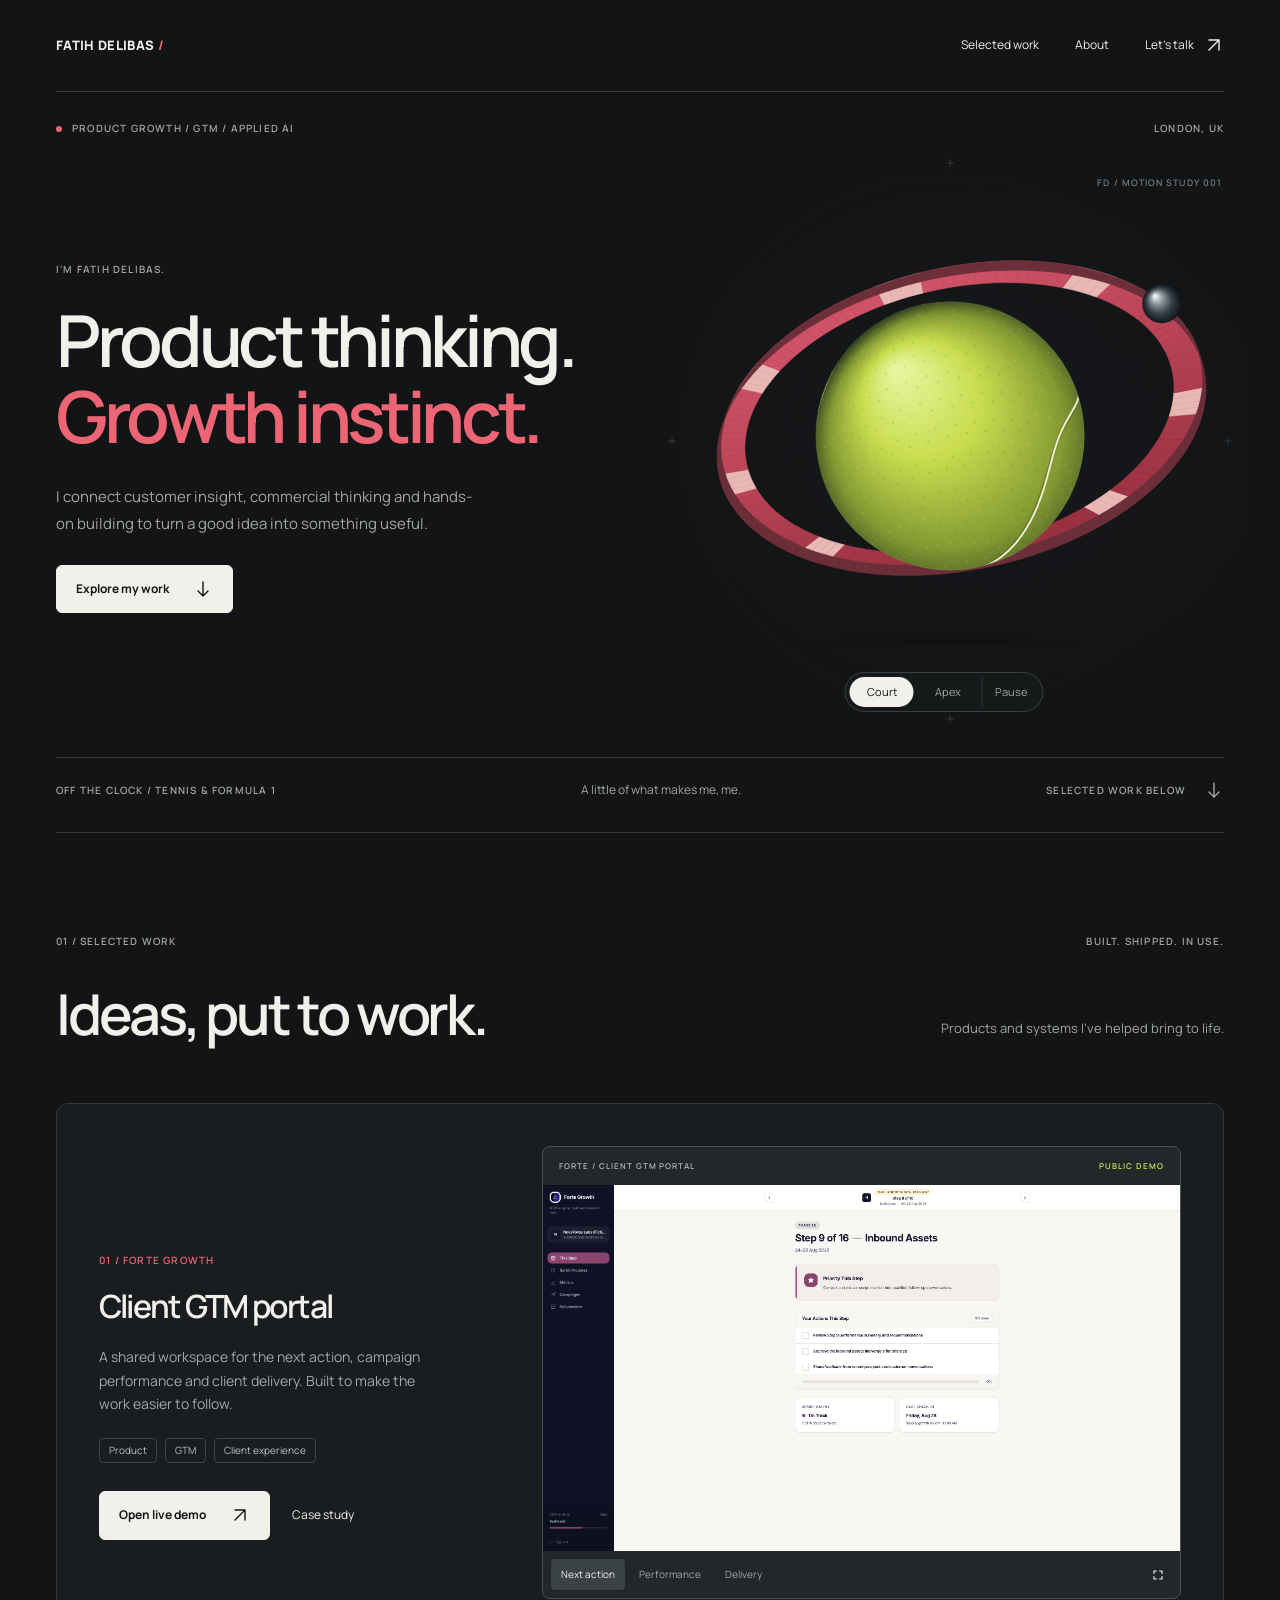
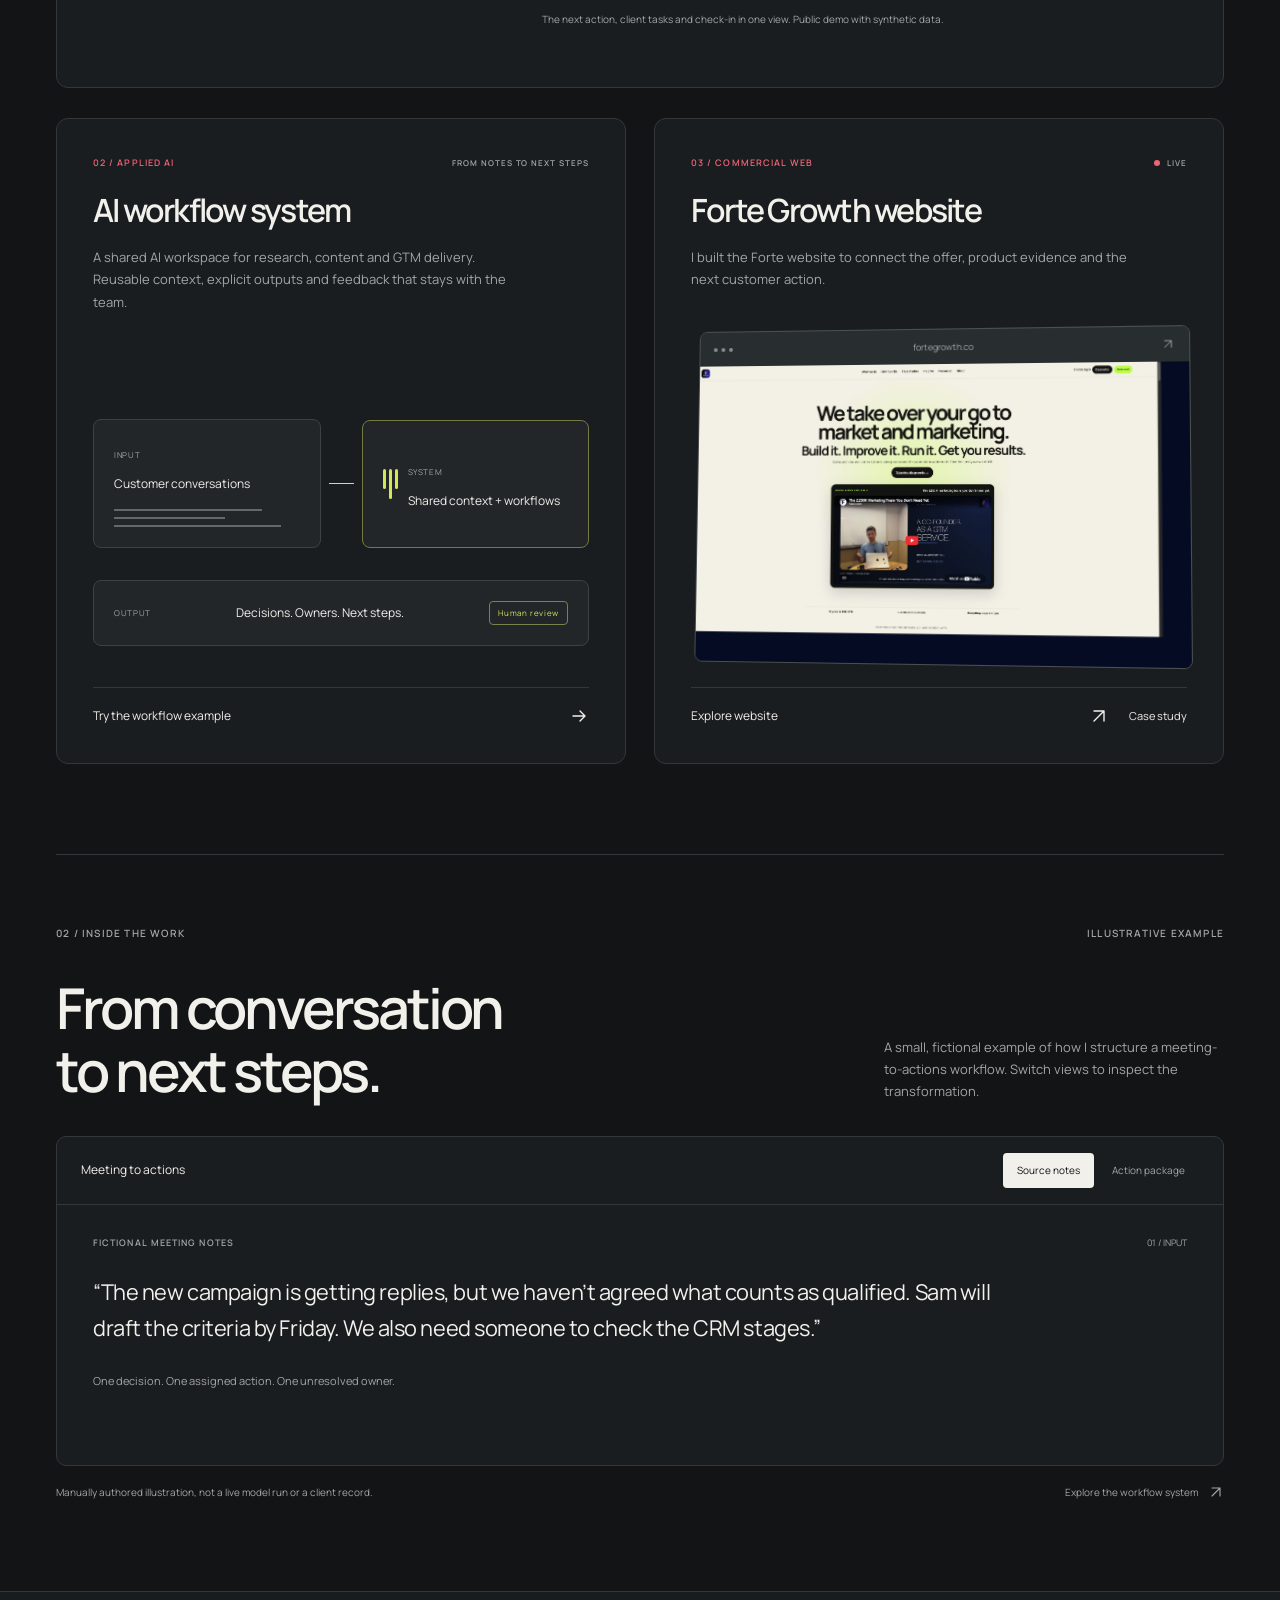
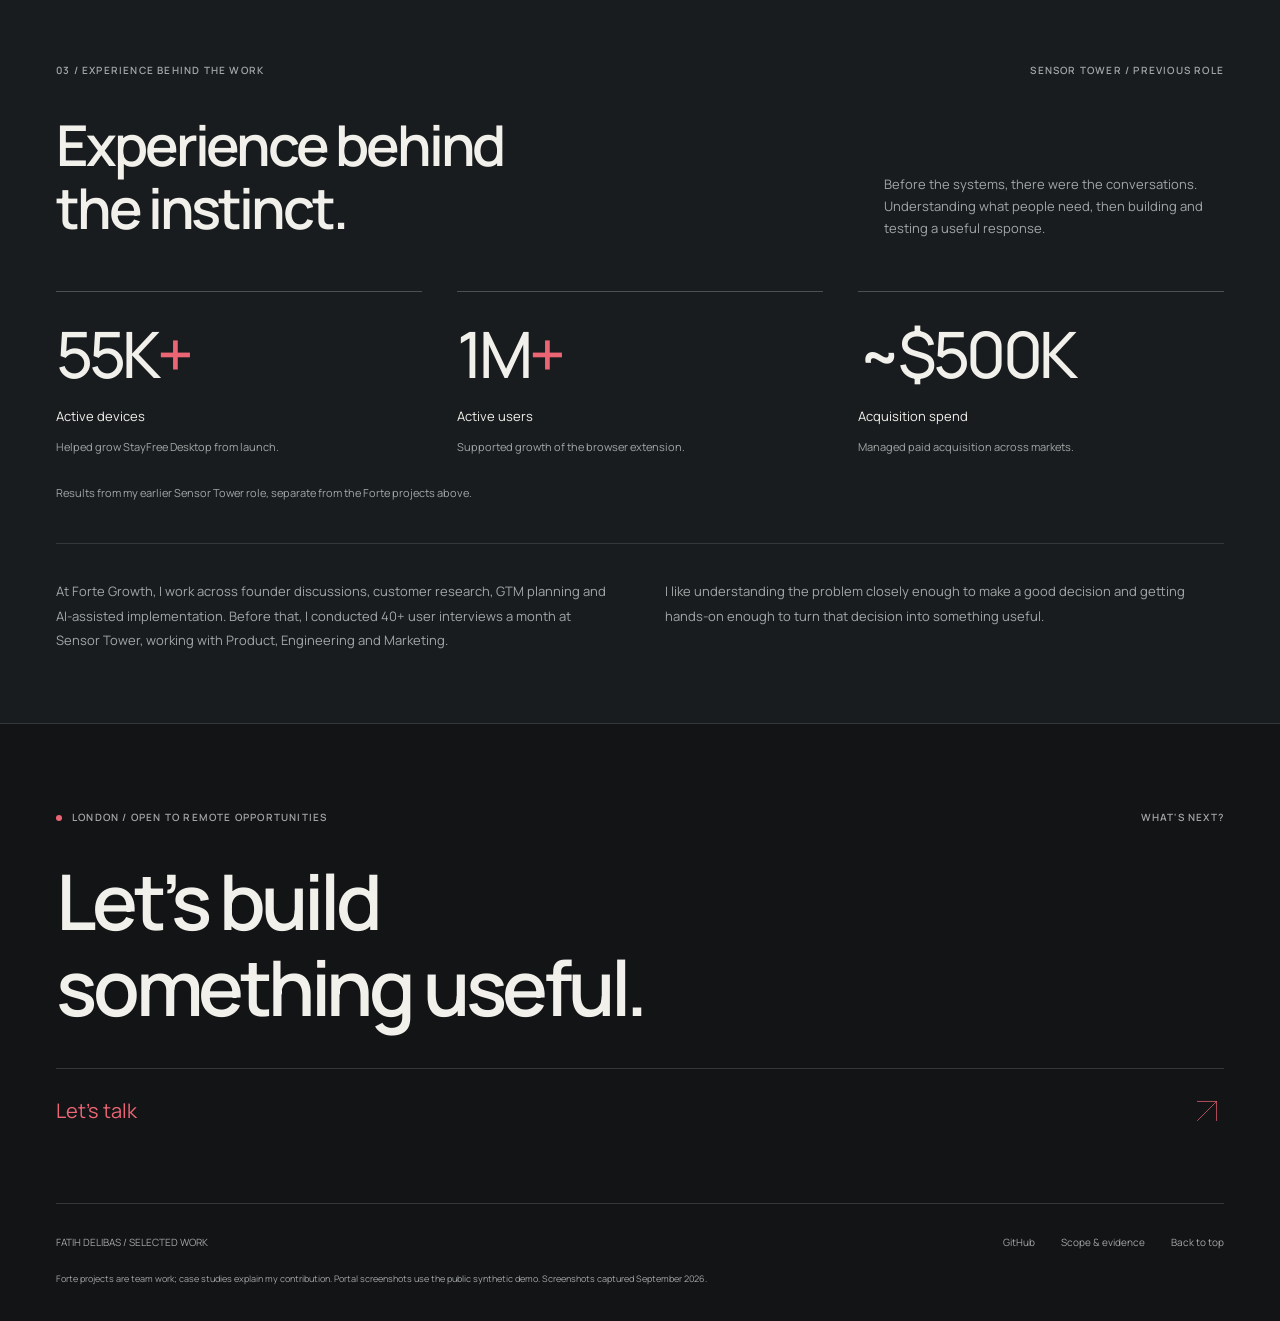
==== index.html @ 6fb41563 "Rebuild portfolio with one typeface and a personal 3D motion study Replace the screenshot hero with " ====
<!doctype html>
<html lang="en">
<head>
  <meta charset="utf-8">
  <meta name="viewport" content="width=device-width, initial-scale=1">
  <title>Fatih Delibas | Product, Growth &amp; Applied AI</title>
  <meta name="description" content="Selected work by Fatih Delibas. Explore a working GTM portal, reusable AI workflows and a live commercial website, with the decisions behind them.">
  <meta name="theme-color" content="#111214">
  <link rel="icon" href="assets/favicon.svg" type="image/svg+xml">
  <link rel="canonical" href="https://coop05.github.io/ai-growth-portfolio/">
  <meta property="og:type" content="website">
  <meta property="og:title" content="Fatih Delibas | Product thinking. Growth instinct.">
  <meta property="og:description" content="Product growth, GTM and applied AI. Real products and the thinking behind them.">
  <meta property="og:url" content="https://coop05.github.io/ai-growth-portfolio/">
  <meta property="og:image" content="https://coop05.github.io/ai-growth-portfolio/assets/linkedin-cover-v2.jpg">
  <meta property="og:image:width" content="1200">
  <meta property="og:image:height" content="630">
  <meta property="og:image:alt" content="Fatih Delibas's selected work in product growth and applied AI.">
  <meta name="twitter:card" content="summary_large_image">
  <meta name="twitter:image" content="https://coop05.github.io/ai-growth-portfolio/assets/linkedin-cover-v2.jpg">
  <link rel="preconnect" href="https://fonts.googleapis.com">
  <link rel="preconnect" href="https://fonts.gstatic.com" crossorigin>
  <link href="https://fonts.googleapis.com/css2?family=Manrope:wght@400;500;600;700;800&display=swap" rel="stylesheet">
  <link rel="stylesheet" href="style.css?v=21">
</head>
<body>
  <a class="skip" href="#work">Skip to selected work</a>
  <div class="reading-progress" aria-hidden="true"></div>
  <header class="site-header shell">
    <a class="wordmark" href="#" aria-label="Fatih Delibas, back to top">FATIH DELIBAS<span aria-hidden="true"> /</span></a>
    <nav aria-label="Main navigation"><a href="#work">Selected work</a><a href="#approach">About</a><a href="https://www.linkedin.com/in/delibasfatih/" target="_blank" rel="noopener">Let's talk <svg aria-hidden="true" viewBox="0 0 20 20"><path d="M5 15 15 5M5 5h10v10"/></svg></a></nav>
  </header>
  <main>
    <section class="hero shell" aria-labelledby="hero-title">
      <div class="hero-topline"><p class="eyebrow"><span class="status-dot" aria-hidden="true"></span> PRODUCT GROWTH / GTM / APPLIED AI</p><span class="edition">LONDON, UK</span></div>
      <div class="hero-layout">
        <div class="hero-copy"><p class="hero-name">I'M FATIH DELIBAS.</p><h1 id="hero-title">Product thinking.<br><span>Growth instinct.</span></h1><p class="hero-bio">I connect customer insight, commercial thinking and hands-on building to turn a good idea into something useful.</p><a class="button button-light" href="#work">Explore my work <svg aria-hidden="true" viewBox="0 0 20 20"><path d="M10 3v14M5 12l5 5 5-5"/></svg></a></div>
        <div class="motion-lab" aria-label="An abstract 3D composition inspired by tennis and Formula 1">
          <div class="scene-fallback" aria-hidden="true"><i></i><span></span></div><canvas id="motion-canvas" aria-hidden="true"></canvas>
          <div class="scene-coordinate" aria-hidden="true">FD / MOTION STUDY 001</div>
          <div class="scene-selector" aria-label="Choose the motion study"><button type="button" data-mode="court" aria-pressed="true">Court</button><button type="button" data-mode="apex" aria-pressed="false">Apex</button><button type="button" class="motion-pause" aria-pressed="false" aria-label="Pause 3D animation">Pause</button></div>
        </div>
      </div>
      <div class="hero-footer"><span>OFF THE CLOCK / TENNIS &amp; FORMULA 1</span><p>A little of what makes me, me.</p><a href="#work">SELECTED WORK BELOW <svg aria-hidden="true" viewBox="0 0 20 20"><path d="M10 3v14M5 12l5 5 5-5"/></svg></a></div>
    </section>
    <section class="selected-work shell" id="work" aria-labelledby="work-title">
      <div class="section-label"><span>01 / SELECTED WORK</span><span>BUILT. SHIPPED. IN USE.</span></div>
      <div class="work-heading"><h2 id="work-title">Ideas, put to work.</h2><p>Products and systems I've helped bring to life.</p></div>
      <article class="flagship" id="client-portal">
        <div class="portal-copy"><p class="eyebrow">01 / FORTE GROWTH</p><h3>Client GTM portal</h3><p>A shared workspace for the next action, campaign performance and client delivery. Built to make the work easier to follow.</p><div class="project-tags"><span>Product</span><span>GTM</span><span>Client experience</span></div><div class="project-links"><a class="button button-light" href="https://portal.fortegrowth.co/demo" target="_blank" rel="noopener">Open live demo <svg aria-hidden="true" viewBox="0 0 20 20"><path d="M5 15 15 5M5 5h10v10"/></svg></a><a href="https://github.com/Coop05/ai-growth-portfolio/blob/main/case-studies/client-portal.md" target="_blank" rel="noopener">Case study</a></div></div>
        <div class="portal-media"><div class="screen-stage"><div class="screen-bar"><span>FORTE / CLIENT GTM PORTAL</span><span>PUBLIC DEMO</span></div><div class="screen-viewport"><img id="portal-screen" src="assets/portal-step.png" width="2302" height="1324" alt="Forte portal showing the next client actions for a fictional demo company" loading="lazy"></div><div class="tour-controls"><div class="tabs" aria-label="Portal screenshot tour"><button type="button" data-screen="0" aria-pressed="true">Next action</button><button type="button" data-screen="1" aria-pressed="false">Performance</button><button type="button" data-screen="2" aria-pressed="false">Delivery</button></div><a id="full-screen" href="assets/portal-step.png" target="_blank" rel="noopener" aria-label="Expand product screenshot"><svg aria-hidden="true" viewBox="0 0 20 20"><path d="M5 8V5h3M12 5h3v3M15 12v3h-3M8 15H5v-3"/></svg></a></div></div><p id="screen-caption">The next action, client tasks and check-in in one view. Public demo with synthetic data.</p></div>
      </article>
    </section>
    <section class="systems-section" aria-label="More selected work">
      <div class="shell project-grid">
        <article class="workflow-card" id="ai-workflows">
          <div class="card-topline"><p class="eyebrow">02 / APPLIED AI</p><span>FROM NOTES TO NEXT STEPS</span></div>
          <h3>AI workflow system</h3>
          <p class="card-summary">A shared AI workspace for research, content and GTM delivery. Reusable context, explicit outputs and feedback that stays with the team.</p>
          <div class="workflow-visual" aria-label="Customer conversations become shared context, structured actions and human review">
            <div class="workflow-source"><span>INPUT</span><p>Customer conversations</p><div class="source-lines" aria-hidden="true"><i></i><i></i><i></i></div></div>
            <div class="workflow-connection" aria-hidden="true"><i></i><span></span></div>
            <div class="workflow-engine"><span class="engine-mark" aria-hidden="true"><i></i><i></i><i></i></span><div><span>SYSTEM</span><p>Shared context + workflows</p></div><span class="engine-light" aria-hidden="true"></span></div>
            <div class="workflow-connection" aria-hidden="true"><i></i><span></span></div>
            <div class="workflow-output"><span>OUTPUT</span><p>Decisions. Owners. Next steps.</p><span class="review-tag">Human review</span></div>
          </div>
          <a class="text-link" href="#workbench">Try the workflow example <svg aria-hidden="true" viewBox="0 0 20 20"><path d="M4 10h12M11 5l5 5-5 5"/></svg></a>
        </article>
        <article class="website-card" id="commercial-web">
          <div class="card-topline"><p class="eyebrow">03 / COMMERCIAL WEB</p><span class="live-badge"><i aria-hidden="true"></i> LIVE</span></div>
          <h3>Forte Growth website</h3>
          <p class="card-summary">I built the Forte website to connect the offer, product evidence and the next customer action.</p>
          <div class="website-media"><a class="website-browser" href="https://www.fortegrowth.co/" target="_blank" rel="noopener" aria-label="Explore the live Forte Growth website"><div class="browser-topline"><span class="window-dots" aria-hidden="true"><i></i><i></i><i></i></span><span>fortegrowth.co</span><svg aria-hidden="true" viewBox="0 0 20 20"><path d="M5 15 15 5M5 5h10v10"/></svg></div><div class="website-preview"><img src="assets/forte-website.png" width="2822" height="1563" alt="Forte Growth homepage connecting commercial positioning with a diagnostic call to action" loading="lazy"></div></a></div>
          <div class="website-links"><a class="text-link" href="https://www.fortegrowth.co/" target="_blank" rel="noopener">Explore website <svg aria-hidden="true" viewBox="0 0 20 20"><path d="M5 15 15 5M5 5h10v10"/></svg></a><a href="https://github.com/Coop05/ai-growth-portfolio/blob/main/case-studies/forte-website.md" target="_blank" rel="noopener">Case study</a></div>
        </article>
      </div>
    </section>
    <section class="workbench shell" id="workbench" aria-labelledby="bench-title">
      <div class="section-label"><span>02 / INSIDE THE WORK</span><span>ILLUSTRATIVE EXAMPLE</span></div>
      <div class="bench-heading"><h2 id="bench-title">From conversation<br>to next steps.</h2><p>A small, fictional example of how I structure a meeting-to-actions workflow. Switch views to inspect the transformation.</p></div>
      <div class="bench-workspace">
        <div class="bench-toolbar"><span class="bench-file">Meeting to actions</span><div class="bench-tabs" aria-label="Workflow example views"><button type="button" data-example="input" aria-pressed="true">Source notes</button><button type="button" data-example="output" aria-pressed="false">Action package</button></div></div>
        <div class="example-panel" id="example-input"><div class="example-meta"><span class="eyebrow">FICTIONAL MEETING NOTES</span><span>01 / INPUT</span></div><blockquote>“The new campaign is getting replies, but we haven’t agreed what counts as qualified. Sam will draft the criteria by Friday. We also need someone to check the CRM stages.”</blockquote><p>One decision. One assigned action. One unresolved owner.</p></div>
        <div class="example-panel" id="example-output" hidden><div class="example-meta"><span class="eyebrow">STRUCTURED ACTION PACKAGE</span><span>02 / OUTPUT</span></div><div class="action-row"><span>DECISION</span><p>Define qualification before interpreting campaign success.</p></div><div class="action-row"><span>ACTION / SAM</span><p>Draft qualification criteria by Friday.<small>Complete when the team has reviewed and agreed the criteria.</small></p></div><div class="action-row"><span>UNRESOLVED</span><p>Review CRM stages.<small>Owner and deadline still need agreement.</small></p></div></div>
      </div>
      <div class="caption-row"><span>Manually authored illustration, not a live model run or a client record.</span><a href="https://github.com/Coop05/ai-growth-portfolio/blob/main/case-studies/ai-workflow-system.md" target="_blank" rel="noopener">Explore the workflow system <svg aria-hidden="true" viewBox="0 0 20 20"><path d="M5 15 15 5M5 5h10v10"/></svg></a></div>
    </section>
    <section class="track-record" id="approach">
      <div class="shell">
        <div class="section-label"><span>03 / EXPERIENCE BEHIND THE WORK</span><span>SENSOR TOWER / PREVIOUS ROLE</span></div>
        <div class="record-heading"><h2>Experience behind<br>the instinct.</h2><p>Before the systems, there were the conversations. Understanding what people need, then building and testing a useful response.</p></div>
        <div class="stats"><div><strong>55K<span>+</span></strong><p>Active devices</p><small>Helped grow StayFree Desktop from launch.</small></div><div><strong>1M<span>+</span></strong><p>Active users</p><small>Supported growth of the browser extension.</small></div><div><strong>~$500K</strong><p>Acquisition spend</p><small>Managed paid acquisition across markets.</small></div></div>
        <p class="record-note">Results from my earlier Sensor Tower role, separate from the Forte projects above.</p>
        <div class="about"><p>At Forte Growth, I work across founder discussions, customer research, GTM planning and AI-assisted implementation. Before that, I conducted 40+ user interviews a month at Sensor Tower, working with Product, Engineering and Marketing.</p><p>I like understanding the problem closely enough to make a good decision and getting hands-on enough to turn that decision into something useful.</p></div>
      </div>
    </section>
    <section class="contact shell" aria-labelledby="contact-title">
      <div class="contact-topline"><p class="eyebrow"><span class="status-dot" aria-hidden="true"></span> LONDON / OPEN TO REMOTE OPPORTUNITIES</p><span>WHAT'S NEXT?</span></div>
      <h2 id="contact-title">Let’s build<br>something useful.</h2>
      <a class="contact-link" href="https://www.linkedin.com/in/delibasfatih/" target="_blank" rel="noopener">Let's talk <svg aria-hidden="true" viewBox="0 0 64 64"><path d="M14 50 50 14M14 14h36v36"/></svg></a>
    </section>
  </main>
  <footer class="site-footer shell"><div><span>FATIH DELIBAS / SELECTED WORK</span><nav aria-label="Footer navigation"><a href="https://github.com/Coop05/ai-growth-portfolio" target="_blank" rel="noopener">GitHub</a><a href="https://github.com/Coop05/ai-growth-portfolio/blob/main/SCOPE.md" target="_blank" rel="noopener">Scope &amp; evidence</a><a href="#">Back to top</a></nav></div><p>Forte projects are team work; case studies explain my contribution. Portal screenshots use the public synthetic demo. Screenshots captured September 2026.</p></footer>
  <dialog class="screen-dialog" aria-labelledby="viewer-title">
    <div class="viewer-toolbar"><div><p id="viewer-title">Forte / Client GTM portal</p><span id="viewer-count">01 / 03</span></div><button type="button" class="viewer-close" aria-label="Close screenshot viewer">Close <svg aria-hidden="true" viewBox="0 0 20 20"><path d="m5 5 10 10M15 5 5 15"/></svg></button></div>
    <div class="viewer-canvas" tabindex="0" aria-label="Product screenshot. Scroll to inspect when zoomed."><img id="viewer-image" src="assets/portal-step.png" alt=""></div>
    <div class="viewer-footer"><button type="button" id="viewer-prev">Previous</button><button type="button" id="viewer-zoom" aria-pressed="false">Zoom in</button><button type="button" id="viewer-next">Next</button></div>
    <p id="viewer-caption" aria-live="polite"></p>
  </dialog>
  <script src="script.js?v=21"></script>
</body>
</html>
---- style.css ----
:root{color-scheme:dark;--bg:#121416;--panel:#1a1d20;--ink:#f1f0eb;--muted:#a3a6a6;--line:#33373a;--red:#ec6574;--court:#d1e75a;--font:'Manrope',Arial,sans-serif}*{box-sizing:border-box}html{scroll-behavior:smooth;scroll-padding-top:32px}body{margin:0;background:var(--bg);color:var(--ink);font-family:var(--font);font-size:15px;line-height:1.7;-webkit-font-smoothing:antialiased}button,input,textarea,select{font:inherit}button,a{-webkit-tap-highlight-color:transparent}a{color:inherit;text-decoration:none}button{cursor:pointer}button:disabled{cursor:default}a,button{touch-action:manipulation}button:focus-visible,a:focus-visible,[tabindex]:focus-visible{outline:2px solid var(--court);outline-offset:5px}button{color:inherit}img{max-width:100%;display:block}svg{width:20px;height:20px;fill:none;stroke:currentColor;stroke-width:1.4;stroke-linecap:round;stroke-linejoin:round;flex-shrink:0}[hidden]{display:none!important}h1,h2,h3,p{margin:0}h1,h2,h3{font-family:var(--font);font-weight:600;line-height:1.12;letter-spacing:-.055em}h2{font-size:clamp(36px,4.4vw,64px)}h3{font-size:clamp(27px,2.5vw,36px)}.shell{width:min(1320px,calc(100% - 112px));margin-inline:auto}.skip{position:fixed;z-index:99;top:-100px;left:20px;background:var(--ink);color:var(--bg);padding:12px 20px}.skip:focus{top:12px}.site-header{display:flex;justify-content:space-between;align-items:center;min-height:92px;border-bottom:1px solid var(--line)}.wordmark{font-size:13px;font-weight:800;letter-spacing:.025em}.wordmark span{color:var(--red)}.site-header nav{display:flex;gap:36px;font-size:12px}.site-header nav a{display:flex;align-items:center;gap:10px}.site-header nav a:hover,.project-links>a:not(.button):hover,.caption-row a:hover,.site-footer a:hover{color:var(--red)}.eyebrow,.edition,.section-label,.hero-name,.hero-footer,.card-topline>span,.screen-bar,.scene-coordinate,.contact-topline>span{font-size:10px;letter-spacing:.12em;font-weight:600}.eyebrow{display:flex;align-items:center;gap:10px}.status-dot,.live-badge i{width:6px;height:6px;background:var(--red);border-radius:50%;display:inline-block}.hero{padding-top:28px}.hero-topline{display:flex;justify-content:space-between;align-items:center;color:var(--muted)}.hero-layout{display:grid;grid-template-columns:1fr 1fr;align-items:center;min-height:620px;position:relative}.hero-copy{z-index:1;padding:40px 0 60px}.hero-name{color:var(--muted);margin-bottom:24px}.hero h1{font-size:clamp(54px,5.6vw,82px);line-height:1.07;letter-spacing:-.06em;white-space:nowrap}.hero h1 span{color:var(--red)}.hero-bio{max-width:420px;margin:28px 0;color:var(--muted);font-size:15px;line-height:1.8}.button{display:inline-flex;align-items:center;justify-content:space-between;gap:24px;padding:13px 19px;font-size:12px;font-weight:700;border:1px solid var(--line);border-radius:6px;transition:background .2s,transform .2s}.button-light{background:var(--ink);border-color:var(--ink);color:var(--bg)}.button-light:hover{background:var(--court);border-color:var(--court);transform:translateY(-2px)}.motion-lab{height:600px;position:relative;isolation:isolate;margin-right:-24px;overflow:hidden;border-radius:12px}.motion-lab:before{content:'';position:absolute;inset:5% 0;background:radial-gradient(ellipse at 55% 48%,#2b303425,transparent 65%);z-index:-1}.motion-lab canvas{width:100%;height:100%;display:block;position:relative;z-index:1}.scene-coordinate{position:absolute;right:26px;top:28px;color:#747b7f;font-size:9px;z-index:2}.scene-selector{position:absolute;bottom:35px;left:50%;transform:translateX(-50%);display:flex;gap:4px;padding:4px;border:1px solid #3b4044;background:#171a1bd9;border-radius:30px;z-index:2;white-space:nowrap}.scene-selector button{border:0;background:transparent;color:var(--muted);padding:7px 17px;font-size:11px;border-radius:24px;line-height:1.5}.scene-selector button[aria-pressed=true]:not(.motion-pause){background:var(--ink);color:var(--bg)}.scene-selector .motion-pause{border-left:1px solid var(--line);border-radius:0;padding-inline:12px}.scene-fallback{position:absolute;inset:0;display:grid;place-items:center}.scene-fallback i{width:230px;height:230px;border-radius:50%;background:radial-gradient(circle at 30% 25%,#e7f58b,#b2c52a 50%,#41531a 95%);box-shadow:25px 30px 70px #0008}.scene-fallback span{position:absolute;width:420px;height:180px;border:14px solid var(--red);border-radius:50%;transform:rotate(-24deg)}.canvas-ready .scene-fallback{display:none}.hero-footer{display:flex;justify-content:space-between;align-items:center;border-top:1px solid var(--line);padding:22px 0 32px;color:var(--muted)}.hero-footer p{letter-spacing:0;font-size:12px;font-weight:400}.hero-footer a{display:flex;align-items:center;gap:18px}.hero-footer a:hover{color:var(--ink)}.selected-work{padding:100px 0 30px;border-top:1px solid var(--line)}.section-label{display:flex;justify-content:space-between;color:var(--muted)}.work-heading{display:flex;justify-content:space-between;align-items:end;margin:32px 0 58px;gap:30px}.work-heading p{color:var(--muted);font-size:13px;padding-bottom:6px}.flagship{display:grid;grid-template-columns:.75fr 1.25fr;gap:60px;align-items:center;padding:42px;border:1px solid var(--line);border-radius:12px;background:var(--panel);scroll-margin-top:40px}.portal-copy .eyebrow{color:var(--red);margin-bottom:20px}.portal-copy h3{margin-bottom:20px}.portal-copy>p:not(.eyebrow){color:var(--muted);font-size:14px;max-width:340px}.project-tags{display:flex;flex-wrap:wrap;gap:8px;margin:22px 0 28px}.project-tags span{border:1px solid #3d4245;color:#bec2c2;padding:3px 9px;border-radius:4px;font-size:10px}.project-links{display:flex;gap:22px;align-items:center;font-size:12px}.screen-stage{border:1px solid #4b5053;border-radius:8px;overflow:hidden;background:#22272a}.screen-bar{display:flex;align-items:center;justify-content:space-between;padding:12px 16px;font-size:8px;color:#b2b8bb}.screen-bar>span:last-child{color:var(--court)}.screen-viewport{background:#f7f6f1;aspect-ratio:2302/1324;overflow:hidden}.screen-viewport img{width:100%;height:100%;object-fit:cover}.tour-controls{display:flex;justify-content:space-between;align-items:center;padding:8px;gap:8px}.tabs{display:flex;gap:4px}.tabs button{border:0;background:transparent;color:var(--muted);padding:7px 10px;border-radius:4px;font-size:10px}.tabs button[aria-pressed=true]{background:#3b4246;color:var(--ink)}.tour-controls>a{display:flex;padding:6px}.tour-controls svg{width:16px;height:16px}.portal-media>p{font-size:10px;color:var(--muted);margin-top:12px;min-height:34px;line-height:1.6}.systems-section{padding:0 0 90px}.project-grid{display:grid;grid-template-columns:1fr 1fr;gap:28px}.workflow-card,.website-card{padding:36px;border:1px solid var(--line);border-radius:12px;background:var(--panel);display:flex;flex-direction:column;scroll-margin-top:40px;min-width:0}.card-topline{display:flex;justify-content:space-between;align-items:center;color:var(--muted);gap:10px;margin-bottom:22px}.card-topline>span{font-size:8px}.card-topline .eyebrow{font-size:9px;color:var(--red)}.card-summary{margin:18px 0 26px;font-size:13px;color:var(--muted);max-width:440px}.live-badge{display:flex;align-items:center;gap:7px}.text-link{display:flex;justify-content:space-between;gap:16px;align-items:center;font-size:12px;border-top:1px solid var(--line);padding-top:18px}.text-link:hover{color:var(--red)}.workflow-visual{margin:auto 0 30px;display:grid;grid-template-columns:1fr 25px 1fr;align-items:center;gap:8px;min-height:250px}.workflow-source,.workflow-engine,.workflow-output{background:#222629;border:1px solid #3b4245;border-radius:8px;padding:20px}.workflow-visual span:not(.engine-mark):not(.engine-light){font-size:8px;letter-spacing:.08em;color:var(--muted)}.workflow-visual p{font-size:12px;line-height:1.5;margin-top:10px}.workflow-engine{grid-column:3;grid-row:1;border-color:#717b43;min-height:128px;display:flex;align-items:center;gap:10px}.workflow-source{grid-column:1;min-height:128px}.workflow-output{grid-column:1/4;display:flex;align-items:center;justify-content:space-between;gap:15px}.workflow-output p{margin:0}.review-tag{border:1px solid #78834b;padding:4px 8px;border-radius:4px;white-space:nowrap;color:var(--court)!important}.workflow-connection{display:flex;align-items:center;justify-content:center}.workflow-connection i{width:100%;height:1px;background:var(--court)}.workflow-connection:nth-of-type(4){display:none}.source-lines{display:grid;gap:6px;margin-top:16px}.source-lines i{display:block;width:80%;height:2px;background:#61696d}.source-lines i:nth-child(2){width:60%}.source-lines i:nth-child(3){width:90%}.engine-mark{display:flex;gap:3px}.engine-mark i{width:3px;height:20px;background:var(--court);display:block;border-radius:3px}.engine-mark i:nth-child(2){height:30px}.engine-light{display:none}.website-media{margin:auto 0 24px;padding:10px 0 0;perspective:1000px}.website-browser{display:block;border:1px solid #4b5053;overflow:hidden;border-radius:8px;transition:transform .3s;transform:rotateY(-5deg) rotateX(3deg)}.website-browser:hover{transform:none}.browser-topline{display:flex;align-items:center;justify-content:space-between;padding:10px 14px;background:#282d30;color:var(--muted);font-size:9px}.browser-topline svg{width:13px;height:13px}.window-dots{display:flex;gap:4px}.window-dots i{width:4px;height:4px;background:#858c90;border-radius:50%}.website-preview{aspect-ratio:1.65;overflow:hidden}.website-preview img{width:100%;height:100%;object-fit:cover;object-position:top}.website-links{display:flex;justify-content:space-between;align-items:center;border-top:1px solid var(--line);padding-top:18px;gap:20px;font-size:11px}.website-links .text-link{border:0;padding:0;flex:1}.workbench{border-top:1px solid var(--line);padding:70px 0 90px}.bench-heading,.record-heading{display:flex;justify-content:space-between;align-items:end;gap:50px;margin:34px 0}.bench-heading>p,.record-heading>p{font-size:13px;color:var(--muted);max-width:340px}.bench-workspace{border:1px solid var(--line);border-radius:10px;background:var(--panel);overflow:hidden}.bench-toolbar{padding:16px 24px;display:flex;justify-content:space-between;align-items:center;border-bottom:1px solid var(--line);gap:16px}.bench-file{font-size:12px}.bench-tabs{display:flex;gap:4px}.bench-tabs button{font-size:10px;padding:9px 14px;border:0;border-radius:4px;background:transparent;color:var(--muted)}.bench-tabs button[aria-pressed=true]{color:var(--bg);background:var(--ink)}.example-panel{padding:30px 36px;min-height:260px}.example-meta{display:flex;justify-content:space-between;color:var(--muted);font-size:9px}.example-meta .eyebrow{font-size:9px}.example-panel blockquote{font-family:var(--font);font-size:clamp(17px,1.7vw,24px);font-weight:400;line-height:1.65;letter-spacing:-.02em;margin:25px 0;max-width:930px}.example-panel>p{font-size:11px;color:var(--muted)}.action-row{display:grid;grid-template-columns:170px 1fr;gap:20px;border-bottom:1px solid var(--line);padding:18px 0}.action-row:last-child{border:0;padding-bottom:0}.action-row>span{font-size:9px;color:var(--red);padding-top:4px}.action-row p{font-size:14px;line-height:1.6}.action-row small{display:block;font-size:11px;color:var(--muted);margin-top:4px}.caption-row{display:flex;justify-content:space-between;gap:30px;font-size:10px;color:var(--muted);padding-top:18px}.caption-row a{display:flex;align-items:center;gap:10px}.caption-row svg{width:16px;height:16px}.track-record{border-block:1px solid var(--line);padding:70px 0;background:#191c1f}.stats{display:grid;grid-template-columns:1fr 1fr 1fr;margin-top:52px;gap:35px}.stats>div{border-top:1px solid #4b5053;padding-top:24px}.stats strong{display:block;font-size:clamp(38px,5vw,70px);font-weight:500;line-height:1.2;letter-spacing:-.06em}.stats strong span{color:var(--red)}.stats p{font-size:13px;margin:12px 0 6px}.stats small,.record-note{font-size:11px;color:var(--muted)}.record-note{margin-top:26px}.about{display:grid;grid-template-columns:1fr 1fr;gap:50px;border-top:1px solid var(--line);margin-top:40px;padding-top:35px;color:var(--muted);font-size:13px;line-height:1.9}.contact{padding:85px 0 75px}.contact-topline{display:flex;justify-content:space-between;color:var(--muted);margin-bottom:32px}.contact h2{font-size:clamp(48px,6vw,84px)}.contact-link{display:flex;justify-content:space-between;align-items:center;border-top:1px solid var(--line);margin-top:38px;padding-top:25px;font-size:20px;color:var(--red)}.contact-link svg{width:34px;height:34px}.site-footer{border-top:1px solid var(--line);padding:30px 0 35px;color:var(--muted);font-size:10px}.site-footer>div{display:flex;justify-content:space-between;align-items:center;gap:25px}.site-footer nav{display:flex;gap:26px}.site-footer>p{margin-top:20px;font-size:9px;max-width:700px}.reading-progress{position:fixed;top:0;left:0;width:100%;height:2px;transform:scaleX(0);transform-origin:left;background:var(--red);z-index:50}.screen-dialog{width:min(1200px,94vw);max-height:92dvh;border:1px solid #50575b;padding:0;border-radius:10px;background:#191c1f;color:var(--ink)}.screen-dialog::backdrop{background:#090b0de8;backdrop-filter:blur(8px)}.viewer-open{overflow:hidden}.viewer-toolbar{display:flex;justify-content:space-between;align-items:center;padding:16px 20px;border-bottom:1px solid var(--line)}.viewer-toolbar p{font-size:12px}.viewer-toolbar span{font-size:9px;color:var(--muted)}.viewer-close{display:flex;align-items:center;gap:12px;background:transparent;border:0;font-size:11px}.viewer-canvas{overflow:auto;max-height:65dvh;background:#f6f5f1}.viewer-canvas img{width:100%;max-width:none}.viewer-canvas.is-zoomed img{width:max(180%,1400px)}.viewer-footer{display:flex;justify-content:center;gap:12px;padding:14px}.viewer-footer button{border:1px solid #555e63;background:#282d30;padding:8px 20px;border-radius:5px;font-size:11px}.screen-dialog>p{padding:0 20px 18px;font-size:11px;color:var(--muted)}.heading-detail{font:inherit}
@media(min-width:1600px){.hero-layout{min-height:700px}.motion-lab{height:680px}}
@media(max-width:1100px){.shell{width:calc(100% - 64px)}.hero-layout{min-height:560px}.hero h1{font-size:6.3vw}.motion-lab{height:540px}.hero-bio{max-width:340px}.flagship{gap:32px;padding:30px;grid-template-columns:.85fr 1.15fr}.project-links{gap:15px}.project-links .button{padding:11px 13px;gap:12px}.workflow-card,.website-card{padding:26px}.workflow-output{flex-wrap:wrap}.card-topline>span:not(.live-badge){display:none}.work-heading{align-items:start}.work-heading p{max-width:220px}}
@media(max-width:760px){.shell{width:calc(100% - 40px)}.site-header{min-height:72px}.site-header nav{gap:20px;font-size:10px}.site-header nav>a:nth-child(2){display:none}.wordmark{font-size:11px}.site-header nav svg{width:14px;height:14px}.hero{padding-top:22px}.hero-topline .eyebrow{font-size:8px;letter-spacing:.08em}.edition{font-size:8px}.hero-layout{display:flex;flex-direction:column;min-height:0}.hero-copy{width:100%;padding:42px 0 0}.hero-name{font-size:9px;margin-bottom:18px}.hero h1{font-size:clamp(40px,8.8vw,66px);white-space:normal}.hero-bio{font-size:13px;margin:22px 0;max-width:400px}.hero-copy>.button{font-size:11px;padding:11px 15px}.motion-lab{width:calc(100% + 28px);height:370px;margin:0 -14px}.scene-coordinate{top:20px;right:25px;font-size:8px}.scene-selector{bottom:15px}.hero-footer{padding:18px 0 26px;gap:10px;flex-wrap:wrap;font-size:8px;letter-spacing:.07em}.hero-footer p{display:none}.hero-footer a{font-size:7px;gap:8px}.hero-footer svg{width:13px;height:13px}.selected-work{padding:55px 0 22px}.section-label{font-size:8px;letter-spacing:.08em}.section-label>span:last-child{font-size:7px}.work-heading{display:block;margin:25px 0 30px}.work-heading h2{font-size:37px}.work-heading p{max-width:none;margin-top:14px;font-size:12px}.flagship{display:flex;flex-direction:column;align-items:stretch;padding:23px;gap:30px;border-radius:9px}.portal-copy h3{font-size:30px;margin-bottom:14px}.portal-copy>p:not(.eyebrow){max-width:none;font-size:13px}.portal-copy .eyebrow{font-size:9px;margin-bottom:14px}.project-tags{margin:18px 0 22px}.project-links{font-size:11px;gap:22px}.screen-bar{padding:10px;font-size:6px;letter-spacing:.06em}.screen-viewport{aspect-ratio:1.3}.screen-viewport img{width:180%;max-width:none;object-fit:fill;transform:translateX(-26%)}.tour-controls{padding:6px;gap:4px}.tabs{gap:1px}.tabs button{font-size:8px;padding:7px 6px;white-space:nowrap}.tour-controls>a{padding:4px}.tour-controls svg{width:14px;height:14px}.portal-media>p{font-size:9px;min-height:0}.project-grid{grid-template-columns:1fr;gap:22px}.workflow-card,.website-card{padding:24px;border-radius:9px}.systems-section{padding-bottom:55px}.workflow-card h3,.website-card h3{font-size:29px}.card-summary{font-size:12px;margin:16px 0 22px}.workflow-visual{min-height:220px;margin:0 0 25px}.workflow-visual p{font-size:11px}.workflow-source,.workflow-engine,.workflow-output{padding:15px}.workflow-output{gap:10px}.website-media{margin-top:5px}.website-browser{transform:none}.workbench{padding:50px 0 55px}.bench-heading,.record-heading{display:block;margin:25px 0}.bench-heading h2,.record-heading h2{font-size:38px}.bench-heading>p,.record-heading>p{max-width:none;font-size:12px;margin-top:20px}.bench-toolbar{padding:13px 16px}.bench-file{font-size:10px}.bench-tabs button{font-size:9px;padding:7px 9px}.example-panel{padding:22px 20px;min-height:0}.example-meta{font-size:7px;gap:10px}.example-meta .eyebrow{font-size:7px}.example-panel blockquote{font-size:17px;line-height:1.7;margin:20px 0}.caption-row{display:block;font-size:9px;line-height:1.8}.caption-row a{margin-top:10px}.action-row{grid-template-columns:1fr;gap:6px;padding:15px 0}.action-row p{font-size:12px}.action-row small{font-size:10px}.track-record{padding:50px 0}.stats{grid-template-columns:1fr;margin-top:30px;gap:26px}.stats>div{display:grid;grid-template-columns:1fr 1fr;column-gap:20px;align-items:center;padding-top:20px}.stats strong{font-size:48px;grid-row:1/3}.stats p{font-size:12px;margin:0 0 5px}.stats small{font-size:10px}.record-note{font-size:10px}.about{grid-template-columns:1fr;gap:18px;font-size:12px;margin-top:26px;padding-top:25px}.contact{padding:55px 0 45px}.contact-topline{margin-bottom:25px}.contact-topline .eyebrow{font-size:7px;letter-spacing:.06em}.contact-topline>span{font-size:7px}.contact h2{font-size:clamp(40px,9.5vw,66px)}.contact-link{font-size:17px;margin-top:30px;padding-top:20px}.contact-link svg{width:25px;height:25px}.site-footer{padding:25px 0}.site-footer>div{display:block;font-size:8px}.site-footer nav{margin-top:18px;gap:23px;font-size:10px}.site-footer>p{font-size:8px}.screen-dialog{width:96vw;max-height:94dvh}.viewer-toolbar{padding:13px}.viewer-toolbar p{font-size:10px}.viewer-canvas{max-height:65dvh}.viewer-canvas img{width:150%;transform:translateX(-20%)}.viewer-canvas.is-zoomed img{width:1400px;transform:none}.viewer-footer{gap:8px}.viewer-footer button{font-size:10px;padding:7px 13px}.screen-dialog>p{font-size:9px;padding-inline:13px}}
@media(max-width:370px){.shell{width:calc(100% - 32px)}.hero h1{font-size:37px}.flagship{padding:18px}.hero-topline .edition{display:none}.motion-lab{height:330px}.section-label>span:last-child{display:none}.workflow-card,.website-card{padding:20px}.tour-controls .tabs button{font-size:7px;padding:6px 5px}}
@media(prefers-reduced-motion:reduce){html{scroll-behavior:auto}*,*:before,*:after{transition:none!important;animation:none!important}.website-browser{transform:none}.reading-progress{display:none}}
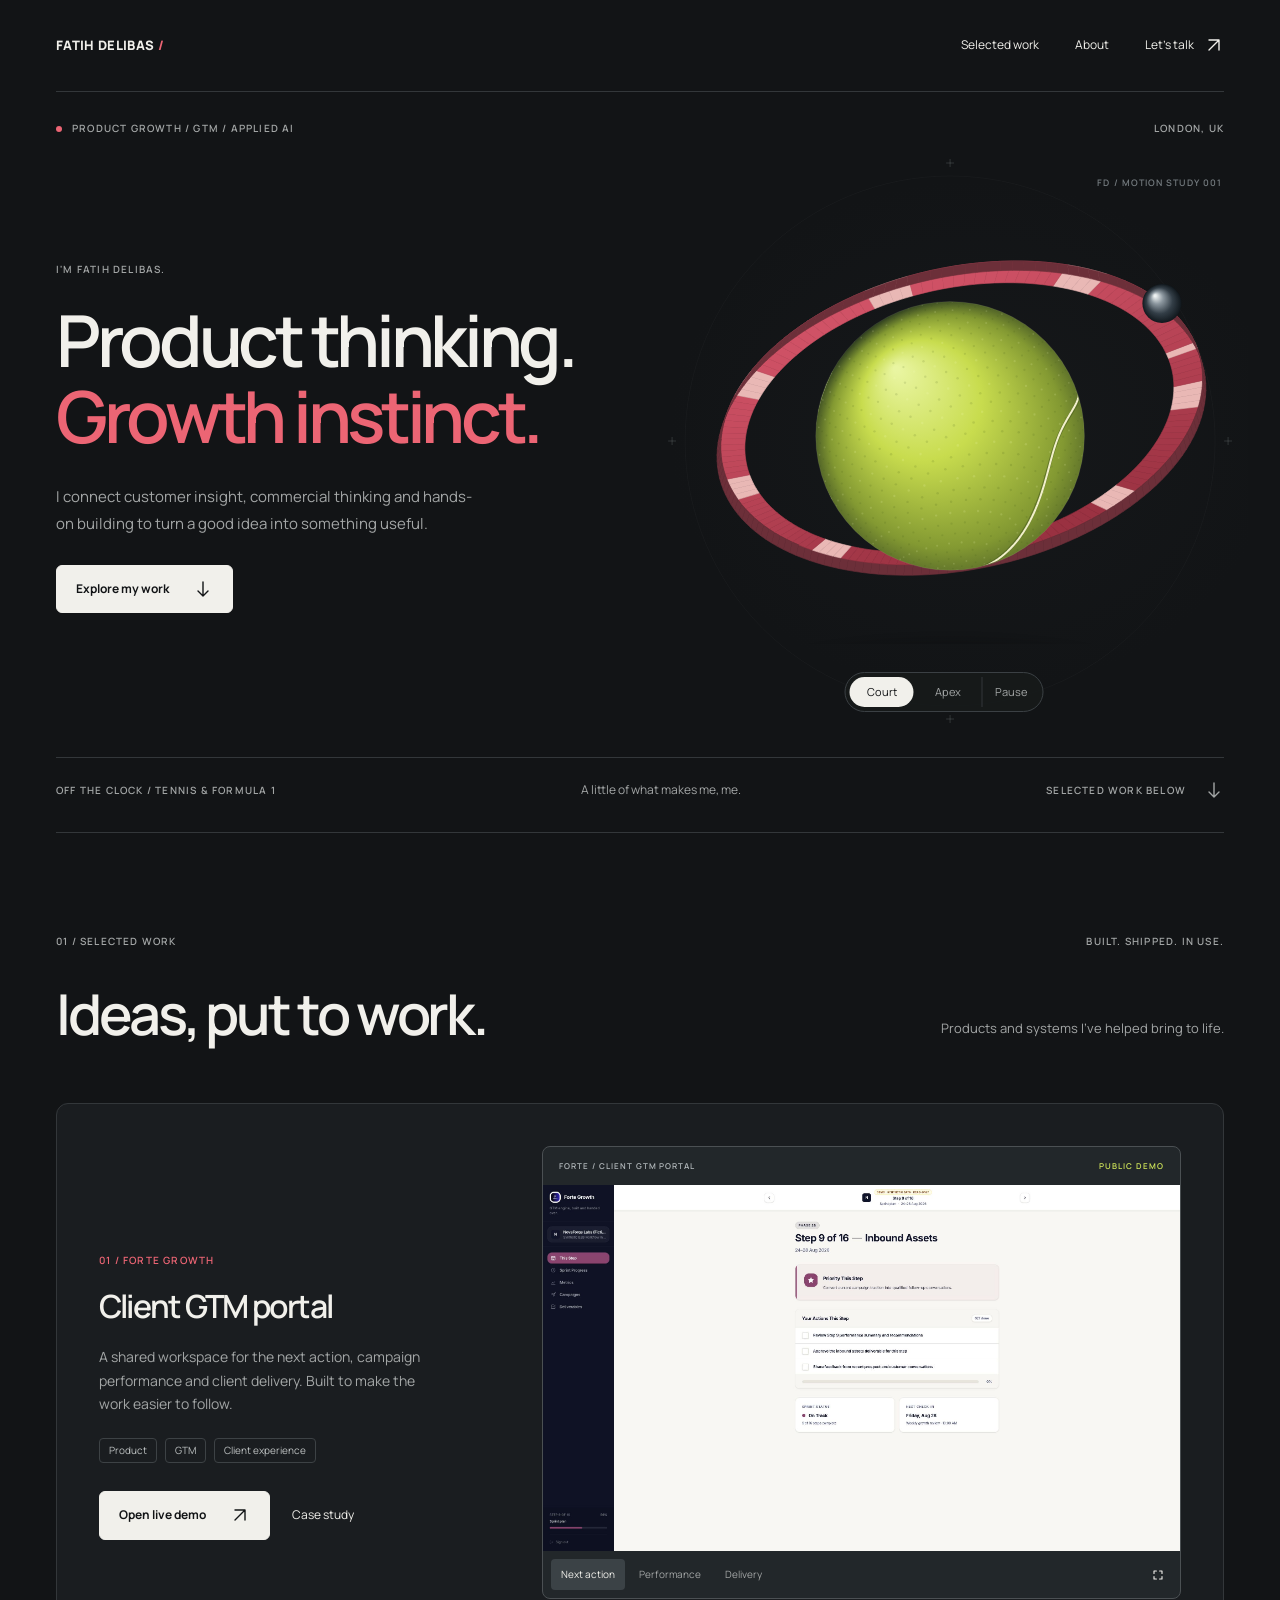
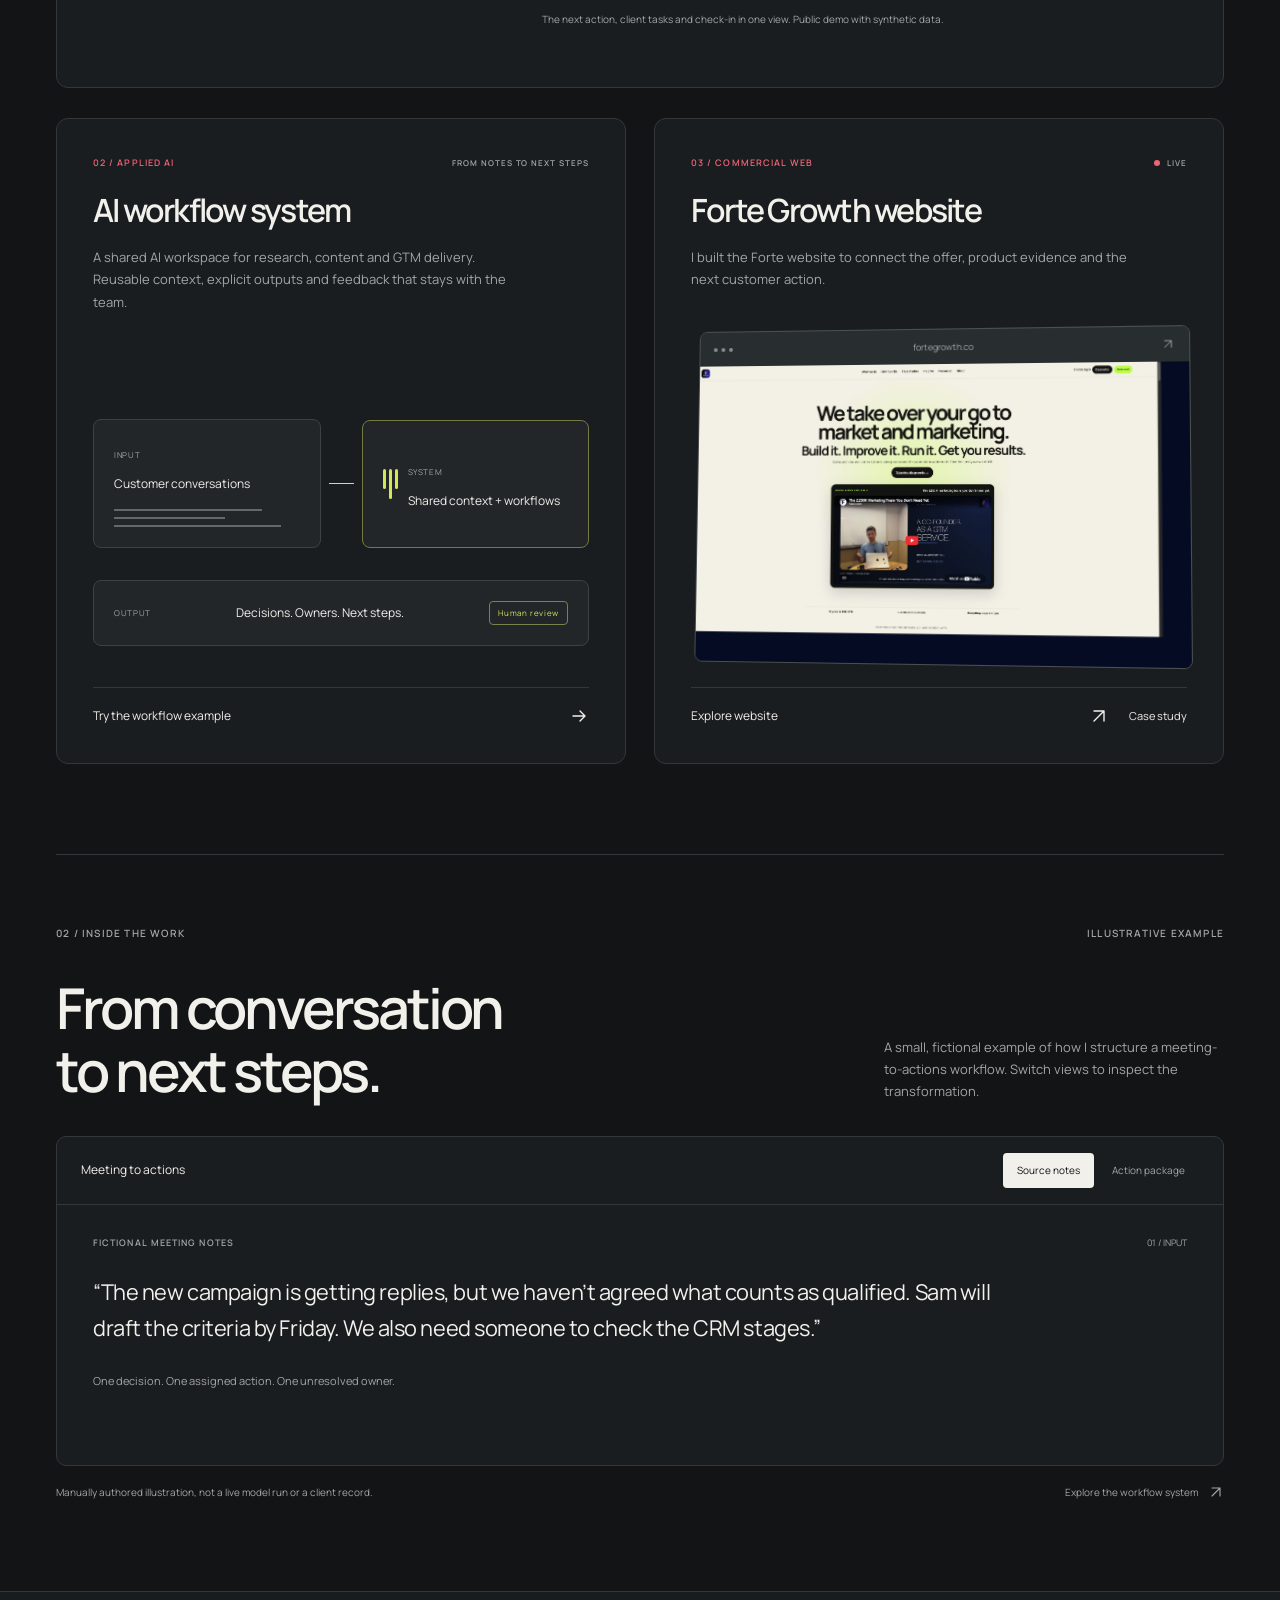
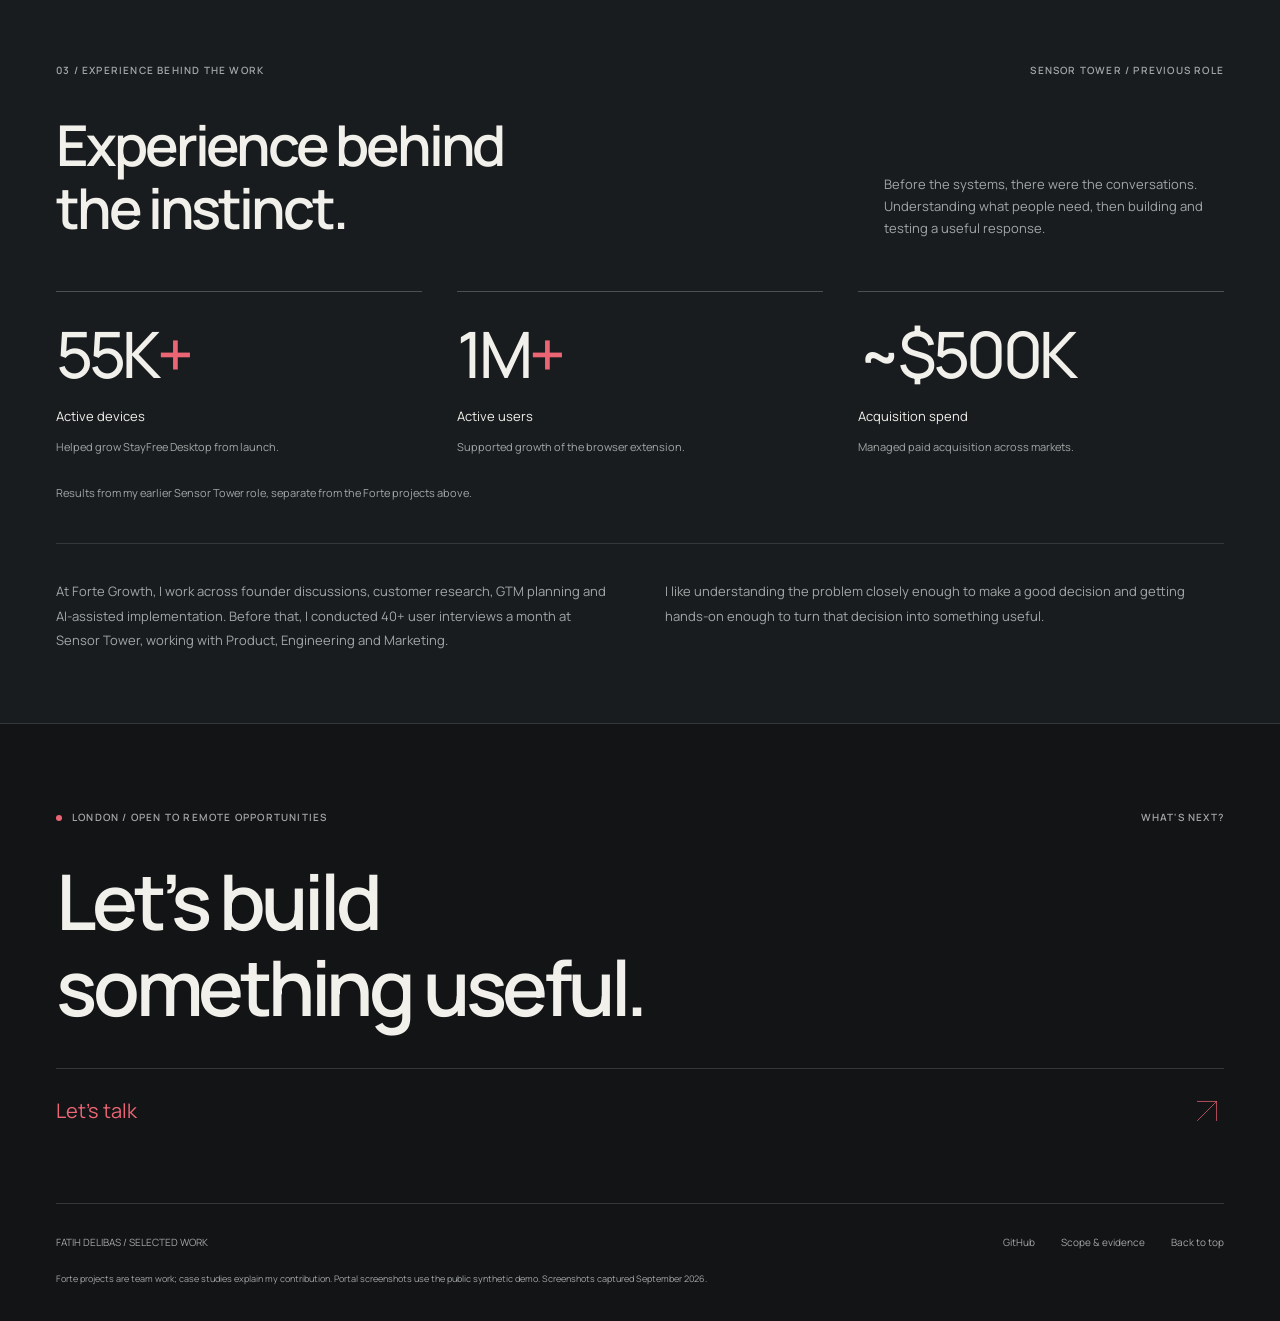
==== commit 2424df5d: "Complete the Apex racing wheel motion study" ====
--- a/index.html
+++ b/index.html
@@ -107,6 +107,6 @@
     <div class="viewer-footer"><button type="button" id="viewer-prev">Previous</button><button type="button" id="viewer-zoom" aria-pressed="false">Zoom in</button><button type="button" id="viewer-next">Next</button></div>
     <p id="viewer-caption" aria-live="polite"></p>
   </dialog>
-  <script src="script.js?v=21"></script>
+  <script src="script.js?v=22"></script>
 </body>
 </html>
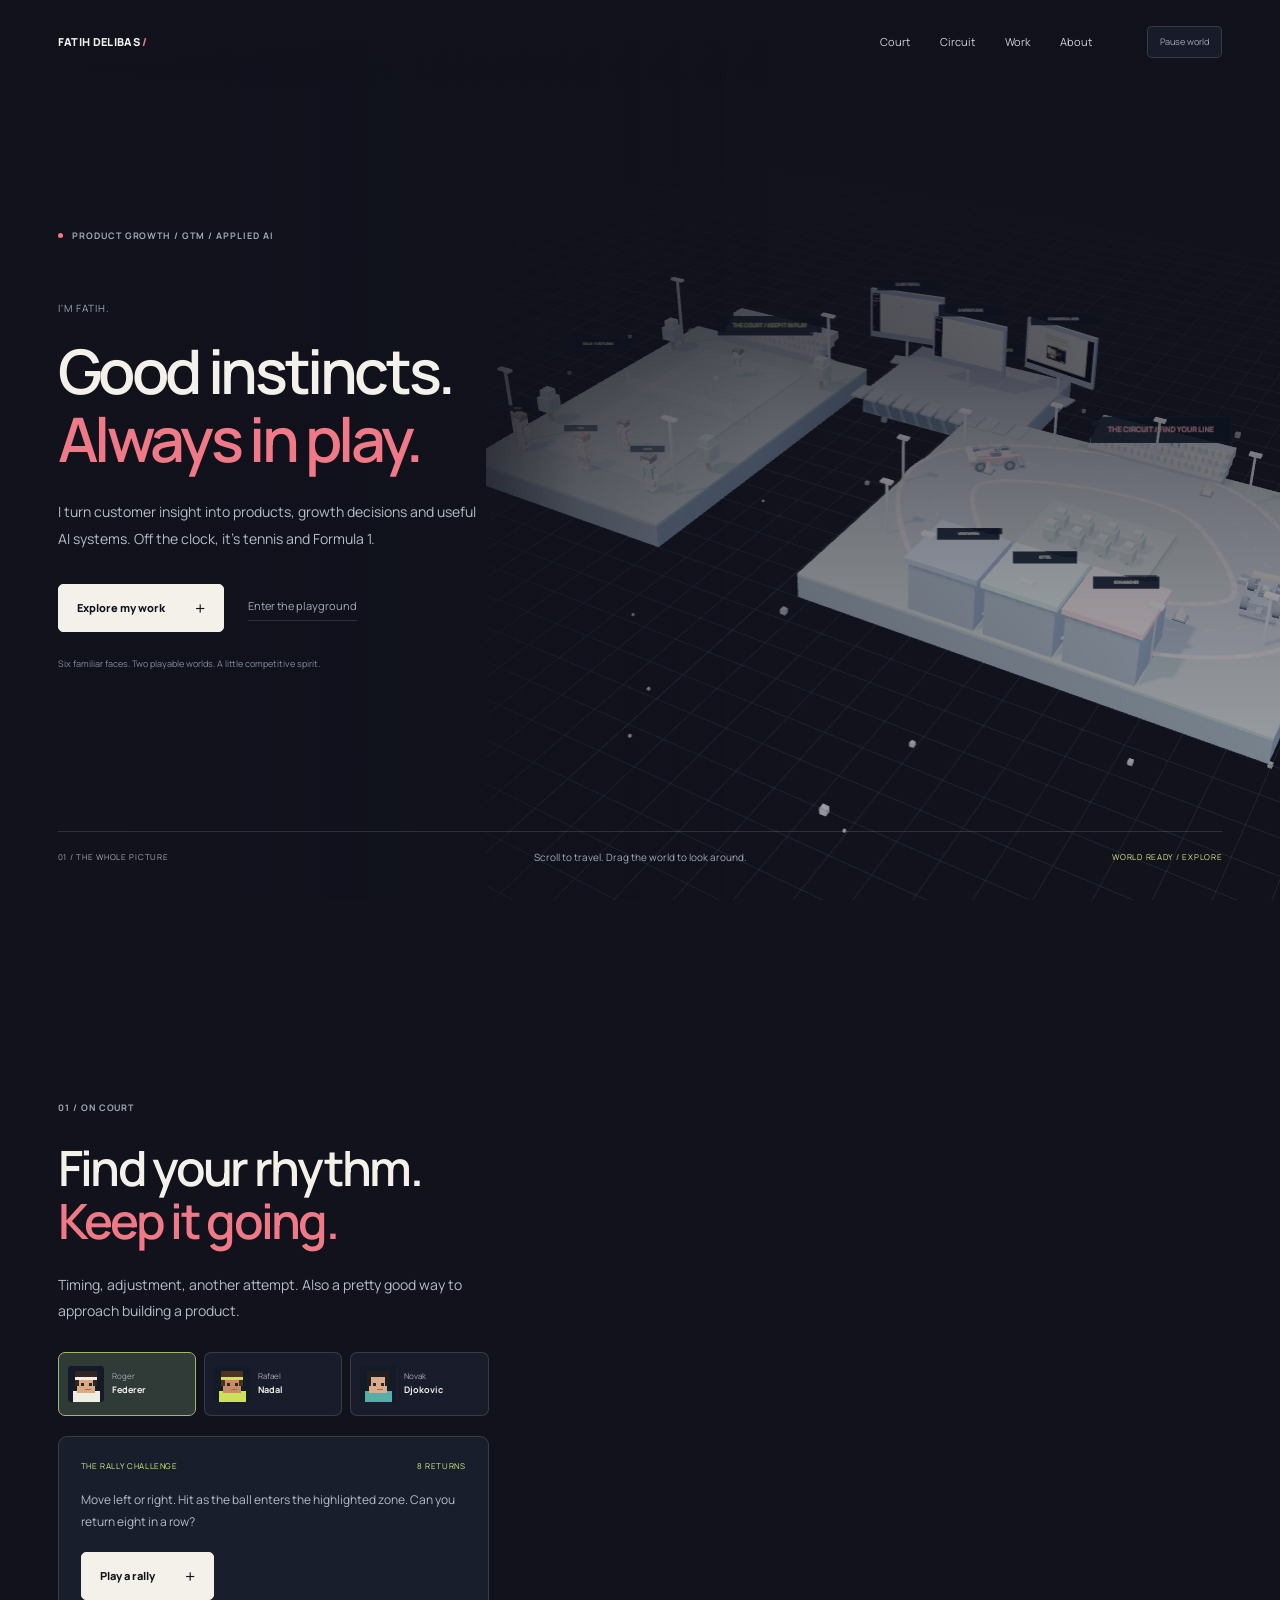
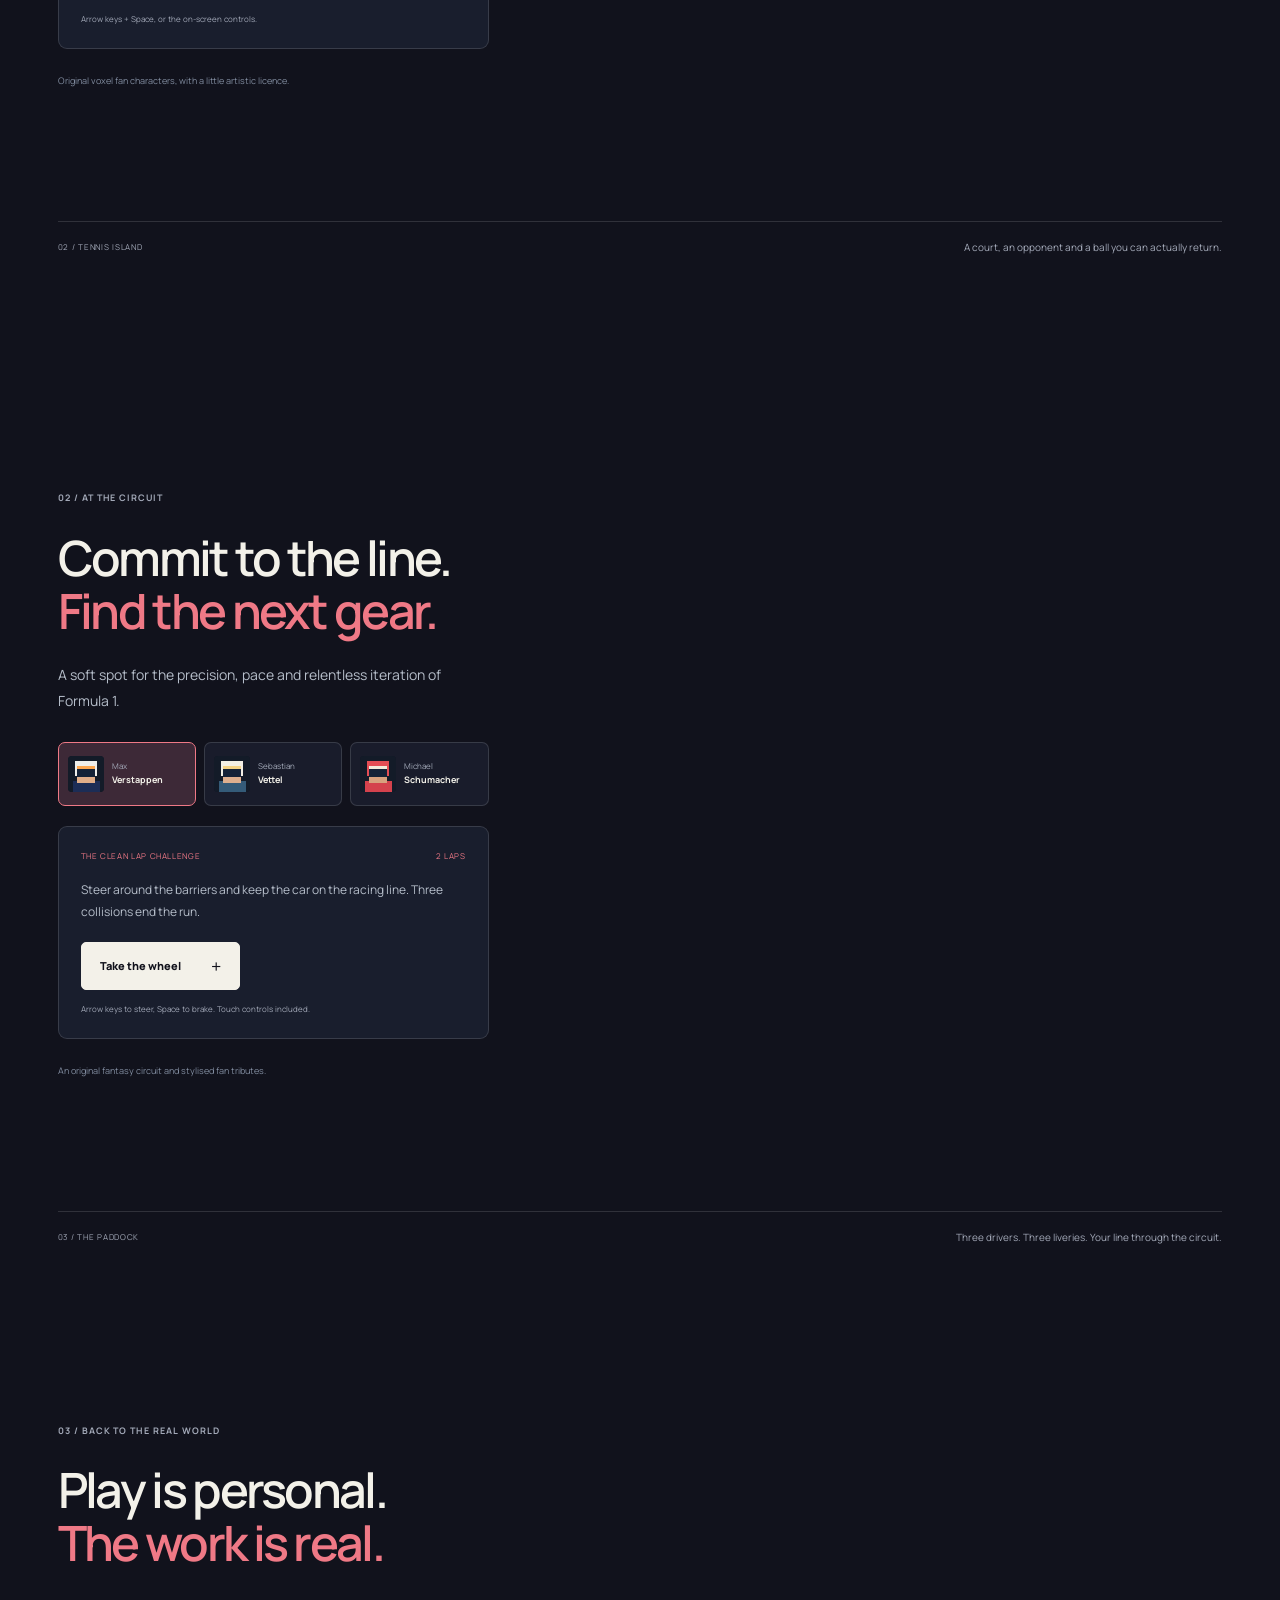
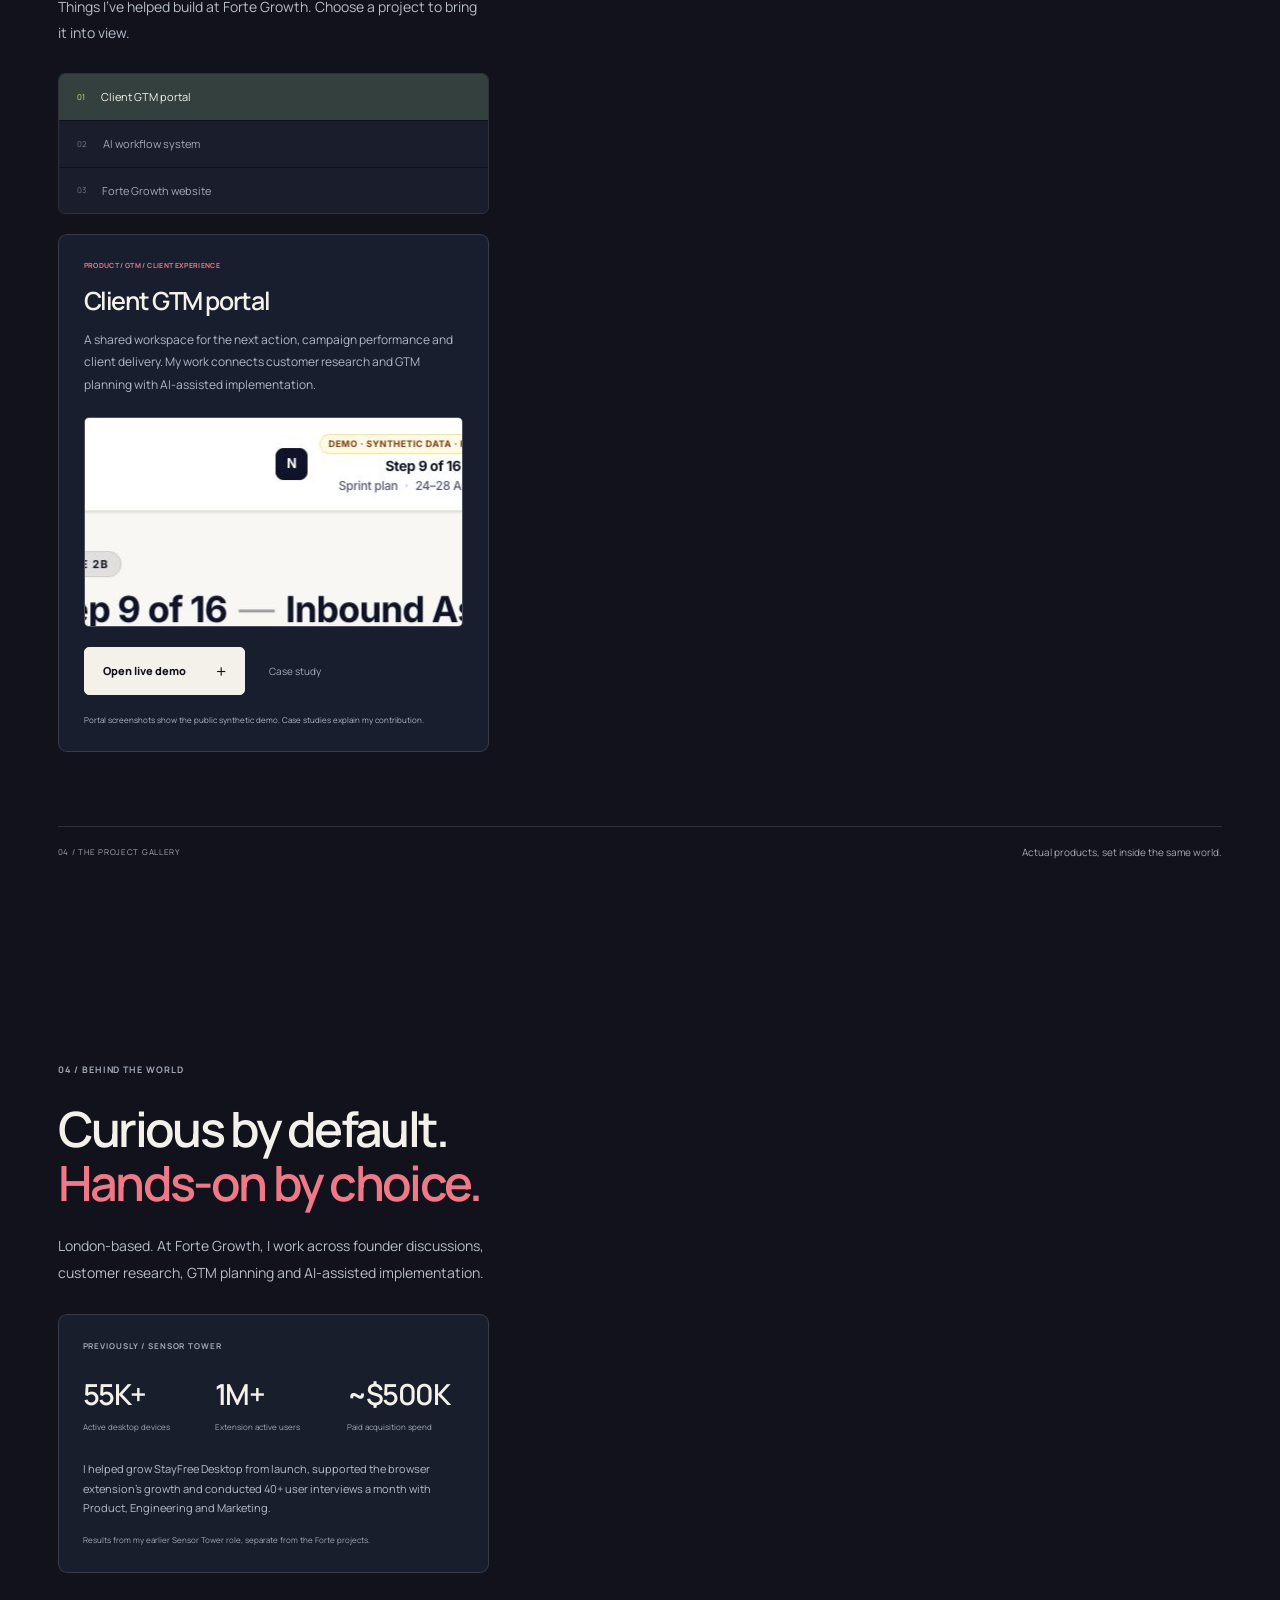
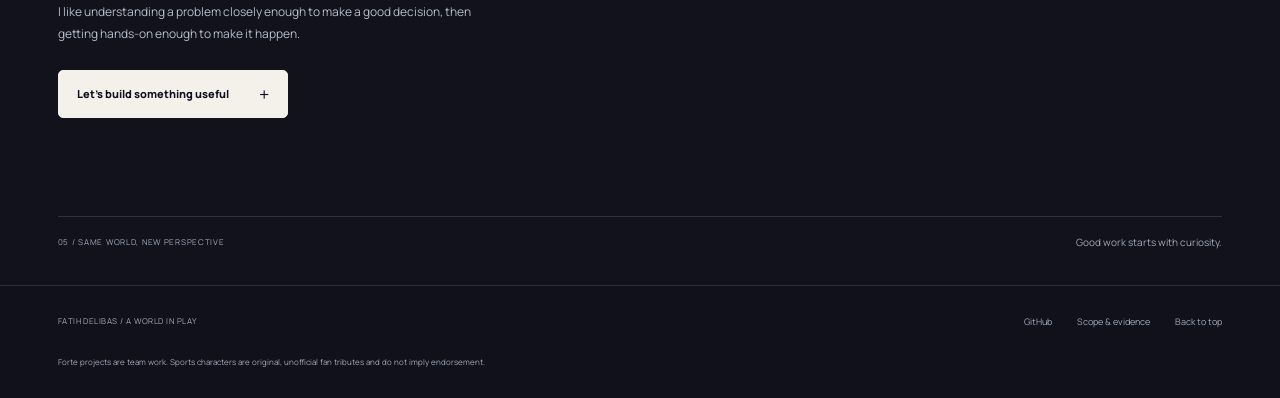
==== commit 9e1d82c8: "Build a continuous playable voxel sports world Unify the portfolio around a scroll-directed WebGL wo" ====
--- a/index.html
+++ b/index.html
@@ -1,112 +1,24 @@
 <!doctype html>
 <html lang="en">
 <head>
-  <meta charset="utf-8">
-  <meta name="viewport" content="width=device-width, initial-scale=1">
-  <title>Fatih Delibas | Product, Growth &amp; Applied AI</title>
-  <meta name="description" content="Selected work by Fatih Delibas. Explore a working GTM portal, reusable AI workflows and a live commercial website, with the decisions behind them.">
-  <meta name="theme-color" content="#111214">
-  <link rel="icon" href="assets/favicon.svg" type="image/svg+xml">
-  <link rel="canonical" href="https://coop05.github.io/ai-growth-portfolio/">
-  <meta property="og:type" content="website">
-  <meta property="og:title" content="Fatih Delibas | Product thinking. Growth instinct.">
-  <meta property="og:description" content="Product growth, GTM and applied AI. Real products and the thinking behind them.">
-  <meta property="og:url" content="https://coop05.github.io/ai-growth-portfolio/">
-  <meta property="og:image" content="https://coop05.github.io/ai-growth-portfolio/assets/linkedin-cover-v2.jpg">
-  <meta property="og:image:width" content="1200">
-  <meta property="og:image:height" content="630">
-  <meta property="og:image:alt" content="Fatih Delibas's selected work in product growth and applied AI.">
-  <meta name="twitter:card" content="summary_large_image">
-  <meta name="twitter:image" content="https://coop05.github.io/ai-growth-portfolio/assets/linkedin-cover-v2.jpg">
-  <link rel="preconnect" href="https://fonts.googleapis.com">
-  <link rel="preconnect" href="https://fonts.gstatic.com" crossorigin>
-  <link href="https://fonts.googleapis.com/css2?family=Manrope:wght@400;500;600;700;800&display=swap" rel="stylesheet">
-  <link rel="stylesheet" href="style.css?v=21">
+<meta charset="utf-8"><meta name="viewport" content="width=device-width,initial-scale=1"><title>Fatih Delibas | A world in play</title>
+<meta name="description" content="Product growth, GTM and applied AI, through a personal, playable world of tennis, racing and real projects."><meta name="theme-color" content="#11121c"><link rel="canonical" href="https://coop05.github.io/ai-growth-portfolio/"><link rel="icon" href="assets/favicon.svg" type="image/svg+xml">
+<meta property="og:title" content="Fatih Delibas | A world in play"><meta property="og:description" content="Product thinking. Competitive spirit. Explore the work and play a little."><meta property="og:url" content="https://coop05.github.io/ai-growth-portfolio/"><meta property="og:image" content="https://coop05.github.io/ai-growth-portfolio/assets/linkedin-cover-v2.jpg"><meta name="twitter:card" content="summary_large_image">
+<link rel="preconnect" href="https://fonts.googleapis.com"><link rel="preconnect" href="https://fonts.gstatic.com" crossorigin><link href="https://fonts.googleapis.com/css2?family=Manrope:wght@400;500;600;700;800&display=swap" rel="stylesheet"><link rel="stylesheet" href="style.css?v=30">
 </head>
 <body>
-  <a class="skip" href="#work">Skip to selected work</a>
-  <div class="reading-progress" aria-hidden="true"></div>
-  <header class="site-header shell">
-    <a class="wordmark" href="#" aria-label="Fatih Delibas, back to top">FATIH DELIBAS<span aria-hidden="true"> /</span></a>
-    <nav aria-label="Main navigation"><a href="#work">Selected work</a><a href="#approach">About</a><a href="https://www.linkedin.com/in/delibasfatih/" target="_blank" rel="noopener">Let's talk <svg aria-hidden="true" viewBox="0 0 20 20"><path d="M5 15 15 5M5 5h10v10"/></svg></a></nav>
-  </header>
-  <main>
-    <section class="hero shell" aria-labelledby="hero-title">
-      <div class="hero-topline"><p class="eyebrow"><span class="status-dot" aria-hidden="true"></span> PRODUCT GROWTH / GTM / APPLIED AI</p><span class="edition">LONDON, UK</span></div>
-      <div class="hero-layout">
-        <div class="hero-copy"><p class="hero-name">I'M FATIH DELIBAS.</p><h1 id="hero-title">Product thinking.<br><span>Growth instinct.</span></h1><p class="hero-bio">I connect customer insight, commercial thinking and hands-on building to turn a good idea into something useful.</p><a class="button button-light" href="#work">Explore my work <svg aria-hidden="true" viewBox="0 0 20 20"><path d="M10 3v14M5 12l5 5 5-5"/></svg></a></div>
-        <div class="motion-lab" aria-label="An abstract 3D composition inspired by tennis and Formula 1">
-          <div class="scene-fallback" aria-hidden="true"><i></i><span></span></div><canvas id="motion-canvas" aria-hidden="true"></canvas>
-          <div class="scene-coordinate" aria-hidden="true">FD / MOTION STUDY 001</div>
-          <div class="scene-selector" aria-label="Choose the motion study"><button type="button" data-mode="court" aria-pressed="true">Court</button><button type="button" data-mode="apex" aria-pressed="false">Apex</button><button type="button" class="motion-pause" aria-pressed="false" aria-label="Pause 3D animation">Pause</button></div>
-        </div>
-      </div>
-      <div class="hero-footer"><span>OFF THE CLOCK / TENNIS &amp; FORMULA 1</span><p>A little of what makes me, me.</p><a href="#work">SELECTED WORK BELOW <svg aria-hidden="true" viewBox="0 0 20 20"><path d="M10 3v14M5 12l5 5 5-5"/></svg></a></div>
-    </section>
-    <section class="selected-work shell" id="work" aria-labelledby="work-title">
-      <div class="section-label"><span>01 / SELECTED WORK</span><span>BUILT. SHIPPED. IN USE.</span></div>
-      <div class="work-heading"><h2 id="work-title">Ideas, put to work.</h2><p>Products and systems I've helped bring to life.</p></div>
-      <article class="flagship" id="client-portal">
-        <div class="portal-copy"><p class="eyebrow">01 / FORTE GROWTH</p><h3>Client GTM portal</h3><p>A shared workspace for the next action, campaign performance and client delivery. Built to make the work easier to follow.</p><div class="project-tags"><span>Product</span><span>GTM</span><span>Client experience</span></div><div class="project-links"><a class="button button-light" href="https://portal.fortegrowth.co/demo" target="_blank" rel="noopener">Open live demo <svg aria-hidden="true" viewBox="0 0 20 20"><path d="M5 15 15 5M5 5h10v10"/></svg></a><a href="https://github.com/Coop05/ai-growth-portfolio/blob/main/case-studies/client-portal.md" target="_blank" rel="noopener">Case study</a></div></div>
-        <div class="portal-media"><div class="screen-stage"><div class="screen-bar"><span>FORTE / CLIENT GTM PORTAL</span><span>PUBLIC DEMO</span></div><div class="screen-viewport"><img id="portal-screen" src="assets/portal-step.png" width="2302" height="1324" alt="Forte portal showing the next client actions for a fictional demo company" loading="lazy"></div><div class="tour-controls"><div class="tabs" aria-label="Portal screenshot tour"><button type="button" data-screen="0" aria-pressed="true">Next action</button><button type="button" data-screen="1" aria-pressed="false">Performance</button><button type="button" data-screen="2" aria-pressed="false">Delivery</button></div><a id="full-screen" href="assets/portal-step.png" target="_blank" rel="noopener" aria-label="Expand product screenshot"><svg aria-hidden="true" viewBox="0 0 20 20"><path d="M5 8V5h3M12 5h3v3M15 12v3h-3M8 15H5v-3"/></svg></a></div></div><p id="screen-caption">The next action, client tasks and check-in in one view. Public demo with synthetic data.</p></div>
-      </article>
-    </section>
-    <section class="systems-section" aria-label="More selected work">
-      <div class="shell project-grid">
-        <article class="workflow-card" id="ai-workflows">
-          <div class="card-topline"><p class="eyebrow">02 / APPLIED AI</p><span>FROM NOTES TO NEXT STEPS</span></div>
-          <h3>AI workflow system</h3>
-          <p class="card-summary">A shared AI workspace for research, content and GTM delivery. Reusable context, explicit outputs and feedback that stays with the team.</p>
-          <div class="workflow-visual" aria-label="Customer conversations become shared context, structured actions and human review">
-            <div class="workflow-source"><span>INPUT</span><p>Customer conversations</p><div class="source-lines" aria-hidden="true"><i></i><i></i><i></i></div></div>
-            <div class="workflow-connection" aria-hidden="true"><i></i><span></span></div>
-            <div class="workflow-engine"><span class="engine-mark" aria-hidden="true"><i></i><i></i><i></i></span><div><span>SYSTEM</span><p>Shared context + workflows</p></div><span class="engine-light" aria-hidden="true"></span></div>
-            <div class="workflow-connection" aria-hidden="true"><i></i><span></span></div>
-            <div class="workflow-output"><span>OUTPUT</span><p>Decisions. Owners. Next steps.</p><span class="review-tag">Human review</span></div>
-          </div>
-          <a class="text-link" href="#workbench">Try the workflow example <svg aria-hidden="true" viewBox="0 0 20 20"><path d="M4 10h12M11 5l5 5-5 5"/></svg></a>
-        </article>
-        <article class="website-card" id="commercial-web">
-          <div class="card-topline"><p class="eyebrow">03 / COMMERCIAL WEB</p><span class="live-badge"><i aria-hidden="true"></i> LIVE</span></div>
-          <h3>Forte Growth website</h3>
-          <p class="card-summary">I built the Forte website to connect the offer, product evidence and the next customer action.</p>
-          <div class="website-media"><a class="website-browser" href="https://www.fortegrowth.co/" target="_blank" rel="noopener" aria-label="Explore the live Forte Growth website"><div class="browser-topline"><span class="window-dots" aria-hidden="true"><i></i><i></i><i></i></span><span>fortegrowth.co</span><svg aria-hidden="true" viewBox="0 0 20 20"><path d="M5 15 15 5M5 5h10v10"/></svg></div><div class="website-preview"><img src="assets/forte-website.png" width="2822" height="1563" alt="Forte Growth homepage connecting commercial positioning with a diagnostic call to action" loading="lazy"></div></a></div>
-          <div class="website-links"><a class="text-link" href="https://www.fortegrowth.co/" target="_blank" rel="noopener">Explore website <svg aria-hidden="true" viewBox="0 0 20 20"><path d="M5 15 15 5M5 5h10v10"/></svg></a><a href="https://github.com/Coop05/ai-growth-portfolio/blob/main/case-studies/forte-website.md" target="_blank" rel="noopener">Case study</a></div>
-        </article>
-      </div>
-    </section>
-    <section class="workbench shell" id="workbench" aria-labelledby="bench-title">
-      <div class="section-label"><span>02 / INSIDE THE WORK</span><span>ILLUSTRATIVE EXAMPLE</span></div>
-      <div class="bench-heading"><h2 id="bench-title">From conversation<br>to next steps.</h2><p>A small, fictional example of how I structure a meeting-to-actions workflow. Switch views to inspect the transformation.</p></div>
-      <div class="bench-workspace">
-        <div class="bench-toolbar"><span class="bench-file">Meeting to actions</span><div class="bench-tabs" aria-label="Workflow example views"><button type="button" data-example="input" aria-pressed="true">Source notes</button><button type="button" data-example="output" aria-pressed="false">Action package</button></div></div>
-        <div class="example-panel" id="example-input"><div class="example-meta"><span class="eyebrow">FICTIONAL MEETING NOTES</span><span>01 / INPUT</span></div><blockquote>“The new campaign is getting replies, but we haven’t agreed what counts as qualified. Sam will draft the criteria by Friday. We also need someone to check the CRM stages.”</blockquote><p>One decision. One assigned action. One unresolved owner.</p></div>
-        <div class="example-panel" id="example-output" hidden><div class="example-meta"><span class="eyebrow">STRUCTURED ACTION PACKAGE</span><span>02 / OUTPUT</span></div><div class="action-row"><span>DECISION</span><p>Define qualification before interpreting campaign success.</p></div><div class="action-row"><span>ACTION / SAM</span><p>Draft qualification criteria by Friday.<small>Complete when the team has reviewed and agreed the criteria.</small></p></div><div class="action-row"><span>UNRESOLVED</span><p>Review CRM stages.<small>Owner and deadline still need agreement.</small></p></div></div>
-      </div>
-      <div class="caption-row"><span>Manually authored illustration, not a live model run or a client record.</span><a href="https://github.com/Coop05/ai-growth-portfolio/blob/main/case-studies/ai-workflow-system.md" target="_blank" rel="noopener">Explore the workflow system <svg aria-hidden="true" viewBox="0 0 20 20"><path d="M5 15 15 5M5 5h10v10"/></svg></a></div>
-    </section>
-    <section class="track-record" id="approach">
-      <div class="shell">
-        <div class="section-label"><span>03 / EXPERIENCE BEHIND THE WORK</span><span>SENSOR TOWER / PREVIOUS ROLE</span></div>
-        <div class="record-heading"><h2>Experience behind<br>the instinct.</h2><p>Before the systems, there were the conversations. Understanding what people need, then building and testing a useful response.</p></div>
-        <div class="stats"><div><strong>55K<span>+</span></strong><p>Active devices</p><small>Helped grow StayFree Desktop from launch.</small></div><div><strong>1M<span>+</span></strong><p>Active users</p><small>Supported growth of the browser extension.</small></div><div><strong>~$500K</strong><p>Acquisition spend</p><small>Managed paid acquisition across markets.</small></div></div>
-        <p class="record-note">Results from my earlier Sensor Tower role, separate from the Forte projects above.</p>
-        <div class="about"><p>At Forte Growth, I work across founder discussions, customer research, GTM planning and AI-assisted implementation. Before that, I conducted 40+ user interviews a month at Sensor Tower, working with Product, Engineering and Marketing.</p><p>I like understanding the problem closely enough to make a good decision and getting hands-on enough to turn that decision into something useful.</p></div>
-      </div>
-    </section>
-    <section class="contact shell" aria-labelledby="contact-title">
-      <div class="contact-topline"><p class="eyebrow"><span class="status-dot" aria-hidden="true"></span> LONDON / OPEN TO REMOTE OPPORTUNITIES</p><span>WHAT'S NEXT?</span></div>
-      <h2 id="contact-title">Let’s build<br>something useful.</h2>
-      <a class="contact-link" href="https://www.linkedin.com/in/delibasfatih/" target="_blank" rel="noopener">Let's talk <svg aria-hidden="true" viewBox="0 0 64 64"><path d="M14 50 50 14M14 14h36v36"/></svg></a>
-    </section>
-  </main>
-  <footer class="site-footer shell"><div><span>FATIH DELIBAS / SELECTED WORK</span><nav aria-label="Footer navigation"><a href="https://github.com/Coop05/ai-growth-portfolio" target="_blank" rel="noopener">GitHub</a><a href="https://github.com/Coop05/ai-growth-portfolio/blob/main/SCOPE.md" target="_blank" rel="noopener">Scope &amp; evidence</a><a href="#">Back to top</a></nav></div><p>Forte projects are team work; case studies explain my contribution. Portal screenshots use the public synthetic demo. Screenshots captured September 2026.</p></footer>
-  <dialog class="screen-dialog" aria-labelledby="viewer-title">
-    <div class="viewer-toolbar"><div><p id="viewer-title">Forte / Client GTM portal</p><span id="viewer-count">01 / 03</span></div><button type="button" class="viewer-close" aria-label="Close screenshot viewer">Close <svg aria-hidden="true" viewBox="0 0 20 20"><path d="m5 5 10 10M15 5 5 15"/></svg></button></div>
-    <div class="viewer-canvas" tabindex="0" aria-label="Product screenshot. Scroll to inspect when zoomed."><img id="viewer-image" src="assets/portal-step.png" alt=""></div>
-    <div class="viewer-footer"><button type="button" id="viewer-prev">Previous</button><button type="button" id="viewer-zoom" aria-pressed="false">Zoom in</button><button type="button" id="viewer-next">Next</button></div>
-    <p id="viewer-caption" aria-live="polite"></p>
-  </dialog>
-  <script src="script.js?v=22"></script>
-</body>
-</html>
+<a href="#work" class="skip">Skip to selected work</a>
+<div id="world" class="world" aria-label="Interactive 3D tennis court, racing circuit and project gallery" tabindex="0"><div class="world-fallback" id="world-fallback"><span>FD / A WORLD IN PLAY</span><p>The 3D world is loading.</p></div></div><div class="world-shade" aria-hidden="true"></div><div class="scroll-progress" aria-hidden="true"></div>
+<header class="site-header"><a class="wordmark" href="#home" aria-label="Fatih Delibas, home">FATIH DELIBAS<span> /</span></a><nav aria-label="Main navigation"><a href="#court">Court</a><a href="#circuit">Circuit</a><a href="#work">Work</a><a href="#about">About</a></nav><button id="soundless-pause" type="button" aria-pressed="false">Pause world</button></header>
+<main>
+<section id="home" class="chapter hero" data-scene="home" aria-labelledby="hero-title"><div class="chapter-content"><p class="eyebrow"><i></i> PRODUCT GROWTH / GTM / APPLIED AI</p><p class="hero-name">I'M FATIH.</p><h1 id="hero-title">Good instincts.<br><span>Always in play.</span></h1><p class="intro">I turn customer insight into products, growth decisions and useful AI systems. Off the clock, it’s tennis and Formula 1.</p><div class="hero-links"><a class="primary" href="#work">Explore my work <span aria-hidden="true">+</span></a><a href="#court" class="quiet-link">Enter the playground</a></div><p class="small-note">Six familiar faces. Two playable worlds. A little competitive spirit.</p></div><div class="world-caption"><span>01 / THE WHOLE PICTURE</span><p>Scroll to travel. Drag the world to look around.</p><span class="world-status" id="world-status">BUILDING THE WORLD</span></div></section>
+<section id="court" class="chapter court-chapter" data-scene="court" aria-labelledby="court-title"><div class="chapter-content"><p class="eyebrow">01 / ON COURT</p><h2 id="court-title">Find your rhythm.<br><span>Keep it going.</span></h2><p class="intro">Timing, adjustment, another attempt. Also a pretty good way to approach building a product.</p><div class="character-picker" aria-label="Choose a tennis character"><button type="button" data-character="federer" aria-pressed="true"><canvas width="48" height="48" aria-hidden="true"></canvas><span>Roger<br><strong>Federer</strong></span></button><button type="button" data-character="nadal" aria-pressed="false"><canvas width="48" height="48" aria-hidden="true"></canvas><span>Rafael<br><strong>Nadal</strong></span></button><button type="button" data-character="djokovic" aria-pressed="false"><canvas width="48" height="48" aria-hidden="true"></canvas><span>Novak<br><strong>Djokovic</strong></span></button></div><div class="play-card"><div class="play-card-top"><span>THE RALLY CHALLENGE</span><span>8 RETURNS</span></div><p>Move left or right. Hit as the ball enters the highlighted zone. Can you return eight in a row?</p><button class="primary" type="button" id="start-tennis">Play a rally <span aria-hidden="true">+</span></button><span class="input-note">Arrow keys + Space, or the on-screen controls.</span></div><p class="small-note">Original voxel fan characters, with a little artistic licence.</p></div><div class="world-caption"><span>02 / TENNIS ISLAND</span><p>A court, an opponent and a ball you can actually return.</p></div></section>
+<section id="circuit" class="chapter circuit-chapter" data-scene="race" aria-labelledby="circuit-title"><div class="chapter-content"><p class="eyebrow">02 / AT THE CIRCUIT</p><h2 id="circuit-title">Commit to the line.<br><span>Find the next gear.</span></h2><p class="intro">A soft spot for the precision, pace and relentless iteration of Formula 1.</p><div class="character-picker" aria-label="Choose a racing character"><button type="button" data-character="verstappen" aria-pressed="true"><canvas width="48" height="48" aria-hidden="true"></canvas><span>Max<br><strong>Verstappen</strong></span></button><button type="button" data-character="vettel" aria-pressed="false"><canvas width="48" height="48" aria-hidden="true"></canvas><span>Sebastian<br><strong>Vettel</strong></span></button><button type="button" data-character="schumacher" aria-pressed="false"><canvas width="48" height="48" aria-hidden="true"></canvas><span>Michael<br><strong>Schumacher</strong></span></button></div><div class="play-card"><div class="play-card-top"><span>THE CLEAN LAP CHALLENGE</span><span>2 LAPS</span></div><p>Steer around the barriers and keep the car on the racing line. Three collisions end the run.</p><button class="primary" type="button" id="start-race">Take the wheel <span aria-hidden="true">+</span></button><span class="input-note">Arrow keys to steer, Space to brake. Touch controls included.</span></div><p class="small-note">An original fantasy circuit and stylised fan tributes.</p></div><div class="world-caption"><span>03 / THE PADDOCK</span><p>Three drivers. Three liveries. Your line through the circuit.</p></div></section>
+<section id="work" class="chapter work-chapter" data-scene="work" aria-labelledby="work-title"><div class="chapter-content"><p class="eyebrow">03 / BACK TO THE REAL WORLD</p><h2 id="work-title">Play is personal.<br><span>The work is real.</span></h2><p class="intro">Things I’ve helped build at Forte Growth. Choose a project to bring it into view.</p><div class="work-picker" aria-label="Choose a project"><button type="button" data-project="0" aria-pressed="true"><span>01</span> Client GTM portal</button><button type="button" data-project="1" aria-pressed="false"><span>02</span> AI workflow system</button><button type="button" data-project="2" aria-pressed="false"><span>03</span> Forte Growth website</button></div><article class="project-panel" id="project-panel"><p class="eyebrow" id="project-type">PRODUCT / GTM / CLIENT EXPERIENCE</p><h3 id="project-title">Client GTM portal</h3><p id="project-copy">A shared workspace for the next action, campaign performance and client delivery. My work connects customer research and GTM planning with AI-assisted implementation.</p><a class="project-image-link" id="project-image-link" href="assets/portal-step.png" target="_blank" rel="noopener" aria-label="Inspect project screenshot"><img id="project-image" src="assets/portal-step.png" width="2302" height="1324" alt="Forte client portal public demo with synthetic data" loading="lazy"></a><div class="project-actions"><a class="primary" id="project-live" href="https://portal.fortegrowth.co/demo" target="_blank" rel="noopener">Open live demo <span aria-hidden="true">+</span></a><a id="project-case" href="https://github.com/Coop05/ai-growth-portfolio/blob/main/case-studies/client-portal.md" target="_blank" rel="noopener">Case study</a></div><p class="project-evidence" id="project-evidence">Portal screenshots show the public synthetic demo. Case studies explain my contribution.</p></article></div><div class="world-caption"><span>04 / THE PROJECT GALLERY</span><p>Actual products, set inside the same world.</p></div></section>
+<section id="about" class="chapter about-chapter" data-scene="about" aria-labelledby="about-title"><div class="chapter-content"><p class="eyebrow">04 / BEHIND THE WORLD</p><h2 id="about-title">Curious by default.<br><span>Hands-on by choice.</span></h2><p class="intro">London-based. At Forte Growth, I work across founder discussions, customer research, GTM planning and AI-assisted implementation.</p><div class="experience-card"><p class="eyebrow">PREVIOUSLY / SENSOR TOWER</p><div class="stats"><div><strong>55K+</strong><span>Active desktop devices</span></div><div><strong>1M+</strong><span>Extension active users</span></div><div><strong>~$500K</strong><span>Paid acquisition spend</span></div></div><p>I helped grow StayFree Desktop from launch, supported the browser extension’s growth and conducted 40+ user interviews a month with Product, Engineering and Marketing.</p><small>Results from my earlier Sensor Tower role, separate from the Forte projects.</small></div><p class="intro final-intro">I like understanding a problem closely enough to make a good decision, then getting hands-on enough to make it happen.</p><a class="primary" href="https://www.linkedin.com/in/delibasfatih/" target="_blank" rel="noopener">Let’s build something useful <span aria-hidden="true">+</span></a></div><div class="world-caption"><span>05 / SAME WORLD, NEW PERSPECTIVE</span><p>Good work starts with curiosity.</p></div></section>
+</main>
+<footer class="site-footer"><span>FATIH DELIBAS / A WORLD IN PLAY</span><nav aria-label="Footer"><a href="https://github.com/Coop05/ai-growth-portfolio" target="_blank" rel="noopener">GitHub</a><a href="https://github.com/Coop05/ai-growth-portfolio/blob/main/SCOPE.md" target="_blank" rel="noopener">Scope &amp; evidence</a><a href="#home">Back to top</a></nav><p>Forte projects are team work. Sports characters are original, unofficial fan tributes and do not imply endorsement.</p></footer>
+<aside id="game-hud" class="game-hud" aria-label="Playground controls" hidden><div class="game-hud-head"><div><span id="game-label">RALLY CHALLENGE</span><strong id="game-score">0 / 8</strong></div><button id="exit-game" type="button">Exit game</button></div><p id="game-message" role="status" aria-live="polite">Move to the ball. Hit in the zone.</p><div class="game-controls"><button type="button" data-control="left" aria-label="Move left"><svg viewBox="0 0 24 24" aria-hidden="true"><path d="M16 4 8 12l8 8"/></svg></button><button type="button" id="action-game">Hit</button><button type="button" data-control="right" aria-label="Move right"><svg viewBox="0 0 24 24" aria-hidden="true"><path d="m8 4 8 8-8 8"/></svg></button></div><button id="restart-game" type="button" hidden>Try again</button></aside>
+<button class="return-to-page" id="return-to-page" type="button" hidden>Return to the portfolio</button>
+<script src="three.min.js"></script><script src="script.js?v=30"></script>
+</body></html>
--- a/style.css
+++ b/style.css
@@ -1,6 +1,5 @@
-:root{color-scheme:dark;--bg:#121416;--panel:#1a1d20;--ink:#f1f0eb;--muted:#a3a6a6;--line:#33373a;--red:#ec6574;--court:#d1e75a;--font:'Manrope',Arial,sans-serif}*{box-sizing:border-box}html{scroll-behavior:smooth;scroll-padding-top:32px}body{margin:0;background:var(--bg);color:var(--ink);font-family:var(--font);font-size:15px;line-height:1.7;-webkit-font-smoothing:antialiased}button,input,textarea,select{font:inherit}button,a{-webkit-tap-highlight-color:transparent}a{color:inherit;text-decoration:none}button{cursor:pointer}button:disabled{cursor:default}a,button{touch-action:manipulation}button:focus-visible,a:focus-visible,[tabindex]:focus-visible{outline:2px solid var(--court);outline-offset:5px}button{color:inherit}img{max-width:100%;display:block}svg{width:20px;height:20px;fill:none;stroke:currentColor;stroke-width:1.4;stroke-linecap:round;stroke-linejoin:round;flex-shrink:0}[hidden]{display:none!important}h1,h2,h3,p{margin:0}h1,h2,h3{font-family:var(--font);font-weight:600;line-height:1.12;letter-spacing:-.055em}h2{font-size:clamp(36px,4.4vw,64px)}h3{font-size:clamp(27px,2.5vw,36px)}.shell{width:min(1320px,calc(100% - 112px));margin-inline:auto}.skip{position:fixed;z-index:99;top:-100px;left:20px;background:var(--ink);color:var(--bg);padding:12px 20px}.skip:focus{top:12px}.site-header{display:flex;justify-content:space-between;align-items:center;min-height:92px;border-bottom:1px solid var(--line)}.wordmark{font-size:13px;font-weight:800;letter-spacing:.025em}.wordmark span{color:var(--red)}.site-header nav{display:flex;gap:36px;font-size:12px}.site-header nav a{display:flex;align-items:center;gap:10px}.site-header nav a:hover,.project-links>a:not(.button):hover,.caption-row a:hover,.site-footer a:hover{color:var(--red)}.eyebrow,.edition,.section-label,.hero-name,.hero-footer,.card-topline>span,.screen-bar,.scene-coordinate,.contact-topline>span{font-size:10px;letter-spacing:.12em;font-weight:600}.eyebrow{display:flex;align-items:center;gap:10px}.status-dot,.live-badge i{width:6px;height:6px;background:var(--red);border-radius:50%;display:inline-block}.hero{padding-top:28px}.hero-topline{display:flex;justify-content:space-between;align-items:center;color:var(--muted)}.hero-layout{display:grid;grid-template-columns:1fr 1fr;align-items:center;min-height:620px;position:relative}.hero-copy{z-index:1;padding:40px 0 60px}.hero-name{color:var(--muted);margin-bottom:24px}.hero h1{font-size:clamp(54px,5.6vw,82px);line-height:1.07;letter-spacing:-.06em;white-space:nowrap}.hero h1 span{color:var(--red)}.hero-bio{max-width:420px;margin:28px 0;color:var(--muted);font-size:15px;line-height:1.8}.button{display:inline-flex;align-items:center;justify-content:space-between;gap:24px;padding:13px 19px;font-size:12px;font-weight:700;border:1px solid var(--line);border-radius:6px;transition:background .2s,transform .2s}.button-light{background:var(--ink);border-color:var(--ink);color:var(--bg)}.button-light:hover{background:var(--court);border-color:var(--court);transform:translateY(-2px)}.motion-lab{height:600px;position:relative;isolation:isolate;margin-right:-24px;overflow:hidden;border-radius:12px}.motion-lab:before{content:'';position:absolute;inset:5% 0;background:radial-gradient(ellipse at 55% 48%,#2b303425,transparent 65%);z-index:-1}.motion-lab canvas{width:100%;height:100%;display:block;position:relative;z-index:1}.scene-coordinate{position:absolute;right:26px;top:28px;color:#747b7f;font-size:9px;z-index:2}.scene-selector{position:absolute;bottom:35px;left:50%;transform:translateX(-50%);display:flex;gap:4px;padding:4px;border:1px solid #3b4044;background:#171a1bd9;border-radius:30px;z-index:2;white-space:nowrap}.scene-selector button{border:0;background:transparent;color:var(--muted);padding:7px 17px;font-size:11px;border-radius:24px;line-height:1.5}.scene-selector button[aria-pressed=true]:not(.motion-pause){background:var(--ink);color:var(--bg)}.scene-selector .motion-pause{border-left:1px solid var(--line);border-radius:0;padding-inline:12px}.scene-fallback{position:absolute;inset:0;display:grid;place-items:center}.scene-fallback i{width:230px;height:230px;border-radius:50%;background:radial-gradient(circle at 30% 25%,#e7f58b,#b2c52a 50%,#41531a 95%);box-shadow:25px 30px 70px #0008}.scene-fallback span{position:absolute;width:420px;height:180px;border:14px solid var(--red);border-radius:50%;transform:rotate(-24deg)}.canvas-ready .scene-fallback{display:none}.hero-footer{display:flex;justify-content:space-between;align-items:center;border-top:1px solid var(--line);padding:22px 0 32px;color:var(--muted)}.hero-footer p{letter-spacing:0;font-size:12px;font-weight:400}.hero-footer a{display:flex;align-items:center;gap:18px}.hero-footer a:hover{color:var(--ink)}.selected-work{padding:100px 0 30px;border-top:1px solid var(--line)}.section-label{display:flex;justify-content:space-between;color:var(--muted)}.work-heading{display:flex;justify-content:space-between;align-items:end;margin:32px 0 58px;gap:30px}.work-heading p{color:var(--muted);font-size:13px;padding-bottom:6px}.flagship{display:grid;grid-template-columns:.75fr 1.25fr;gap:60px;align-items:center;padding:42px;border:1px solid var(--line);border-radius:12px;background:var(--panel);scroll-margin-top:40px}.portal-copy .eyebrow{color:var(--red);margin-bottom:20px}.portal-copy h3{margin-bottom:20px}.portal-copy>p:not(.eyebrow){color:var(--muted);font-size:14px;max-width:340px}.project-tags{display:flex;flex-wrap:wrap;gap:8px;margin:22px 0 28px}.project-tags span{border:1px solid #3d4245;color:#bec2c2;padding:3px 9px;border-radius:4px;font-size:10px}.project-links{display:flex;gap:22px;align-items:center;font-size:12px}.screen-stage{border:1px solid #4b5053;border-radius:8px;overflow:hidden;background:#22272a}.screen-bar{display:flex;align-items:center;justify-content:space-between;padding:12px 16px;font-size:8px;color:#b2b8bb}.screen-bar>span:last-child{color:var(--court)}.screen-viewport{background:#f7f6f1;aspect-ratio:2302/1324;overflow:hidden}.screen-viewport img{width:100%;height:100%;object-fit:cover}.tour-controls{display:flex;justify-content:space-between;align-items:center;padding:8px;gap:8px}.tabs{display:flex;gap:4px}.tabs button{border:0;background:transparent;color:var(--muted);padding:7px 10px;border-radius:4px;font-size:10px}.tabs button[aria-pressed=true]{background:#3b4246;color:var(--ink)}.tour-controls>a{display:flex;padding:6px}.tour-controls svg{width:16px;height:16px}.portal-media>p{font-size:10px;color:var(--muted);margin-top:12px;min-height:34px;line-height:1.6}.systems-section{padding:0 0 90px}.project-grid{display:grid;grid-template-columns:1fr 1fr;gap:28px}.workflow-card,.website-card{padding:36px;border:1px solid var(--line);border-radius:12px;background:var(--panel);display:flex;flex-direction:column;scroll-margin-top:40px;min-width:0}.card-topline{display:flex;justify-content:space-between;align-items:center;color:var(--muted);gap:10px;margin-bottom:22px}.card-topline>span{font-size:8px}.card-topline .eyebrow{font-size:9px;color:var(--red)}.card-summary{margin:18px 0 26px;font-size:13px;color:var(--muted);max-width:440px}.live-badge{display:flex;align-items:center;gap:7px}.text-link{display:flex;justify-content:space-between;gap:16px;align-items:center;font-size:12px;border-top:1px solid var(--line);padding-top:18px}.text-link:hover{color:var(--red)}.workflow-visual{margin:auto 0 30px;display:grid;grid-template-columns:1fr 25px 1fr;align-items:center;gap:8px;min-height:250px}.workflow-source,.workflow-engine,.workflow-output{background:#222629;border:1px solid #3b4245;border-radius:8px;padding:20px}.workflow-visual span:not(.engine-mark):not(.engine-light){font-size:8px;letter-spacing:.08em;color:var(--muted)}.workflow-visual p{font-size:12px;line-height:1.5;margin-top:10px}.workflow-engine{grid-column:3;grid-row:1;border-color:#717b43;min-height:128px;display:flex;align-items:center;gap:10px}.workflow-source{grid-column:1;min-height:128px}.workflow-output{grid-column:1/4;display:flex;align-items:center;justify-content:space-between;gap:15px}.workflow-output p{margin:0}.review-tag{border:1px solid #78834b;padding:4px 8px;border-radius:4px;white-space:nowrap;color:var(--court)!important}.workflow-connection{display:flex;align-items:center;justify-content:center}.workflow-connection i{width:100%;height:1px;background:var(--court)}.workflow-connection:nth-of-type(4){display:none}.source-lines{display:grid;gap:6px;margin-top:16px}.source-lines i{display:block;width:80%;height:2px;background:#61696d}.source-lines i:nth-child(2){width:60%}.source-lines i:nth-child(3){width:90%}.engine-mark{display:flex;gap:3px}.engine-mark i{width:3px;height:20px;background:var(--court);display:block;border-radius:3px}.engine-mark i:nth-child(2){height:30px}.engine-light{display:none}.website-media{margin:auto 0 24px;padding:10px 0 0;perspective:1000px}.website-browser{display:block;border:1px solid #4b5053;overflow:hidden;border-radius:8px;transition:transform .3s;transform:rotateY(-5deg) rotateX(3deg)}.website-browser:hover{transform:none}.browser-topline{display:flex;align-items:center;justify-content:space-between;padding:10px 14px;background:#282d30;color:var(--muted);font-size:9px}.browser-topline svg{width:13px;height:13px}.window-dots{display:flex;gap:4px}.window-dots i{width:4px;height:4px;background:#858c90;border-radius:50%}.website-preview{aspect-ratio:1.65;overflow:hidden}.website-preview img{width:100%;height:100%;object-fit:cover;object-position:top}.website-links{display:flex;justify-content:space-between;align-items:center;border-top:1px solid var(--line);padding-top:18px;gap:20px;font-size:11px}.website-links .text-link{border:0;padding:0;flex:1}.workbench{border-top:1px solid var(--line);padding:70px 0 90px}.bench-heading,.record-heading{display:flex;justify-content:space-between;align-items:end;gap:50px;margin:34px 0}.bench-heading>p,.record-heading>p{font-size:13px;color:var(--muted);max-width:340px}.bench-workspace{border:1px solid var(--line);border-radius:10px;background:var(--panel);overflow:hidden}.bench-toolbar{padding:16px 24px;display:flex;justify-content:space-between;align-items:center;border-bottom:1px solid var(--line);gap:16px}.bench-file{font-size:12px}.bench-tabs{display:flex;gap:4px}.bench-tabs button{font-size:10px;padding:9px 14px;border:0;border-radius:4px;background:transparent;color:var(--muted)}.bench-tabs button[aria-pressed=true]{color:var(--bg);background:var(--ink)}.example-panel{padding:30px 36px;min-height:260px}.example-meta{display:flex;justify-content:space-between;color:var(--muted);font-size:9px}.example-meta .eyebrow{font-size:9px}.example-panel blockquote{font-family:var(--font);font-size:clamp(17px,1.7vw,24px);font-weight:400;line-height:1.65;letter-spacing:-.02em;margin:25px 0;max-width:930px}.example-panel>p{font-size:11px;color:var(--muted)}.action-row{display:grid;grid-template-columns:170px 1fr;gap:20px;border-bottom:1px solid var(--line);padding:18px 0}.action-row:last-child{border:0;padding-bottom:0}.action-row>span{font-size:9px;color:var(--red);padding-top:4px}.action-row p{font-size:14px;line-height:1.6}.action-row small{display:block;font-size:11px;color:var(--muted);margin-top:4px}.caption-row{display:flex;justify-content:space-between;gap:30px;font-size:10px;color:var(--muted);padding-top:18px}.caption-row a{display:flex;align-items:center;gap:10px}.caption-row svg{width:16px;height:16px}.track-record{border-block:1px solid var(--line);padding:70px 0;background:#191c1f}.stats{display:grid;grid-template-columns:1fr 1fr 1fr;margin-top:52px;gap:35px}.stats>div{border-top:1px solid #4b5053;padding-top:24px}.stats strong{display:block;font-size:clamp(38px,5vw,70px);font-weight:500;line-height:1.2;letter-spacing:-.06em}.stats strong span{color:var(--red)}.stats p{font-size:13px;margin:12px 0 6px}.stats small,.record-note{font-size:11px;color:var(--muted)}.record-note{margin-top:26px}.about{display:grid;grid-template-columns:1fr 1fr;gap:50px;border-top:1px solid var(--line);margin-top:40px;padding-top:35px;color:var(--muted);font-size:13px;line-height:1.9}.contact{padding:85px 0 75px}.contact-topline{display:flex;justify-content:space-between;color:var(--muted);margin-bottom:32px}.contact h2{font-size:clamp(48px,6vw,84px)}.contact-link{display:flex;justify-content:space-between;align-items:center;border-top:1px solid var(--line);margin-top:38px;padding-top:25px;font-size:20px;color:var(--red)}.contact-link svg{width:34px;height:34px}.site-footer{border-top:1px solid var(--line);padding:30px 0 35px;color:var(--muted);font-size:10px}.site-footer>div{display:flex;justify-content:space-between;align-items:center;gap:25px}.site-footer nav{display:flex;gap:26px}.site-footer>p{margin-top:20px;font-size:9px;max-width:700px}.reading-progress{position:fixed;top:0;left:0;width:100%;height:2px;transform:scaleX(0);transform-origin:left;background:var(--red);z-index:50}.screen-dialog{width:min(1200px,94vw);max-height:92dvh;border:1px solid #50575b;padding:0;border-radius:10px;background:#191c1f;color:var(--ink)}.screen-dialog::backdrop{background:#090b0de8;backdrop-filter:blur(8px)}.viewer-open{overflow:hidden}.viewer-toolbar{display:flex;justify-content:space-between;align-items:center;padding:16px 20px;border-bottom:1px solid var(--line)}.viewer-toolbar p{font-size:12px}.viewer-toolbar span{font-size:9px;color:var(--muted)}.viewer-close{display:flex;align-items:center;gap:12px;background:transparent;border:0;font-size:11px}.viewer-canvas{overflow:auto;max-height:65dvh;background:#f6f5f1}.viewer-canvas img{width:100%;max-width:none}.viewer-canvas.is-zoomed img{width:max(180%,1400px)}.viewer-footer{display:flex;justify-content:center;gap:12px;padding:14px}.viewer-footer button{border:1px solid #555e63;background:#282d30;padding:8px 20px;border-radius:5px;font-size:11px}.screen-dialog>p{padding:0 20px 18px;font-size:11px;color:var(--muted)}.heading-detail{font:inherit}
-@media(min-width:1600px){.hero-layout{min-height:700px}.motion-lab{height:680px}}
-@media(max-width:1100px){.shell{width:calc(100% - 64px)}.hero-layout{min-height:560px}.hero h1{font-size:6.3vw}.motion-lab{height:540px}.hero-bio{max-width:340px}.flagship{gap:32px;padding:30px;grid-template-columns:.85fr 1.15fr}.project-links{gap:15px}.project-links .button{padding:11px 13px;gap:12px}.workflow-card,.website-card{padding:26px}.workflow-output{flex-wrap:wrap}.card-topline>span:not(.live-badge){display:none}.work-heading{align-items:start}.work-heading p{max-width:220px}}
-@media(max-width:760px){.shell{width:calc(100% - 40px)}.site-header{min-height:72px}.site-header nav{gap:20px;font-size:10px}.site-header nav>a:nth-child(2){display:none}.wordmark{font-size:11px}.site-header nav svg{width:14px;height:14px}.hero{padding-top:22px}.hero-topline .eyebrow{font-size:8px;letter-spacing:.08em}.edition{font-size:8px}.hero-layout{display:flex;flex-direction:column;min-height:0}.hero-copy{width:100%;padding:42px 0 0}.hero-name{font-size:9px;margin-bottom:18px}.hero h1{font-size:clamp(40px,8.8vw,66px);white-space:normal}.hero-bio{font-size:13px;margin:22px 0;max-width:400px}.hero-copy>.button{font-size:11px;padding:11px 15px}.motion-lab{width:calc(100% + 28px);height:370px;margin:0 -14px}.scene-coordinate{top:20px;right:25px;font-size:8px}.scene-selector{bottom:15px}.hero-footer{padding:18px 0 26px;gap:10px;flex-wrap:wrap;font-size:8px;letter-spacing:.07em}.hero-footer p{display:none}.hero-footer a{font-size:7px;gap:8px}.hero-footer svg{width:13px;height:13px}.selected-work{padding:55px 0 22px}.section-label{font-size:8px;letter-spacing:.08em}.section-label>span:last-child{font-size:7px}.work-heading{display:block;margin:25px 0 30px}.work-heading h2{font-size:37px}.work-heading p{max-width:none;margin-top:14px;font-size:12px}.flagship{display:flex;flex-direction:column;align-items:stretch;padding:23px;gap:30px;border-radius:9px}.portal-copy h3{font-size:30px;margin-bottom:14px}.portal-copy>p:not(.eyebrow){max-width:none;font-size:13px}.portal-copy .eyebrow{font-size:9px;margin-bottom:14px}.project-tags{margin:18px 0 22px}.project-links{font-size:11px;gap:22px}.screen-bar{padding:10px;font-size:6px;letter-spacing:.06em}.screen-viewport{aspect-ratio:1.3}.screen-viewport img{width:180%;max-width:none;object-fit:fill;transform:translateX(-26%)}.tour-controls{padding:6px;gap:4px}.tabs{gap:1px}.tabs button{font-size:8px;padding:7px 6px;white-space:nowrap}.tour-controls>a{padding:4px}.tour-controls svg{width:14px;height:14px}.portal-media>p{font-size:9px;min-height:0}.project-grid{grid-template-columns:1fr;gap:22px}.workflow-card,.website-card{padding:24px;border-radius:9px}.systems-section{padding-bottom:55px}.workflow-card h3,.website-card h3{font-size:29px}.card-summary{font-size:12px;margin:16px 0 22px}.workflow-visual{min-height:220px;margin:0 0 25px}.workflow-visual p{font-size:11px}.workflow-source,.workflow-engine,.workflow-output{padding:15px}.workflow-output{gap:10px}.website-media{margin-top:5px}.website-browser{transform:none}.workbench{padding:50px 0 55px}.bench-heading,.record-heading{display:block;margin:25px 0}.bench-heading h2,.record-heading h2{font-size:38px}.bench-heading>p,.record-heading>p{max-width:none;font-size:12px;margin-top:20px}.bench-toolbar{padding:13px 16px}.bench-file{font-size:10px}.bench-tabs button{font-size:9px;padding:7px 9px}.example-panel{padding:22px 20px;min-height:0}.example-meta{font-size:7px;gap:10px}.example-meta .eyebrow{font-size:7px}.example-panel blockquote{font-size:17px;line-height:1.7;margin:20px 0}.caption-row{display:block;font-size:9px;line-height:1.8}.caption-row a{margin-top:10px}.action-row{grid-template-columns:1fr;gap:6px;padding:15px 0}.action-row p{font-size:12px}.action-row small{font-size:10px}.track-record{padding:50px 0}.stats{grid-template-columns:1fr;margin-top:30px;gap:26px}.stats>div{display:grid;grid-template-columns:1fr 1fr;column-gap:20px;align-items:center;padding-top:20px}.stats strong{font-size:48px;grid-row:1/3}.stats p{font-size:12px;margin:0 0 5px}.stats small{font-size:10px}.record-note{font-size:10px}.about{grid-template-columns:1fr;gap:18px;font-size:12px;margin-top:26px;padding-top:25px}.contact{padding:55px 0 45px}.contact-topline{margin-bottom:25px}.contact-topline .eyebrow{font-size:7px;letter-spacing:.06em}.contact-topline>span{font-size:7px}.contact h2{font-size:clamp(40px,9.5vw,66px)}.contact-link{font-size:17px;margin-top:30px;padding-top:20px}.contact-link svg{width:25px;height:25px}.site-footer{padding:25px 0}.site-footer>div{display:block;font-size:8px}.site-footer nav{margin-top:18px;gap:23px;font-size:10px}.site-footer>p{font-size:8px}.screen-dialog{width:96vw;max-height:94dvh}.viewer-toolbar{padding:13px}.viewer-toolbar p{font-size:10px}.viewer-canvas{max-height:65dvh}.viewer-canvas img{width:150%;transform:translateX(-20%)}.viewer-canvas.is-zoomed img{width:1400px;transform:none}.viewer-footer{gap:8px}.viewer-footer button{font-size:10px;padding:7px 13px}.screen-dialog>p{font-size:9px;padding-inline:13px}}
-@media(max-width:370px){.shell{width:calc(100% - 32px)}.hero h1{font-size:37px}.flagship{padding:18px}.hero-topline .edition{display:none}.motion-lab{height:330px}.section-label>span:last-child{display:none}.workflow-card,.website-card{padding:20px}.tour-controls .tabs button{font-size:7px;padding:6px 5px}}
-@media(prefers-reduced-motion:reduce){html{scroll-behavior:auto}*,*:before,*:after{transition:none!important;animation:none!important}.website-browser{transform:none}.reading-progress{display:none}}
+:root{color-scheme:dark;--bg:#11121c;--panel:#1c2030;--ink:#f3f1e9;--muted:#a3a9b8;--red:#ef7986;--lime:#d7ec83;--line:#ffffff22;--font:'Manrope',Arial,sans-serif}*{box-sizing:border-box}html{scroll-behavior:smooth;scroll-padding-top:95px}body{margin:0;font-family:var(--font);background:var(--bg);color:var(--ink);font-size:14px;line-height:1.8;-webkit-font-smoothing:antialiased}h1,h2,h3,p{margin:0}h1,h2,h3{font:600 54px/1.1 var(--font);letter-spacing:-.055em}h1{font-size:clamp(48px,4.8vw,76px)}h2{font-size:clamp(40px,3.8vw,62px)}h3{font-size:25px}h1 span,h2 span{color:var(--red)}a{color:inherit;text-decoration:none}button,input{font:inherit}button{cursor:pointer;color:inherit}a,button{-webkit-tap-highlight-color:transparent;touch-action:manipulation}button:focus-visible,a:focus-visible,[tabindex]:focus-visible{outline:2px solid var(--lime);outline-offset:5px}img{display:block;width:100%}svg{width:22px;height:22px;stroke:currentColor;stroke-width:1.6;fill:none;stroke-linecap:round;stroke-linejoin:round}[hidden]{display:none!important}.skip{position:fixed;top:-100px;left:24px;padding:12px 20px;background:var(--ink);color:var(--bg);z-index:100}.skip:focus{top:12px}.world{position:fixed;left:38%;right:0;top:0;height:100dvh;z-index:0;overflow:hidden;outline-offset:-4px}.world canvas{display:block;width:100%;height:100%;cursor:grab;touch-action:pan-y}.world canvas:active{cursor:grabbing}.world-fallback{position:absolute;inset:25% 5%;display:flex;flex-direction:column;justify-content:center;align-items:center;border:1px solid var(--line);border-radius:24px;background:radial-gradient(ellipse,#354c54,#20243e 60%,transparent);padding:30px;text-align:center}.world-fallback span{font-size:10px;letter-spacing:.15em}.world-fallback p{color:var(--muted);font-size:12px;margin-top:20px}.world-shade{position:fixed;inset:0;pointer-events:none;background:linear-gradient(90deg,#11121c 0%,#11121cf0 32%,#11121c40 45%,transparent 60%);z-index:1}.site-header{position:fixed;top:0;left:0;right:0;display:flex;justify-content:space-between;align-items:center;gap:20px;padding:26px 4.5%;z-index:20;background:linear-gradient(#11121cf2,#11121caa,transparent)}.wordmark{font-size:11px;font-weight:800;letter-spacing:.03em}.wordmark span{color:var(--red)}.site-header nav{display:flex;gap:30px;margin-left:auto;margin-right:35px;font-size:11px}.site-header nav a{color:#ced1da}.site-header nav a:hover,.site-header nav a.active{color:var(--red)}.site-header>button{background:#1c2030b8;border:1px solid var(--line);border-radius:5px;padding:7px 12px;font-size:9px;color:var(--muted)}main{position:relative;z-index:2;pointer-events:none}.chapter{min-height:110dvh;position:relative;display:flex;align-items:center;padding:130px 4.5% 130px;pointer-events:none}.hero{min-height:100dvh}.chapter-content{width:37%;max-width:540px;pointer-events:auto}.hero .chapter-content{width:42%;max-width:590px}.eyebrow{font-size:9px;letter-spacing:.11em;font-weight:700;color:var(--muted);display:flex;align-items:center;gap:9px}.eyebrow i{width:5px;height:5px;display:inline-block;background:var(--red);border-radius:50%}.hero-name{font-size:10px;letter-spacing:.1em;margin:55px 0 20px;color:var(--muted)}.hero .intro{margin-top:27px}.intro{font-size:14px;line-height:1.9;max-width:430px;margin:24px 0;color:#b5bdc9}.hero-links{display:flex;align-items:center;gap:24px;margin-top:32px}.primary{display:inline-flex;align-items:center;justify-content:space-between;gap:30px;background:var(--ink);color:var(--bg);border:1px solid var(--ink);font-size:11px;font-weight:800;padding:13px 18px;border-radius:5px;transition:background .2s,transform .2s}.primary span{font-size:18px;line-height:1;font-weight:400}.primary:hover{background:var(--lime);border-color:var(--lime);transform:translateY(-2px)}.quiet-link{font-size:11px;color:var(--muted);border-bottom:1px solid var(--line);padding-bottom:4px}.small-note{font-size:9px;color:#818c9f;margin:24px 0 0;max-width:420px}.world-caption{position:absolute;bottom:34px;left:4.5%;right:4.5%;display:flex;justify-content:space-between;align-items:center;gap:20px;border-top:1px solid var(--line);padding-top:16px;font-size:9px;color:var(--muted);pointer-events:none}.world-caption>span{font-size:8px;letter-spacing:.09em}.world-caption p{font-size:10px}.world-status{color:var(--lime)!important}.chapter-content>.eyebrow{margin-bottom:24px}.hero .chapter-content>.eyebrow{margin-bottom:0}.character-picker{display:grid;grid-template-columns:1fr 1fr 1fr;gap:8px;margin:27px 0 20px}.character-picker button{border:1px solid var(--line);background:#1c2030cc;border-radius:7px;padding:13px 9px;display:flex;align-items:center;gap:8px;min-width:0;text-align:left;transition:background .2s,border-color .2s}.character-picker button:hover{background:#2c324a}.character-picker button[aria-pressed=true]{background:#303a36;border-color:#a0b868}.circuit-chapter .character-picker button[aria-pressed=true]{background:#3d2937;border-color:var(--red)}.character-picker canvas{width:36px;height:36px;image-rendering:pixelated;flex-shrink:0;border-radius:4px;background:#121725}.character-picker span{font-size:8px;line-height:1.6;color:var(--muted);min-width:0}.character-picker strong{font-weight:700;font-size:9px;color:var(--ink)}.play-card{background:#1b2030e8;border:1px solid var(--line);border-radius:9px;padding:22px}.play-card-top{display:flex;justify-content:space-between;font-size:8px;letter-spacing:.08em;color:var(--lime)}.circuit-chapter .play-card-top{color:var(--red)}.play-card p{font-size:12px;color:#b5bdc9;margin:16px 0 20px}.input-note{font-size:8px;display:block;color:var(--muted);margin-top:12px}.work-chapter{min-height:135dvh}.work-picker{display:grid;gap:1px;border:1px solid var(--line);border-radius:7px;overflow:hidden;margin:26px 0 20px}.work-picker button{display:flex;align-items:center;gap:16px;padding:13px 18px;background:#1c2030d9;border:0;text-align:left;color:var(--muted);font-size:11px}.work-picker button span{font-size:8px;color:#737d91}.work-picker button[aria-pressed=true]{background:#34403e;color:var(--ink)}.work-picker button[aria-pressed=true] span{color:var(--lime)}.project-panel{background:#1b2030ec;border:1px solid var(--line);border-radius:9px;padding:25px}.project-panel .eyebrow{font-size:7px;letter-spacing:.05em;color:var(--red)}.project-panel h3{margin:14px 0}.project-panel>p:not(.eyebrow){font-size:12px;color:#afb8c8;line-height:1.9}.project-image-link{display:block;margin:20px 0;border:1px solid #ffffff3b;border-radius:5px;overflow:hidden;max-height:210px}.project-image-link img{width:100%;aspect-ratio:1.75;object-fit:cover;object-position:top}.project-actions{display:flex;gap:24px;align-items:center;font-size:10px}.project-actions a:not(.primary){color:var(--muted)}.project-panel .project-evidence{font-size:8px!important;margin-top:18px;line-height:1.7!important}.experience-card{padding:24px;background:#1b2030e8;border:1px solid var(--line);border-radius:9px;margin:28px 0}.experience-card>.eyebrow{font-size:8px}.stats{display:grid;grid-template-columns:1fr 1fr 1fr;gap:16px;margin:20px 0 24px}.stats strong{font-size:29px;letter-spacing:-.05em;font-weight:600;display:block;line-height:1.4}.stats span{font-size:8px;color:var(--muted);display:block;line-height:1.8;margin-top:6px}.experience-card>p:not(.eyebrow){font-size:11px;color:#b5bdc9}.experience-card small{font-size:8px;color:var(--muted);display:block;margin-top:15px}.final-intro{font-size:12px}.site-footer{position:relative;z-index:2;background:#11121ce6;border-top:1px solid var(--line);padding:28px 4.5%;display:flex;justify-content:space-between;flex-wrap:wrap;gap:25px;font-size:9px;color:var(--muted)}.site-footer>span{letter-spacing:.06em;font-size:8px}.site-footer nav{display:flex;gap:25px}.site-footer p{font-size:8px;flex-basis:100%}.scroll-progress{position:fixed;top:0;left:0;width:100%;height:2px;transform:scaleX(0);transform-origin:left;background:var(--red);z-index:40}.game-hud{position:fixed;bottom:28px;left:50%;transform:translateX(-50%);z-index:50;width:min(460px,calc(100% - 32px));background:#171e2dec;border:1px solid #d7ec8355;border-radius:12px;padding:20px;box-shadow:0 15px 60px #0008;backdrop-filter:blur(16px)}.game-hud-head{display:flex;justify-content:space-between;align-items:start}.game-hud-head>div{display:flex;flex-direction:column}.game-hud-head span{font-size:8px;letter-spacing:.1em;color:var(--lime)}.game-hud-head strong{font-size:25px;font-weight:600;line-height:1.5;letter-spacing:-.03em}.game-hud-head button{border:1px solid var(--line);border-radius:4px;background:transparent;font-size:9px;padding:6px 10px;color:var(--muted)}.game-hud>p{font-size:11px;color:var(--muted);margin:7px 0 16px}.game-controls{display:grid;grid-template-columns:1fr 2fr 1fr;gap:10px}.game-controls button{height:50px;background:#2c3549;border:1px solid #64718b;border-radius:6px;display:flex;align-items:center;justify-content:center;touch-action:none;user-select:none;-webkit-user-select:none}.game-controls button:active{background:#536940}.game-controls #action-game{background:var(--lime);border-color:var(--lime);color:#182022;font-size:13px;font-weight:800}.game-hud>#restart-game{width:100%;margin-top:12px;background:var(--red);border:0;padding:11px;border-radius:5px;color:var(--bg);font-weight:700;font-size:12px}.playing{overflow:hidden}.playing .world{left:0;width:100%;z-index:30}.playing .world canvas{touch-action:none;cursor:crosshair}.playing main,.playing .site-footer,.playing .world-shade{visibility:hidden}.playing .site-header{pointer-events:none;z-index:40;opacity:.5}.playing .site-header nav,.playing .site-header button{visibility:hidden}.return-to-page{display:none}.no-world .world{background:radial-gradient(ellipse,#294039,#20243e)}.no-world .character-picker{opacity:.7}.no-world .world-caption{display:none}
+@media(max-width:1150px){.chapter-content{width:42%}.hero .chapter-content{width:45%}.world{left:39%}.character-picker button{flex-direction:column;gap:6px;align-items:start;padding:12px}.character-picker span{font-size:8px}.character-picker strong{font-size:9px}.hero-links{flex-wrap:wrap;gap:18px}.site-header nav{gap:22px;margin-right:15px}.hero-name{margin-top:40px}.world-caption .world-status{display:none}.stats strong{font-size:25px}.stats{gap:12px}}
+@media(max-width:760px){html{scroll-padding-top:75px}.site-header{padding:20px 20px;background:linear-gradient(#11121c,#11121ccc,transparent);gap:12px}.wordmark{font-size:9px}.site-header nav{gap:14px;margin:0 0 0 auto;font-size:9px}.site-header>button{position:fixed;top:72px;right:15px;padding:6px 9px;font-size:8px;z-index:25;background:#181e2bdd}.world{left:0;top:65px;height:48dvh;width:100%;right:0}.world-shade{background:linear-gradient(0deg,#11121c 0%,#11121c 39%,#11121c55 50%,transparent 75%)}.chapter{display:block;padding:54dvh 20px 95px;min-height:115dvh}.hero{padding-top:54dvh;min-height:110dvh}.chapter-content,.hero .chapter-content{width:100%;max-width:none;background:linear-gradient(#11121cf2,#11121c);position:relative;border-top:1px solid var(--line);padding-top:24px}.hero .chapter-content{padding-top:22px}.hero-name{margin:18px 0 16px;font-size:9px}.eyebrow{font-size:8px;letter-spacing:.07em}.hero h1{font-size:clamp(37px,8.8vw,61px)}h2{font-size:clamp(35px,8.2vw,57px)}.intro{font-size:12px;line-height:1.9;max-width:500px;margin:20px 0}.hero .intro{margin-top:20px}.hero-links{gap:20px;margin-top:23px;flex-wrap:nowrap}.primary{font-size:10px;gap:20px;padding:11px 15px}.quiet-link{font-size:9px}.small-note{font-size:8px;margin-top:20px}.world-caption{bottom:25px;left:20px;right:20px;font-size:7px;gap:12px;padding-top:13px}.world-caption>span{font-size:7px;letter-spacing:.04em}.world-caption>p{font-size:8px;max-width:140px;text-align:right}.chapter-content>.eyebrow{margin-bottom:19px}.character-picker{margin-top:22px;gap:7px}.character-picker button{flex-direction:row;padding:13px 8px;gap:7px;align-items:center}.character-picker canvas{width:31px;height:31px}.character-picker strong{font-size:8px}.character-picker span{font-size:7px}.play-card{padding:20px}.play-card p{font-size:11px}.play-card-top{font-size:7px}.input-note{font-size:8px}.work-chapter{min-height:0}.work-picker{margin:22px 0 18px}.project-panel{padding:22px}.project-panel h3{font-size:26px}.project-panel>p:not(.eyebrow){font-size:11px}.project-image-link{max-height:260px}.experience-card{padding:22px}.stats strong{font-size:30px}.stats span{font-size:8px}.experience-card>p:not(.eyebrow){font-size:11px}.final-intro{font-size:11px}.site-footer{padding:25px 20px;gap:20px}.site-footer>span{font-size:7px}.site-footer nav{font-size:9px;gap:18px}.site-footer p{font-size:8px}.playing .world{top:0;height:100dvh}.playing .world-shade{visibility:hidden}.game-hud{bottom:16px;padding:16px}.game-hud-head strong{font-size:22px}.game-controls button{height:52px}.game-hud>p{font-size:10px;margin-bottom:13px}.playing .site-header{padding:18px}.playing .site-header .wordmark{font-size:10px}}
+@media(max-width:370px){.site-header{padding-inline:16px}.site-header nav{gap:10px}.chapter{padding-inline:16px}.hero-links{gap:13px}.primary{gap:13px;padding-inline:12px}.quiet-link{font-size:8px}.character-picker button{flex-direction:column;align-items:start}.character-picker strong{font-size:9px}.stats strong{font-size:27px}.world-caption{left:16px;right:16px}.world-caption p{max-width:110px}}
+@media(prefers-reduced-motion:reduce){html{scroll-behavior:auto}*,*:before,*:after{animation:none!important;transition:none!important}.scroll-progress{display:none}}
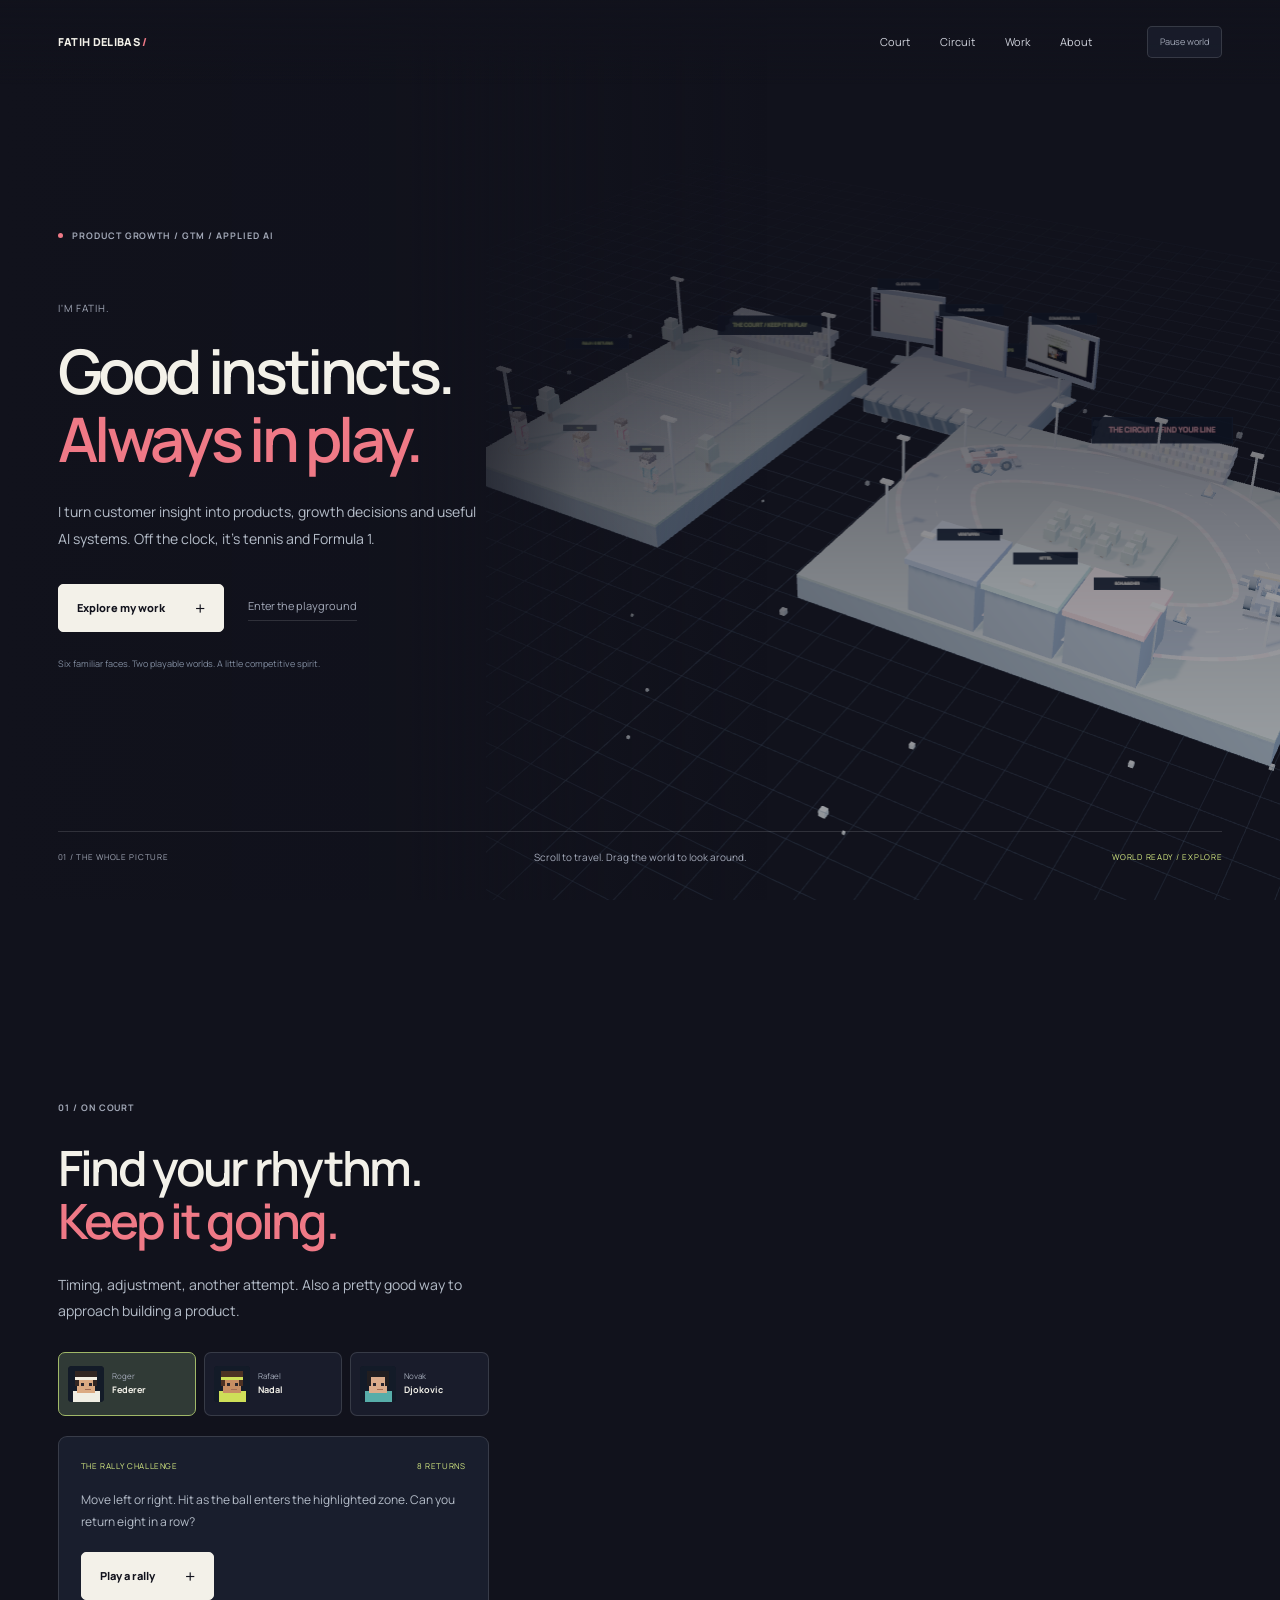
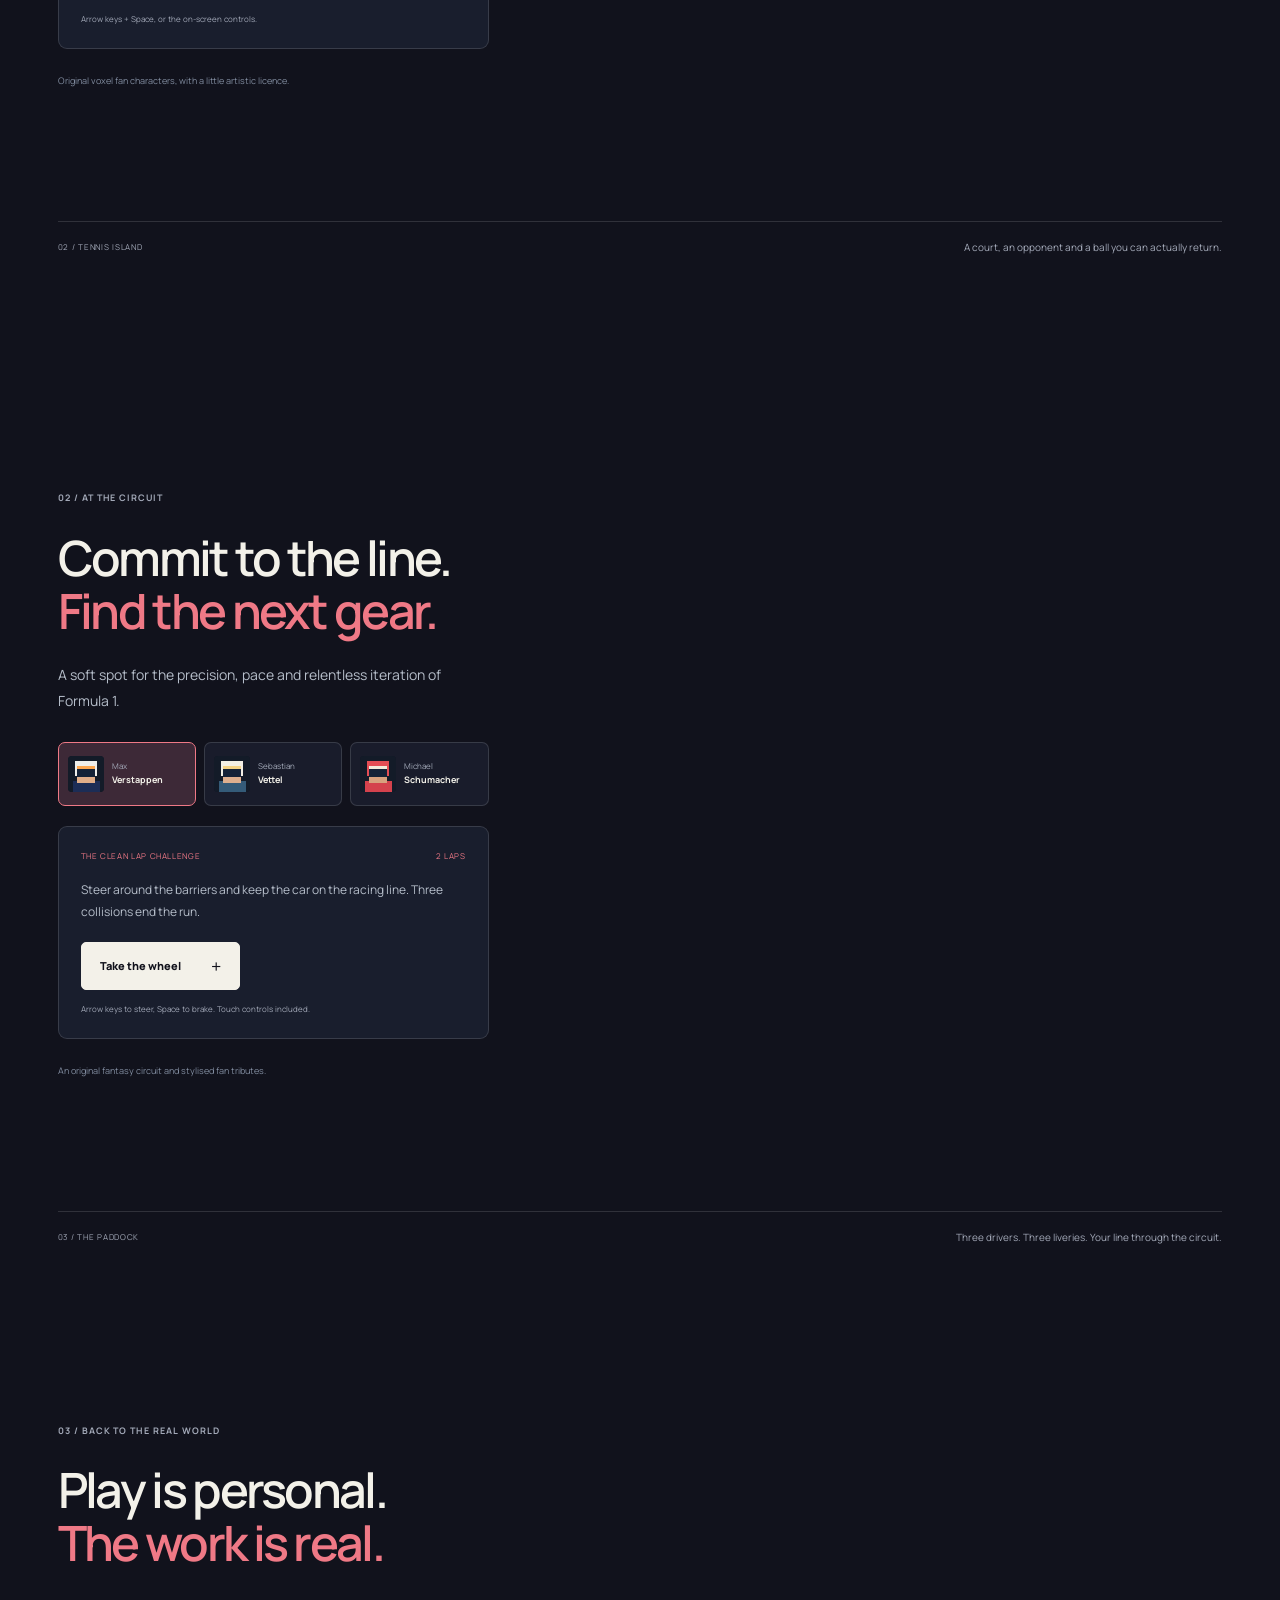
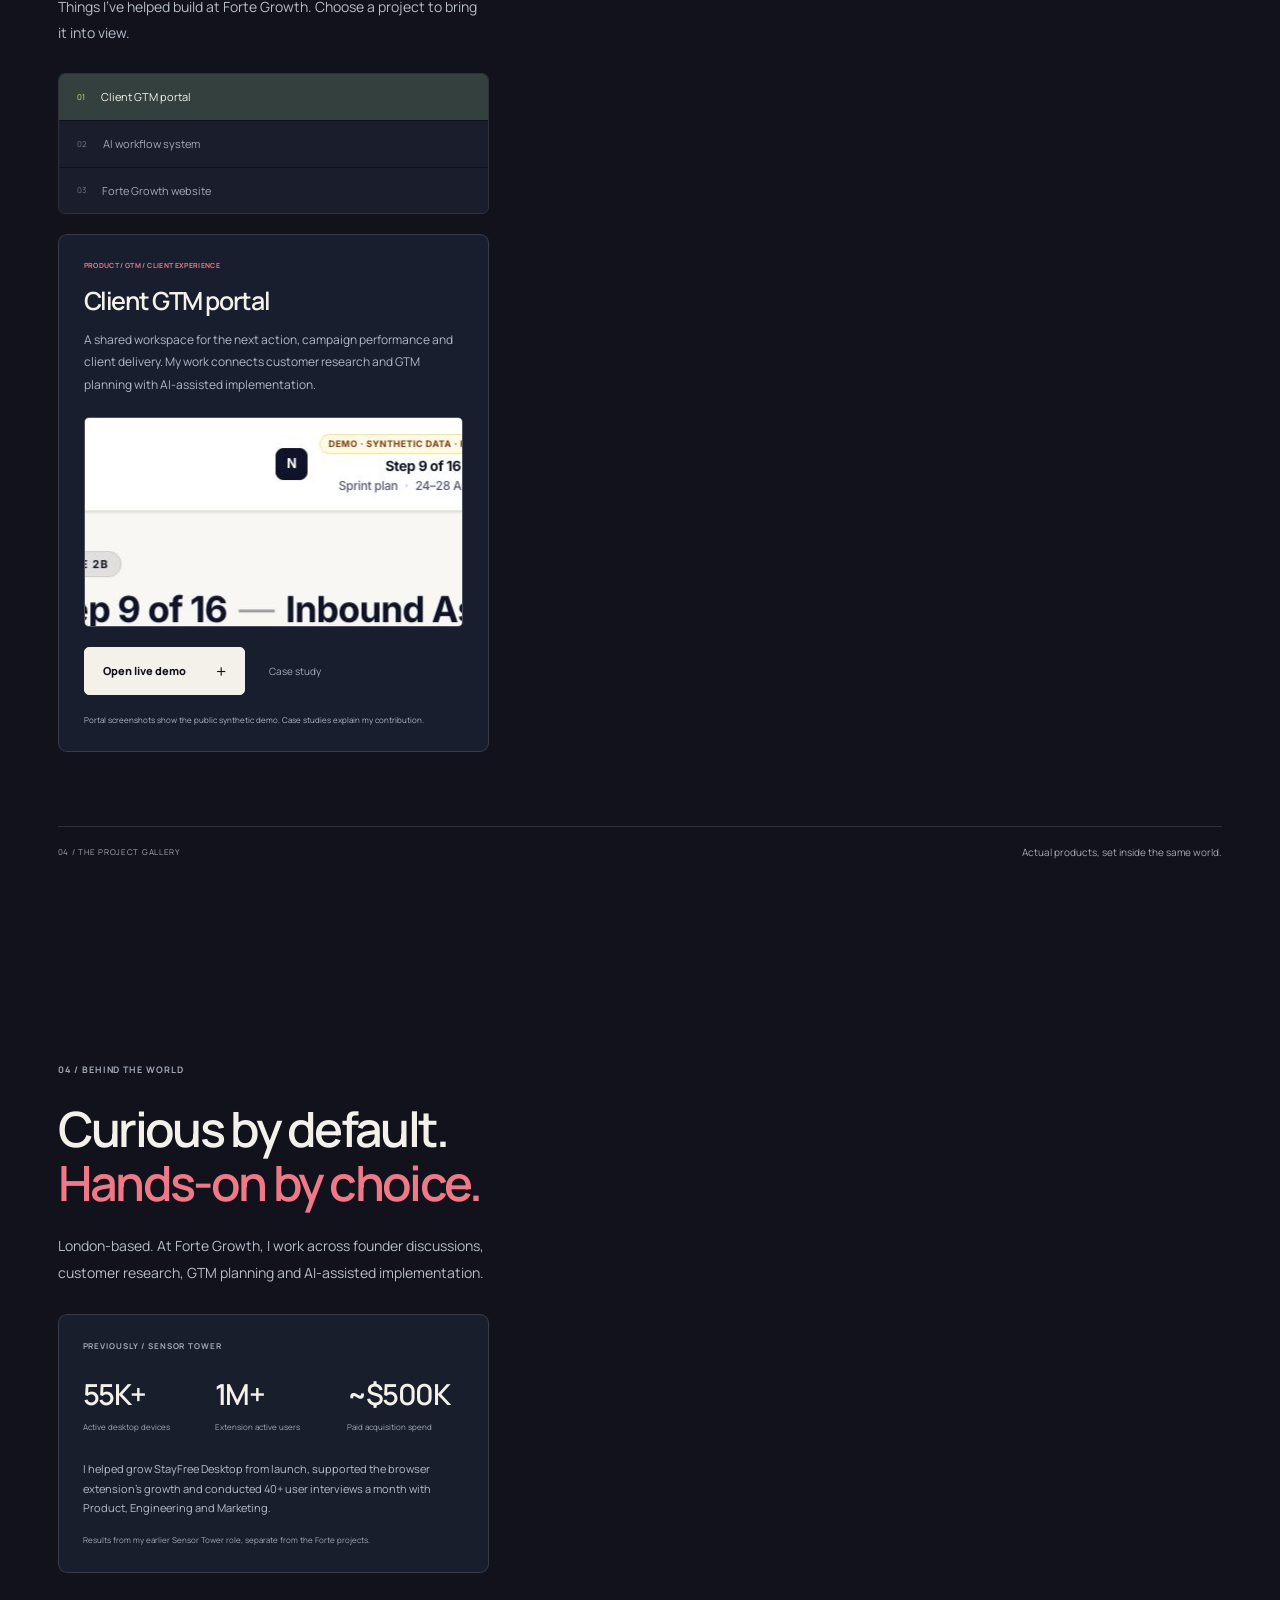
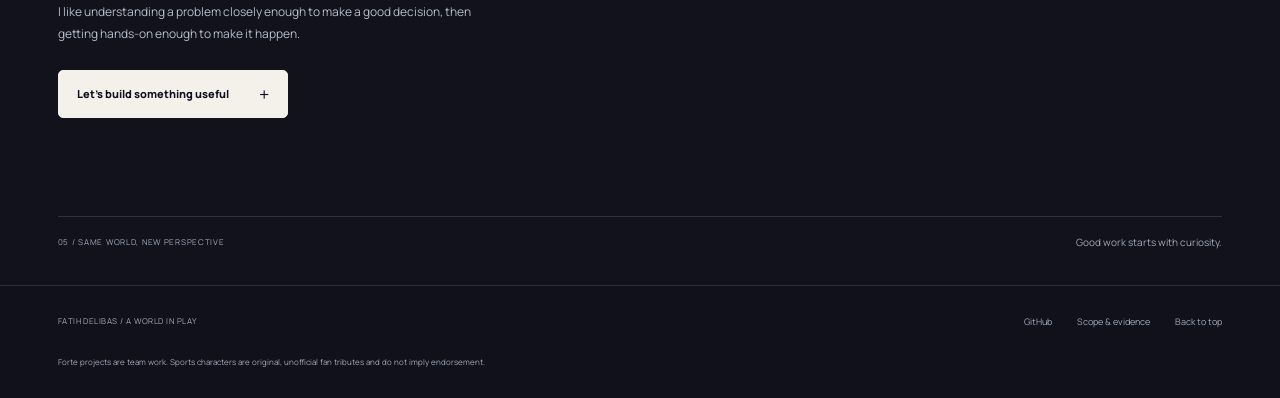
==== commit 2065e534: "Keep the 3D world playable without WebGL" ====
--- a/index.html
+++ b/index.html
@@ -20,5 +20,5 @@
 <footer class="site-footer"><span>FATIH DELIBAS / A WORLD IN PLAY</span><nav aria-label="Footer"><a href="https://github.com/Coop05/ai-growth-portfolio" target="_blank" rel="noopener">GitHub</a><a href="https://github.com/Coop05/ai-growth-portfolio/blob/main/SCOPE.md" target="_blank" rel="noopener">Scope &amp; evidence</a><a href="#home">Back to top</a></nav><p>Forte projects are team work. Sports characters are original, unofficial fan tributes and do not imply endorsement.</p></footer>
 <aside id="game-hud" class="game-hud" aria-label="Playground controls" hidden><div class="game-hud-head"><div><span id="game-label">RALLY CHALLENGE</span><strong id="game-score">0 / 8</strong></div><button id="exit-game" type="button">Exit game</button></div><p id="game-message" role="status" aria-live="polite">Move to the ball. Hit in the zone.</p><div class="game-controls"><button type="button" data-control="left" aria-label="Move left"><svg viewBox="0 0 24 24" aria-hidden="true"><path d="M16 4 8 12l8 8"/></svg></button><button type="button" id="action-game">Hit</button><button type="button" data-control="right" aria-label="Move right"><svg viewBox="0 0 24 24" aria-hidden="true"><path d="m8 4 8 8-8 8"/></svg></button></div><button id="restart-game" type="button" hidden>Try again</button></aside>
 <button class="return-to-page" id="return-to-page" type="button" hidden>Return to the portfolio</button>
-<script src="three.min.js"></script><script src="script.js?v=30"></script>
+<script src="three.min.js"></script><script src="software-renderer.js?v=31"></script><script src="script.js?v=31"></script>
 </body></html>
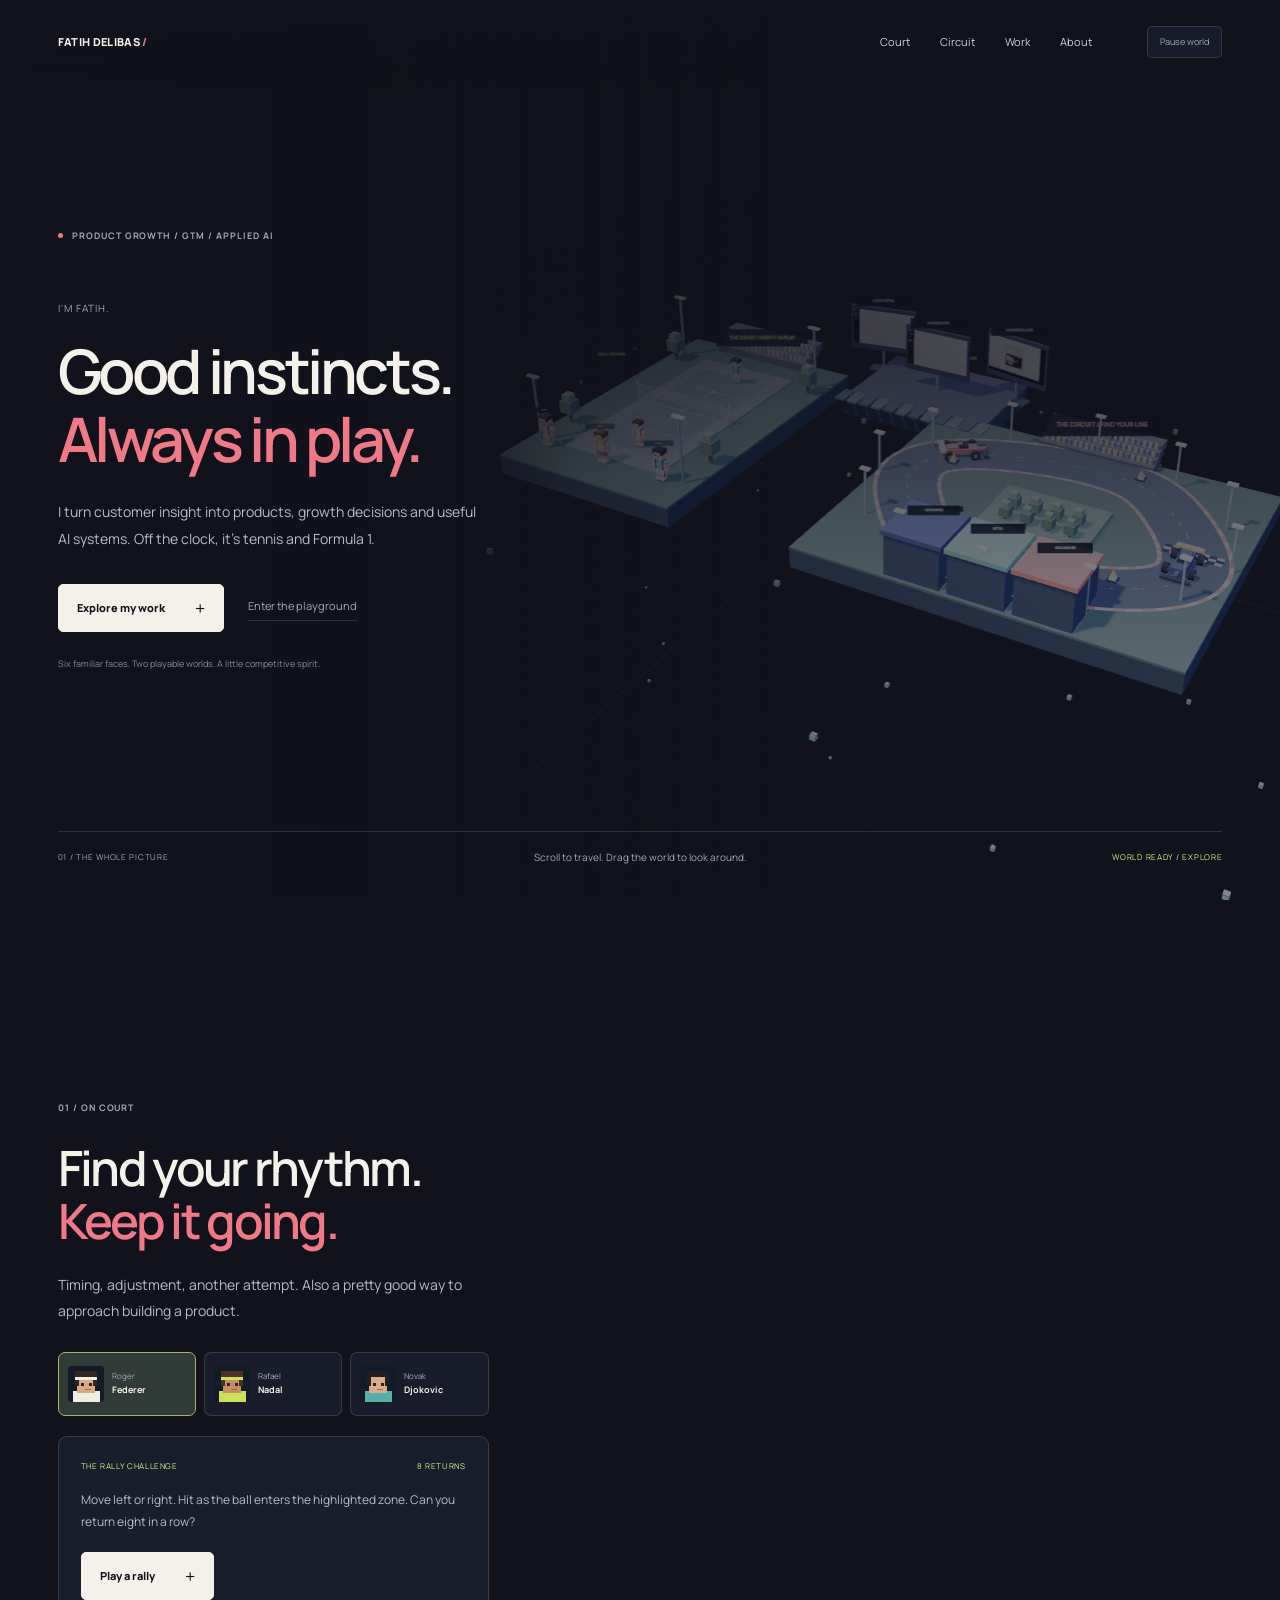
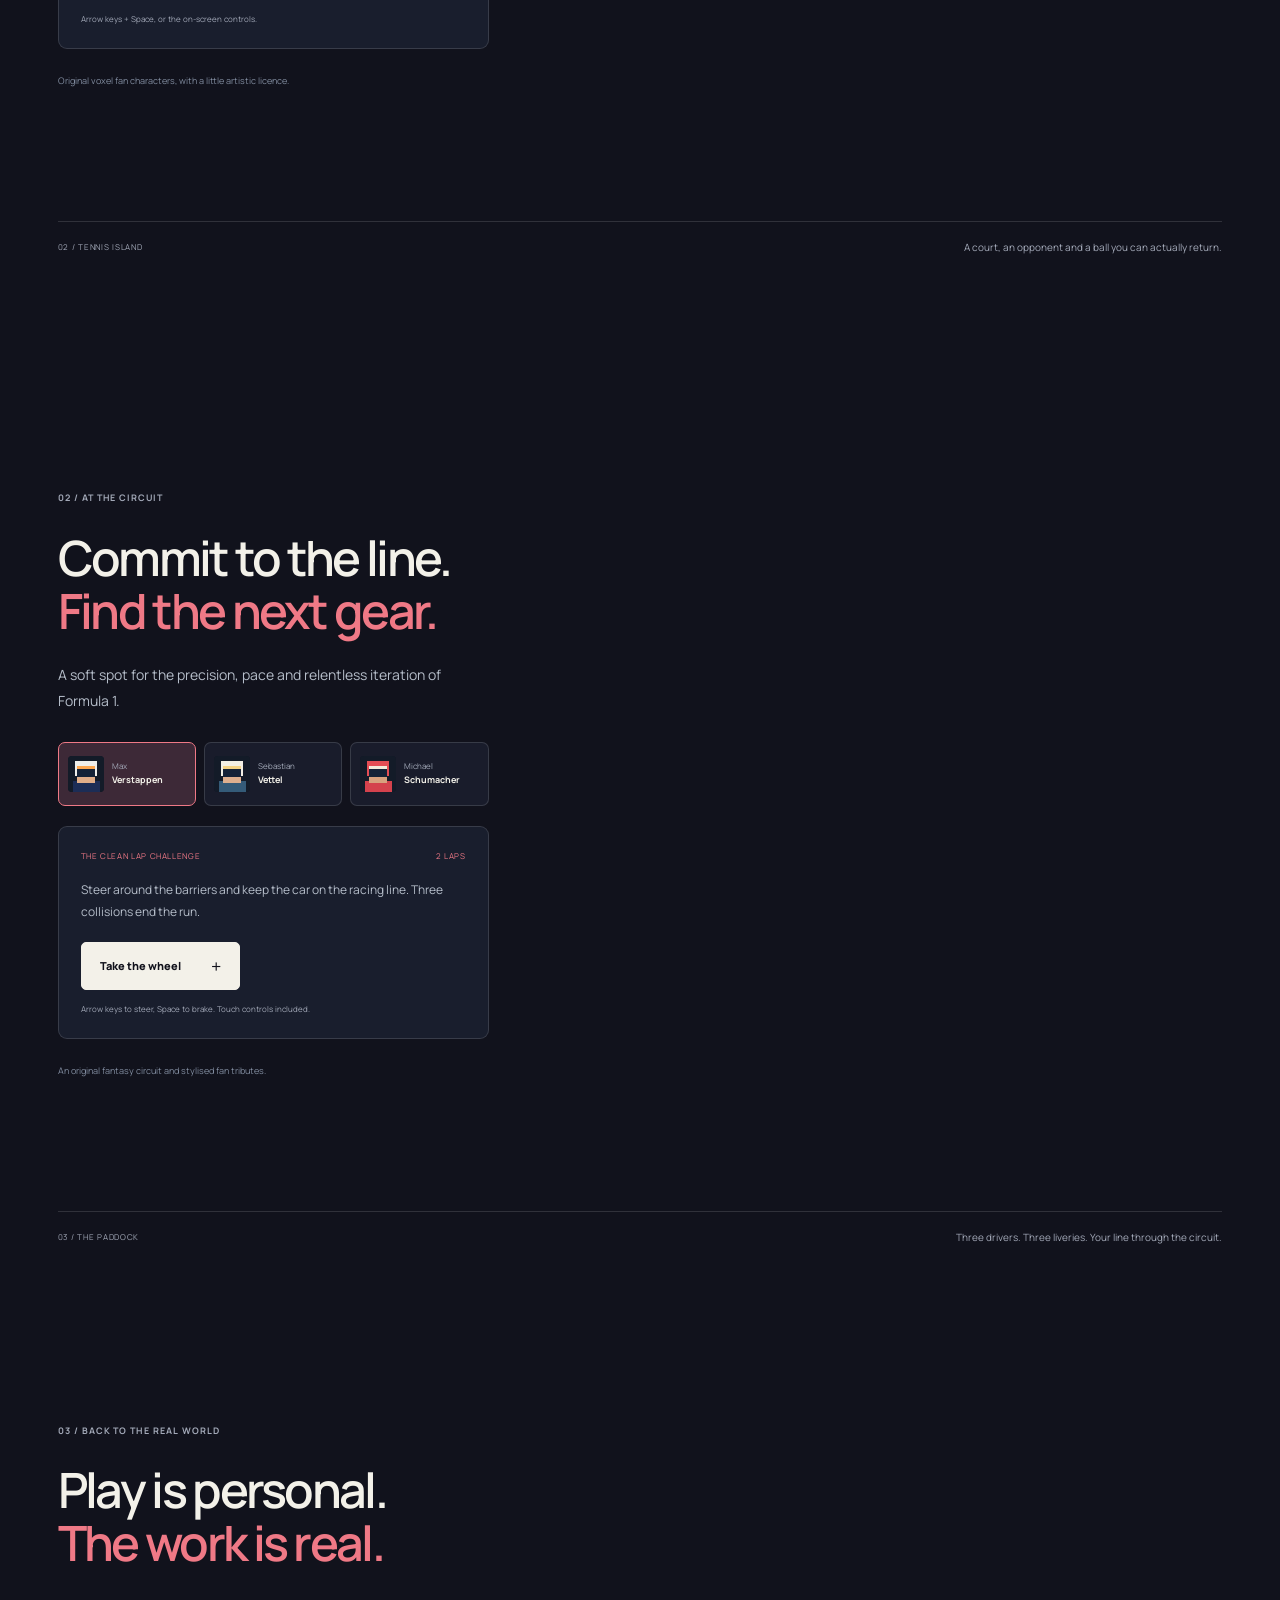
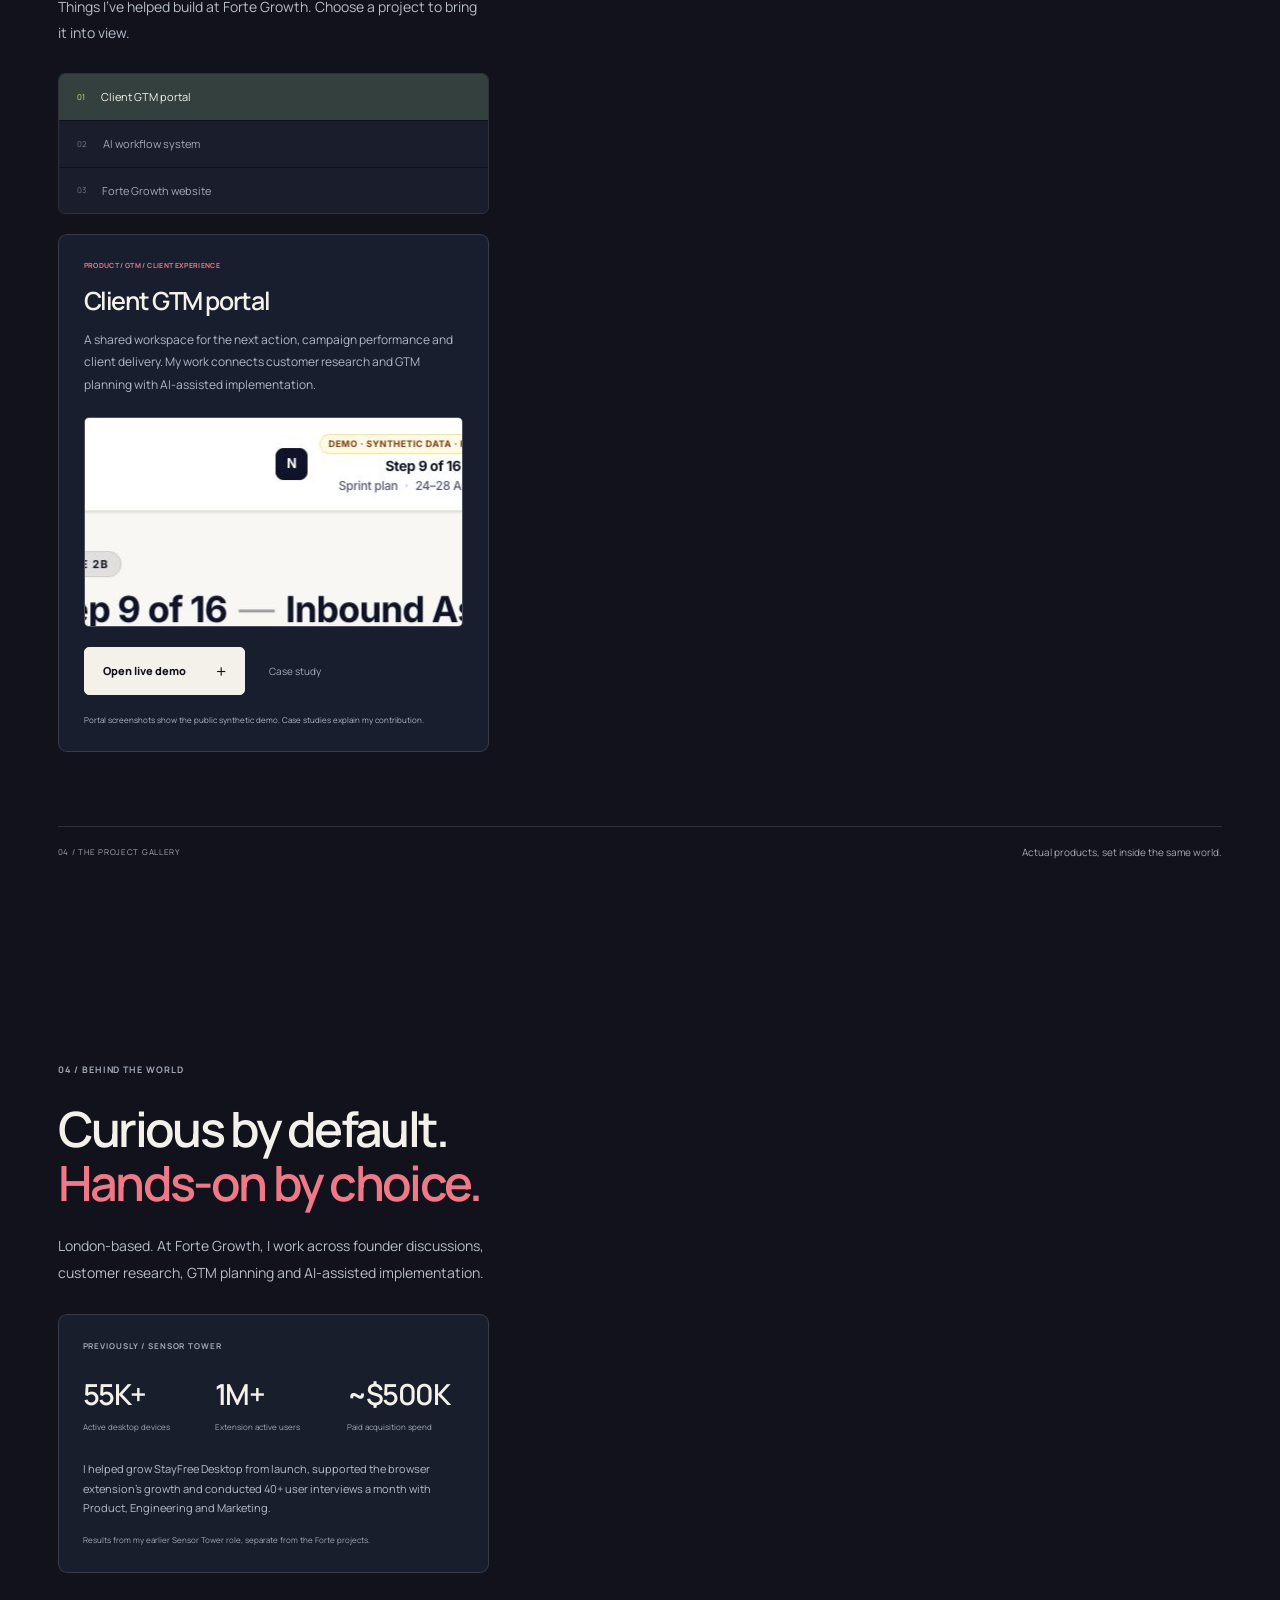
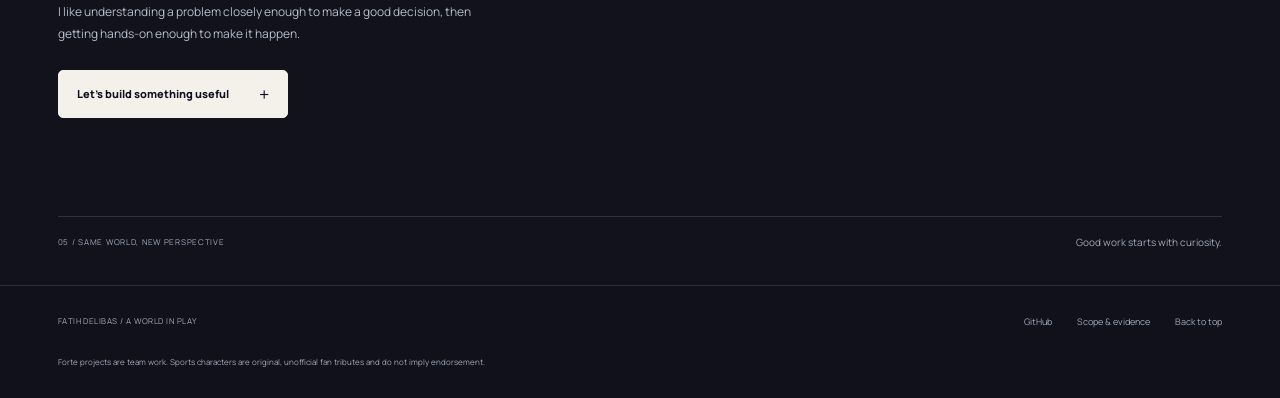
==== commit f1dbf25c: "Load polished world renderer and game version" ====
--- a/index.html
+++ b/index.html
@@ -20,5 +20,5 @@
 <footer class="site-footer"><span>FATIH DELIBAS / A WORLD IN PLAY</span><nav aria-label="Footer"><a href="https://github.com/Coop05/ai-growth-portfolio" target="_blank" rel="noopener">GitHub</a><a href="https://github.com/Coop05/ai-growth-portfolio/blob/main/SCOPE.md" target="_blank" rel="noopener">Scope &amp; evidence</a><a href="#home">Back to top</a></nav><p>Forte projects are team work. Sports characters are original, unofficial fan tributes and do not imply endorsement.</p></footer>
 <aside id="game-hud" class="game-hud" aria-label="Playground controls" hidden><div class="game-hud-head"><div><span id="game-label">RALLY CHALLENGE</span><strong id="game-score">0 / 8</strong></div><button id="exit-game" type="button">Exit game</button></div><p id="game-message" role="status" aria-live="polite">Move to the ball. Hit in the zone.</p><div class="game-controls"><button type="button" data-control="left" aria-label="Move left"><svg viewBox="0 0 24 24" aria-hidden="true"><path d="M16 4 8 12l8 8"/></svg></button><button type="button" id="action-game">Hit</button><button type="button" data-control="right" aria-label="Move right"><svg viewBox="0 0 24 24" aria-hidden="true"><path d="m8 4 8 8-8 8"/></svg></button></div><button id="restart-game" type="button" hidden>Try again</button></aside>
 <button class="return-to-page" id="return-to-page" type="button" hidden>Return to the portfolio</button>
-<script src="three.min.js"></script><script src="software-renderer.js?v=31"></script><script src="script.js?v=31"></script>
+<script src="three.min.js"></script><script src="software-renderer.js?v=32"></script><script src="script.js?v=32"></script>
 </body></html>
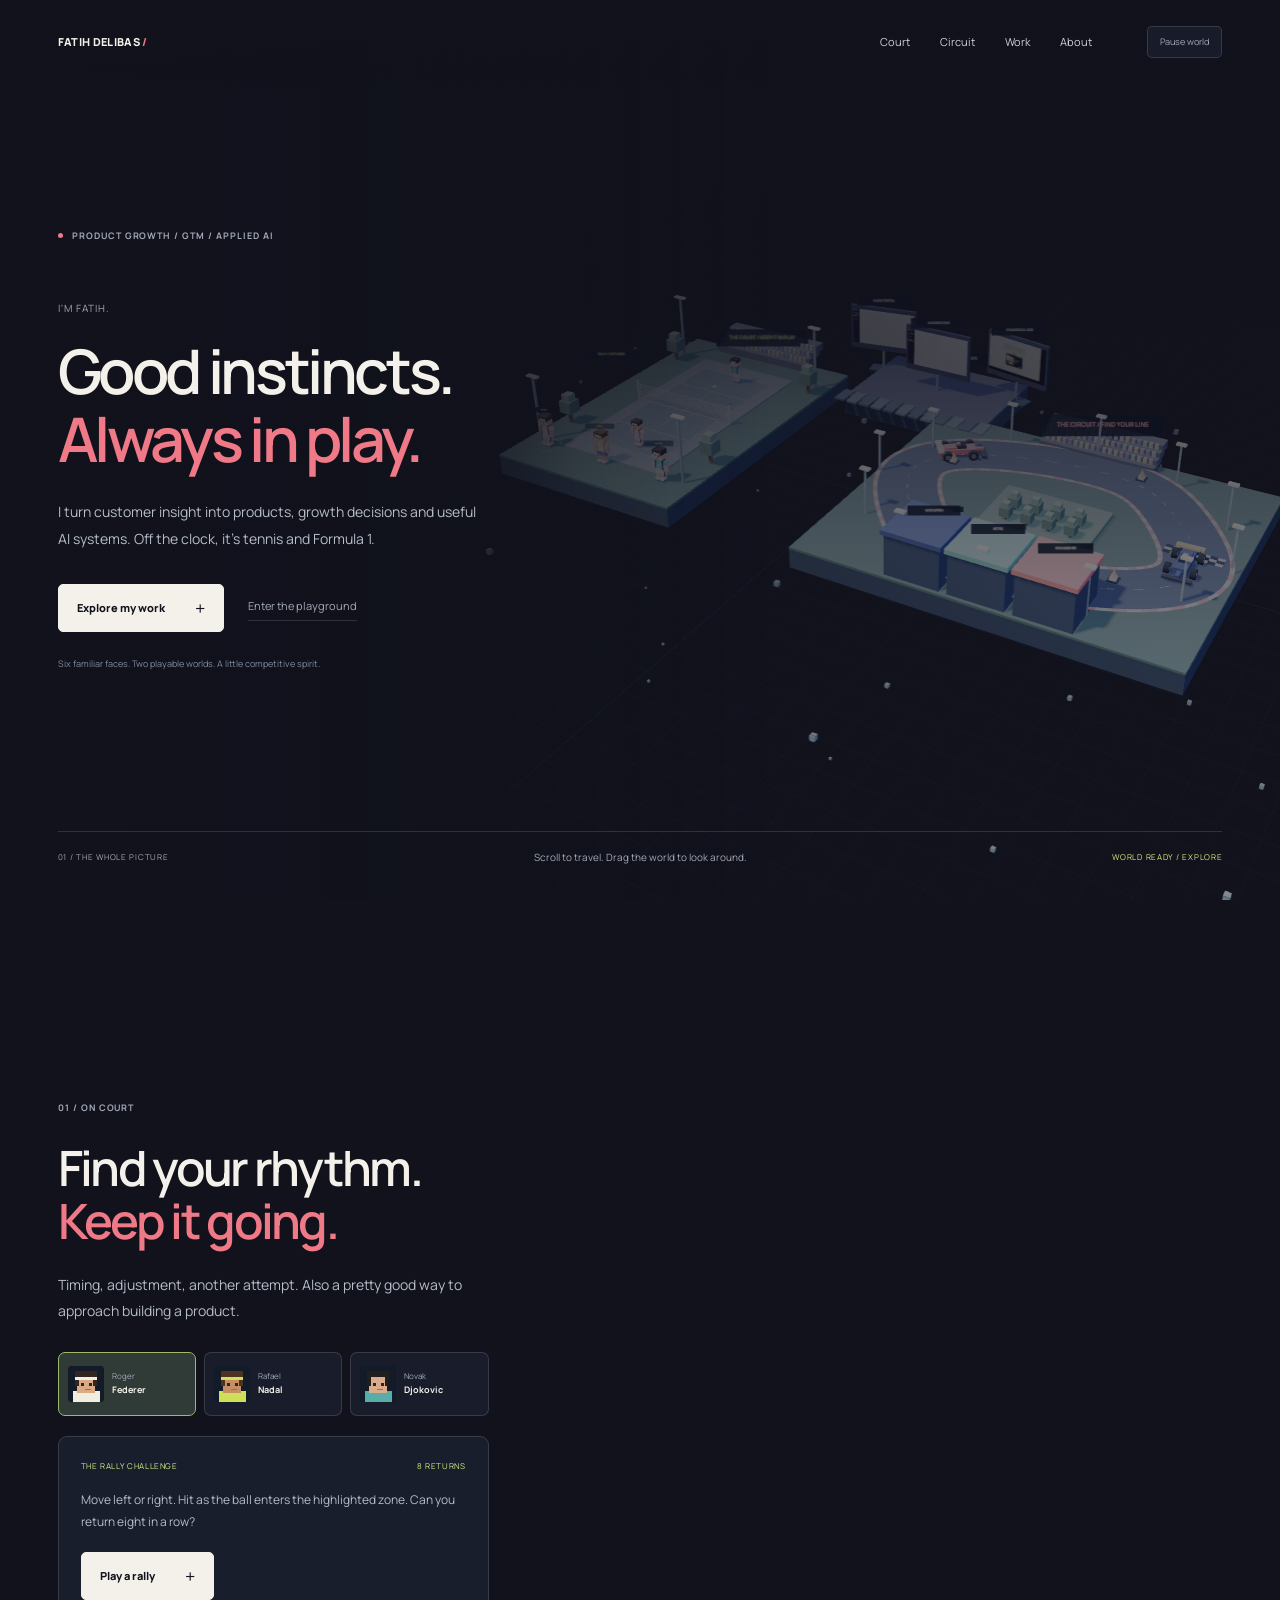
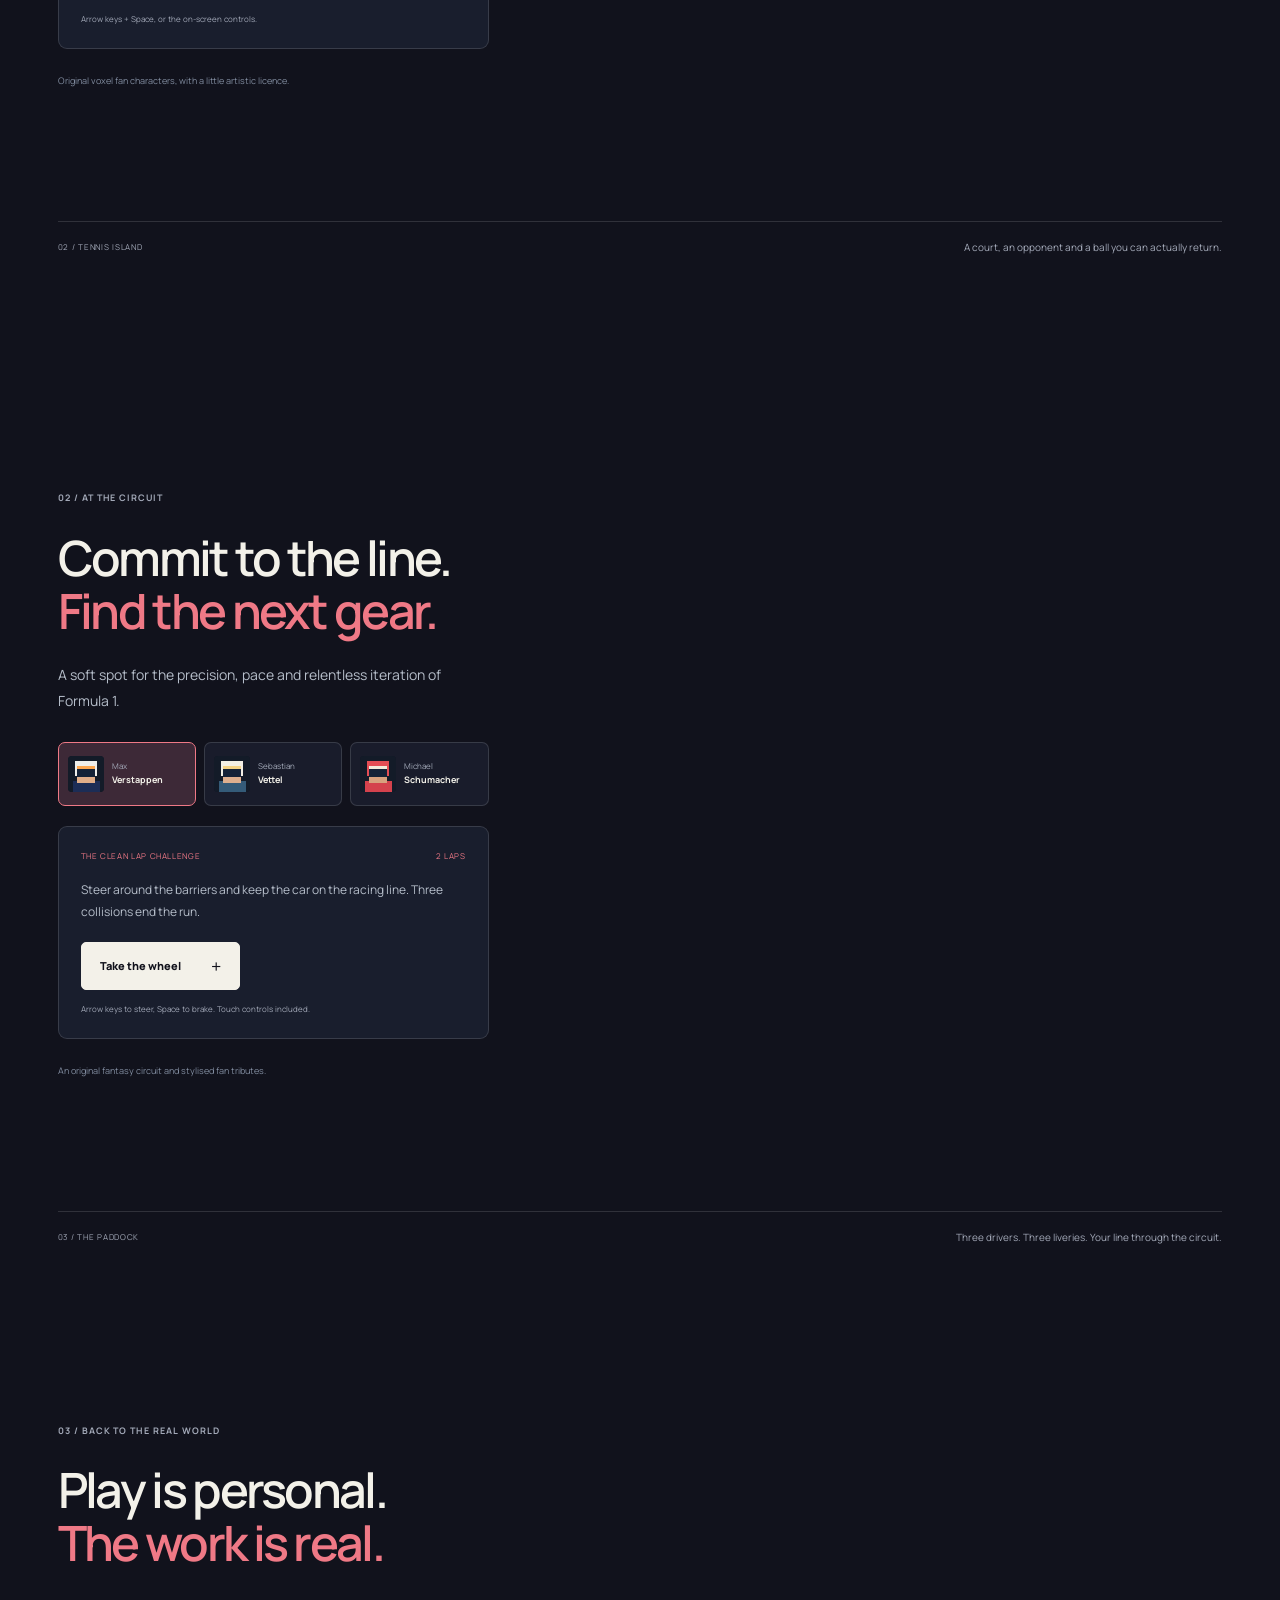
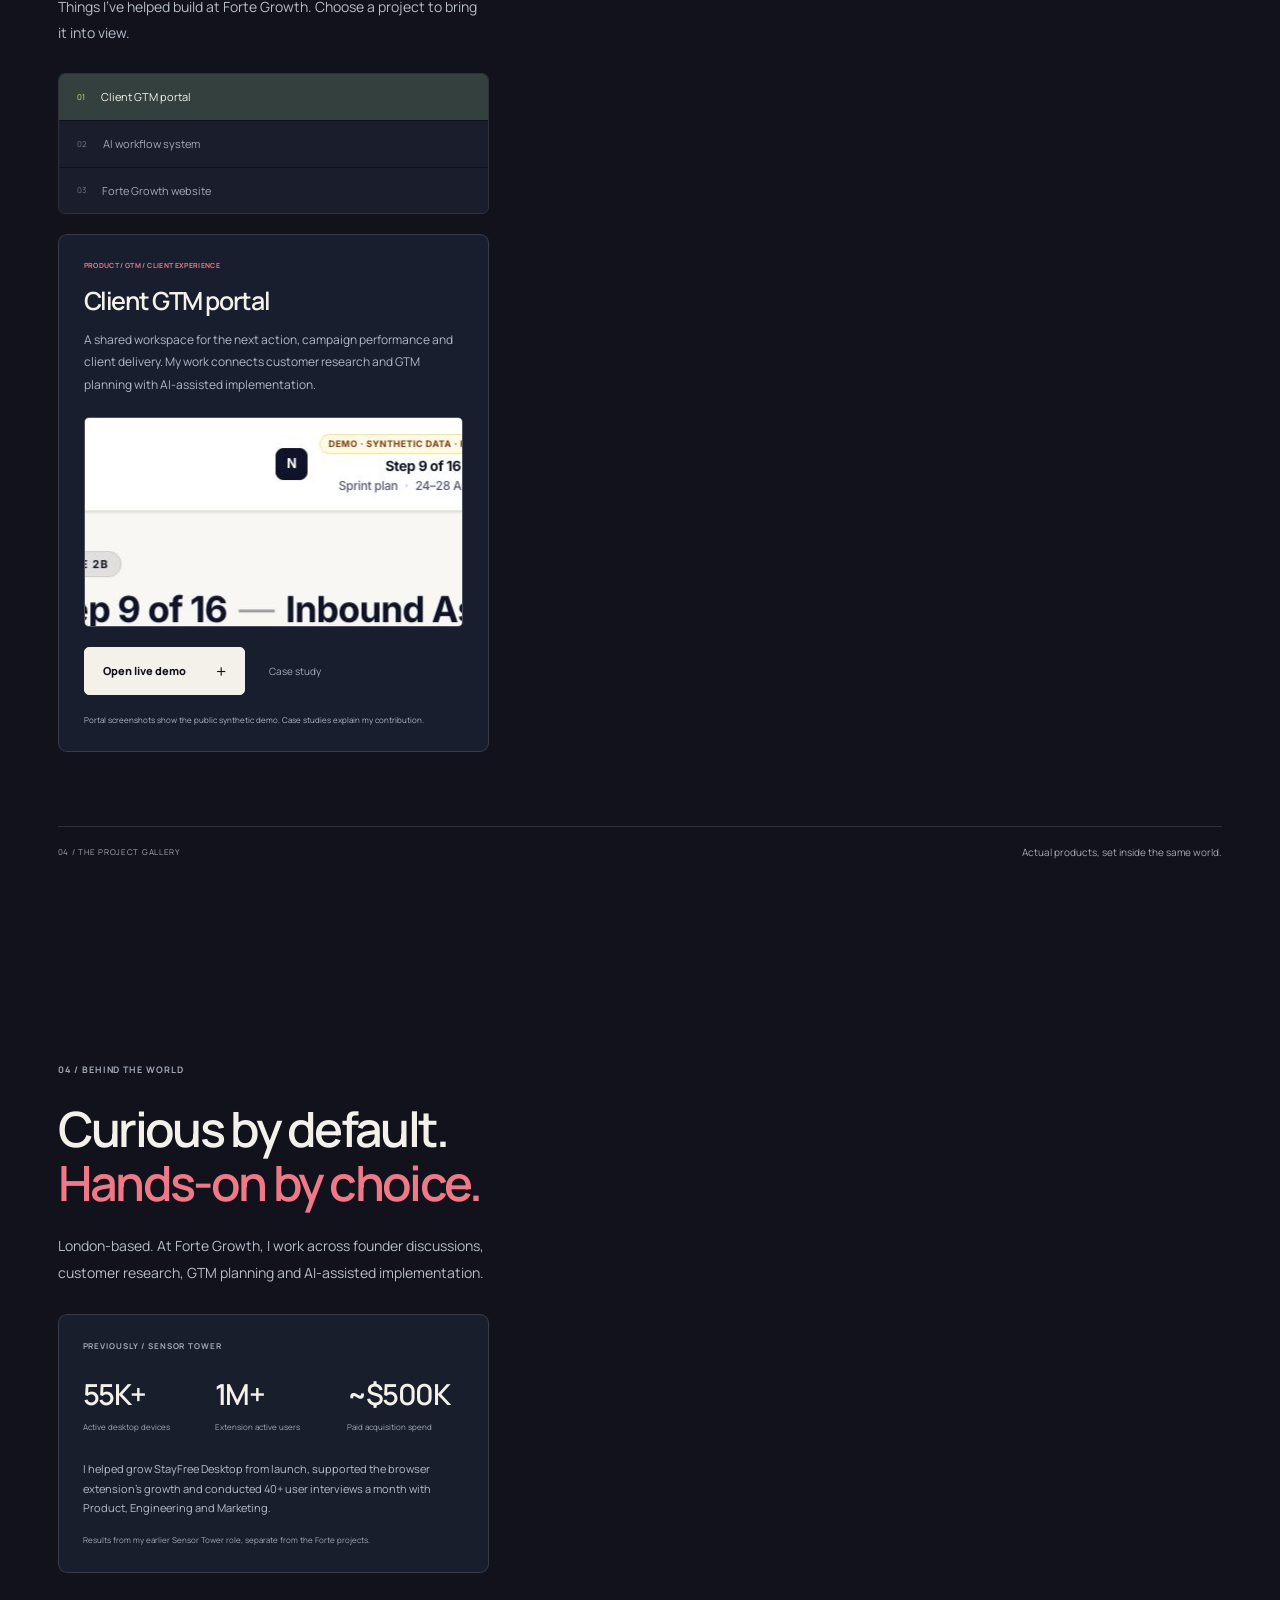
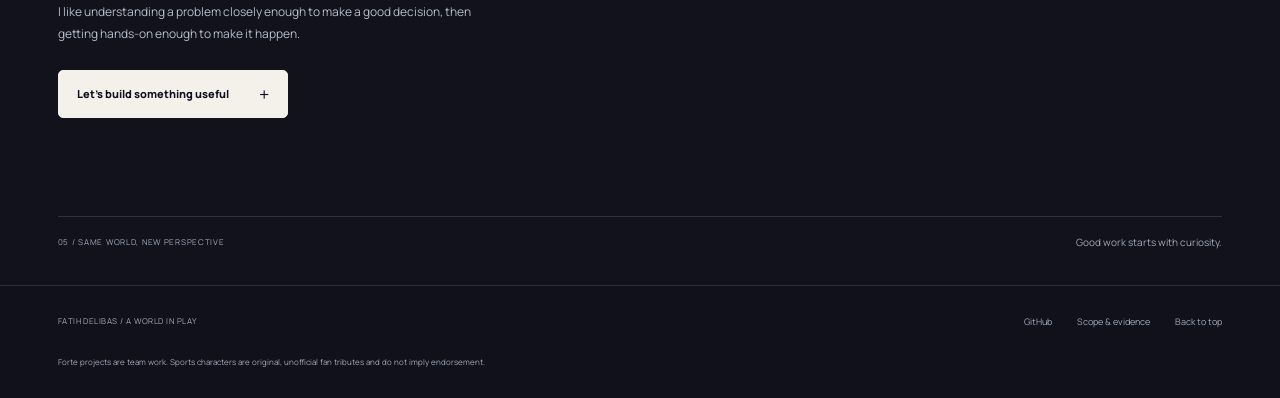
==== commit 02e77069: "Load merged voxel renderer version" ====
--- a/index.html
+++ b/index.html
@@ -20,5 +20,5 @@
 <footer class="site-footer"><span>FATIH DELIBAS / A WORLD IN PLAY</span><nav aria-label="Footer"><a href="https://github.com/Coop05/ai-growth-portfolio" target="_blank" rel="noopener">GitHub</a><a href="https://github.com/Coop05/ai-growth-portfolio/blob/main/SCOPE.md" target="_blank" rel="noopener">Scope &amp; evidence</a><a href="#home">Back to top</a></nav><p>Forte projects are team work. Sports characters are original, unofficial fan tributes and do not imply endorsement.</p></footer>
 <aside id="game-hud" class="game-hud" aria-label="Playground controls" hidden><div class="game-hud-head"><div><span id="game-label">RALLY CHALLENGE</span><strong id="game-score">0 / 8</strong></div><button id="exit-game" type="button">Exit game</button></div><p id="game-message" role="status" aria-live="polite">Move to the ball. Hit in the zone.</p><div class="game-controls"><button type="button" data-control="left" aria-label="Move left"><svg viewBox="0 0 24 24" aria-hidden="true"><path d="M16 4 8 12l8 8"/></svg></button><button type="button" id="action-game">Hit</button><button type="button" data-control="right" aria-label="Move right"><svg viewBox="0 0 24 24" aria-hidden="true"><path d="m8 4 8 8-8 8"/></svg></button></div><button id="restart-game" type="button" hidden>Try again</button></aside>
 <button class="return-to-page" id="return-to-page" type="button" hidden>Return to the portfolio</button>
-<script src="three.min.js"></script><script src="software-renderer.js?v=32"></script><script src="script.js?v=32"></script>
+<script src="three.min.js"></script><script src="software-renderer.js?v=33"></script><script src="script.js?v=33"></script>
 </body></html>
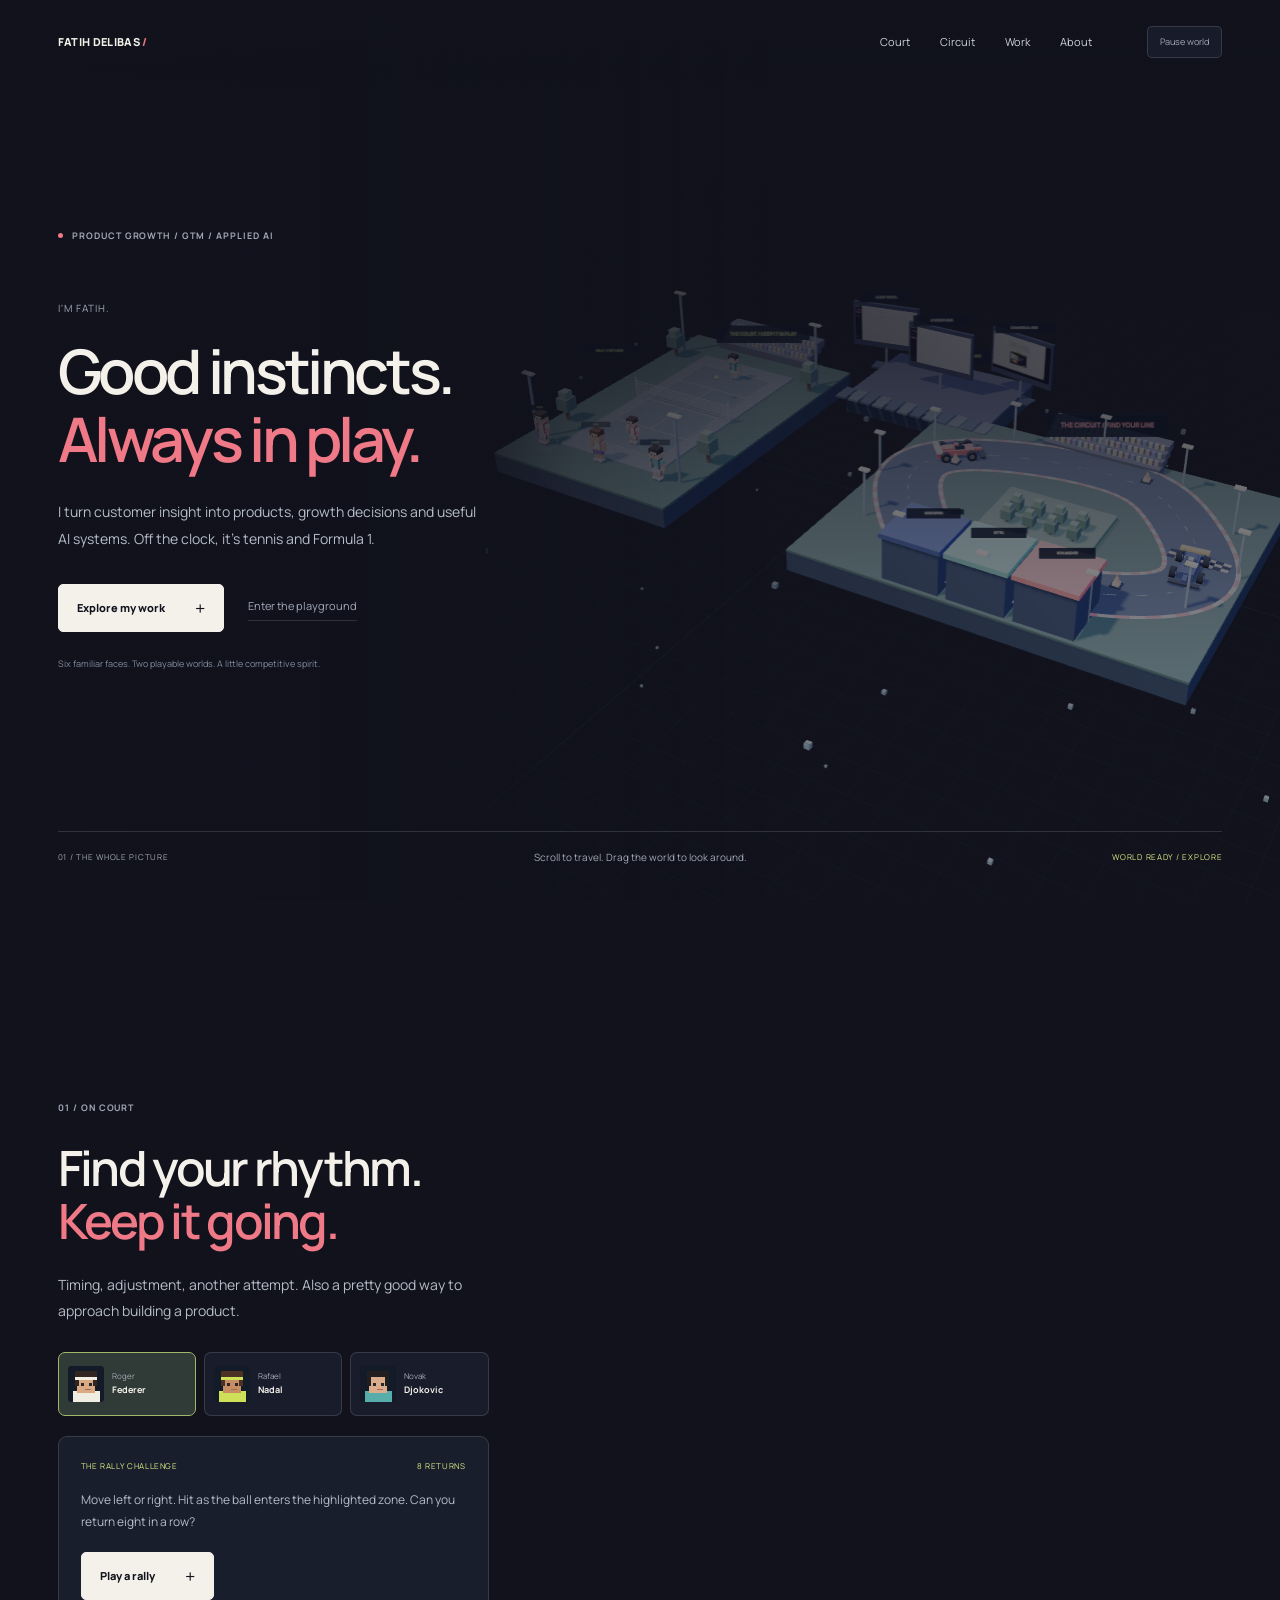
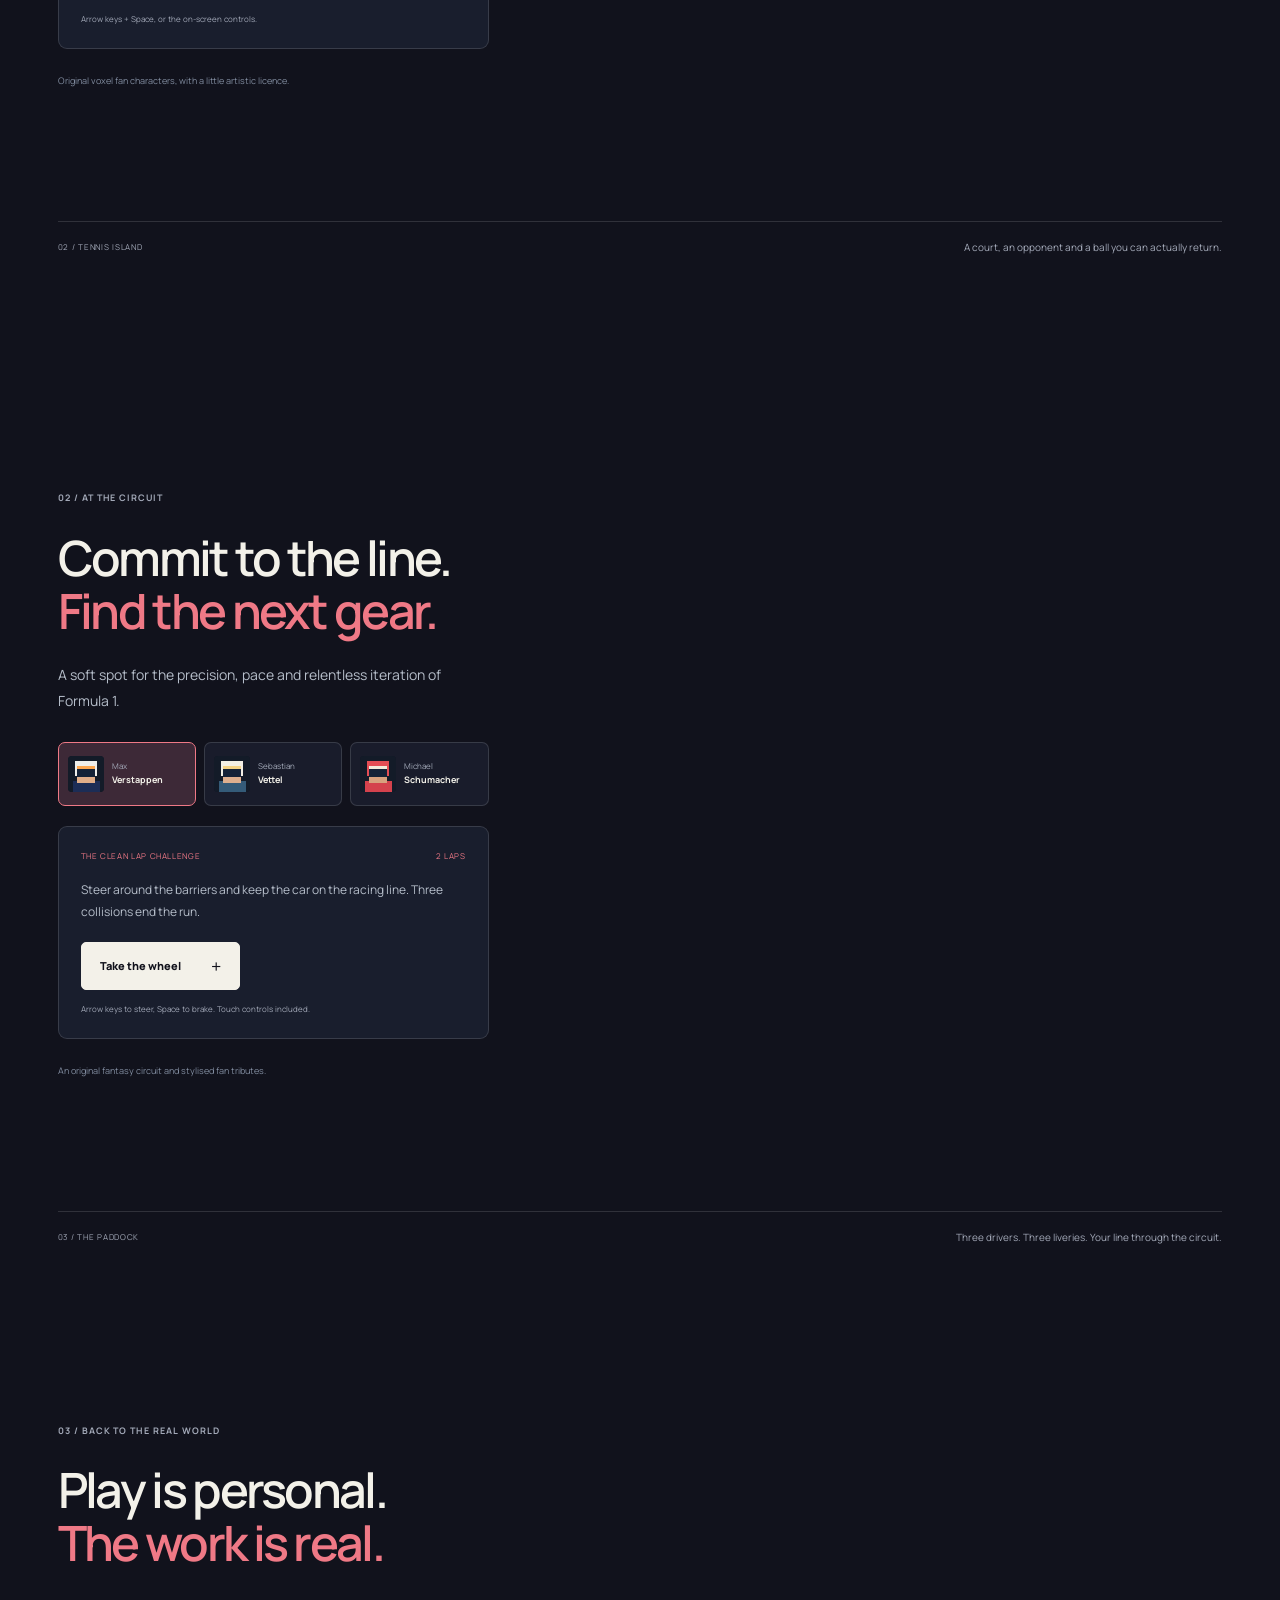
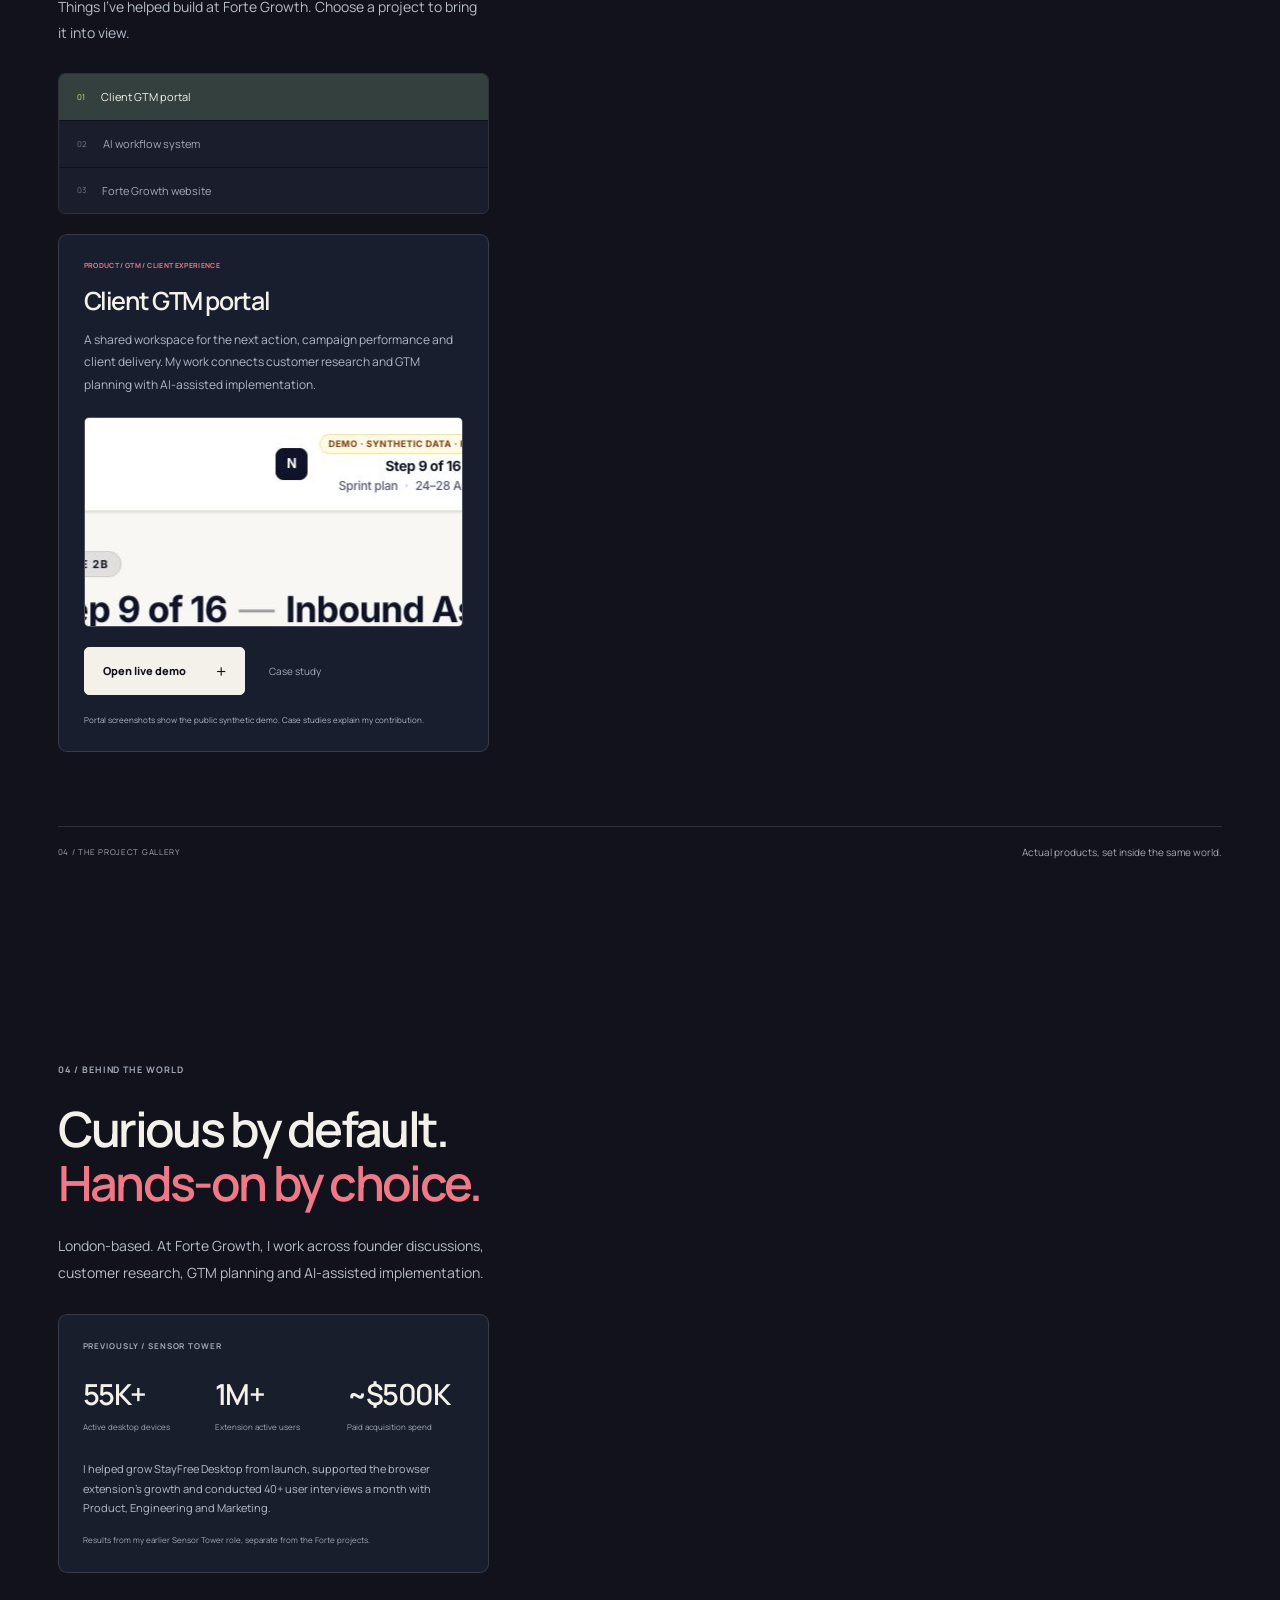
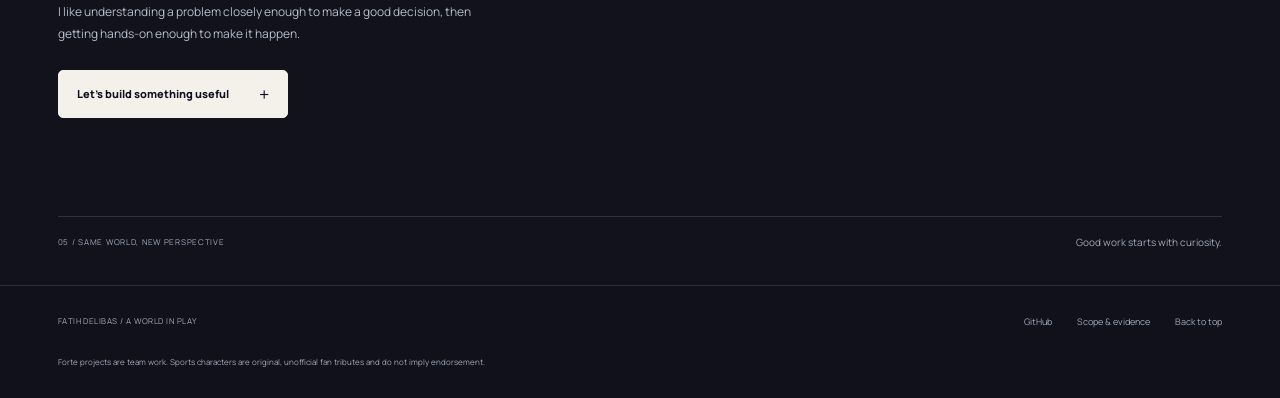
==== commit e98a2efd: "Publish mobile polish and driver camera improvements Updated viewport meta tag and stylesheet versio" ====
--- a/index.html
+++ b/index.html
@@ -1,10 +1,10 @@
 <!doctype html>
 <html lang="en">
 <head>
-<meta charset="utf-8"><meta name="viewport" content="width=device-width,initial-scale=1"><title>Fatih Delibas | A world in play</title>
+<meta charset="utf-8"><meta name="viewport" content="width=device-width,initial-scale=1,viewport-fit=cover"><title>Fatih Delibas | A world in play</title>
 <meta name="description" content="Product growth, GTM and applied AI, through a personal, playable world of tennis, racing and real projects."><meta name="theme-color" content="#11121c"><link rel="canonical" href="https://coop05.github.io/ai-growth-portfolio/"><link rel="icon" href="assets/favicon.svg" type="image/svg+xml">
 <meta property="og:title" content="Fatih Delibas | A world in play"><meta property="og:description" content="Product thinking. Competitive spirit. Explore the work and play a little."><meta property="og:url" content="https://coop05.github.io/ai-growth-portfolio/"><meta property="og:image" content="https://coop05.github.io/ai-growth-portfolio/assets/linkedin-cover-v2.jpg"><meta name="twitter:card" content="summary_large_image">
-<link rel="preconnect" href="https://fonts.googleapis.com"><link rel="preconnect" href="https://fonts.gstatic.com" crossorigin><link href="https://fonts.googleapis.com/css2?family=Manrope:wght@400;500;600;700;800&display=swap" rel="stylesheet"><link rel="stylesheet" href="style.css?v=30">
+<link rel="preconnect" href="https://fonts.googleapis.com"><link rel="preconnect" href="https://fonts.gstatic.com" crossorigin><link href="https://fonts.googleapis.com/css2?family=Manrope:wght@400;500;600;700;800&display=swap" rel="stylesheet"><link rel="stylesheet" href="style.css?v=34">
 </head>
 <body>
 <a href="#work" class="skip">Skip to selected work</a>
@@ -20,5 +20,5 @@
 <footer class="site-footer"><span>FATIH DELIBAS / A WORLD IN PLAY</span><nav aria-label="Footer"><a href="https://github.com/Coop05/ai-growth-portfolio" target="_blank" rel="noopener">GitHub</a><a href="https://github.com/Coop05/ai-growth-portfolio/blob/main/SCOPE.md" target="_blank" rel="noopener">Scope &amp; evidence</a><a href="#home">Back to top</a></nav><p>Forte projects are team work. Sports characters are original, unofficial fan tributes and do not imply endorsement.</p></footer>
 <aside id="game-hud" class="game-hud" aria-label="Playground controls" hidden><div class="game-hud-head"><div><span id="game-label">RALLY CHALLENGE</span><strong id="game-score">0 / 8</strong></div><button id="exit-game" type="button">Exit game</button></div><p id="game-message" role="status" aria-live="polite">Move to the ball. Hit in the zone.</p><div class="game-controls"><button type="button" data-control="left" aria-label="Move left"><svg viewBox="0 0 24 24" aria-hidden="true"><path d="M16 4 8 12l8 8"/></svg></button><button type="button" id="action-game">Hit</button><button type="button" data-control="right" aria-label="Move right"><svg viewBox="0 0 24 24" aria-hidden="true"><path d="m8 4 8 8-8 8"/></svg></button></div><button id="restart-game" type="button" hidden>Try again</button></aside>
 <button class="return-to-page" id="return-to-page" type="button" hidden>Return to the portfolio</button>
-<script src="three.min.js"></script><script src="software-renderer.js?v=33"></script><script src="script.js?v=33"></script>
+<script src="three.min.js"></script><script src="software-renderer.js?v=33"></script><script src="script.js?v=34"></script>
 </body></html>
--- a/style.css
+++ b/style.css
@@ -1,5 +1,6 @@
 :root{color-scheme:dark;--bg:#11121c;--panel:#1c2030;--ink:#f3f1e9;--muted:#a3a9b8;--red:#ef7986;--lime:#d7ec83;--line:#ffffff22;--font:'Manrope',Arial,sans-serif}*{box-sizing:border-box}html{scroll-behavior:smooth;scroll-padding-top:95px}body{margin:0;font-family:var(--font);background:var(--bg);color:var(--ink);font-size:14px;line-height:1.8;-webkit-font-smoothing:antialiased}h1,h2,h3,p{margin:0}h1,h2,h3{font:600 54px/1.1 var(--font);letter-spacing:-.055em}h1{font-size:clamp(48px,4.8vw,76px)}h2{font-size:clamp(40px,3.8vw,62px)}h3{font-size:25px}h1 span,h2 span{color:var(--red)}a{color:inherit;text-decoration:none}button,input{font:inherit}button{cursor:pointer;color:inherit}a,button{-webkit-tap-highlight-color:transparent;touch-action:manipulation}button:focus-visible,a:focus-visible,[tabindex]:focus-visible{outline:2px solid var(--lime);outline-offset:5px}img{display:block;width:100%}svg{width:22px;height:22px;stroke:currentColor;stroke-width:1.6;fill:none;stroke-linecap:round;stroke-linejoin:round}[hidden]{display:none!important}.skip{position:fixed;top:-100px;left:24px;padding:12px 20px;background:var(--ink);color:var(--bg);z-index:100}.skip:focus{top:12px}.world{position:fixed;left:38%;right:0;top:0;height:100dvh;z-index:0;overflow:hidden;outline-offset:-4px}.world canvas{display:block;width:100%;height:100%;cursor:grab;touch-action:pan-y}.world canvas:active{cursor:grabbing}.world-fallback{position:absolute;inset:25% 5%;display:flex;flex-direction:column;justify-content:center;align-items:center;border:1px solid var(--line);border-radius:24px;background:radial-gradient(ellipse,#354c54,#20243e 60%,transparent);padding:30px;text-align:center}.world-fallback span{font-size:10px;letter-spacing:.15em}.world-fallback p{color:var(--muted);font-size:12px;margin-top:20px}.world-shade{position:fixed;inset:0;pointer-events:none;background:linear-gradient(90deg,#11121c 0%,#11121cf0 32%,#11121c40 45%,transparent 60%);z-index:1}.site-header{position:fixed;top:0;left:0;right:0;display:flex;justify-content:space-between;align-items:center;gap:20px;padding:26px 4.5%;z-index:20;background:linear-gradient(#11121cf2,#11121caa,transparent)}.wordmark{font-size:11px;font-weight:800;letter-spacing:.03em}.wordmark span{color:var(--red)}.site-header nav{display:flex;gap:30px;margin-left:auto;margin-right:35px;font-size:11px}.site-header nav a{color:#ced1da}.site-header nav a:hover,.site-header nav a.active{color:var(--red)}.site-header>button{background:#1c2030b8;border:1px solid var(--line);border-radius:5px;padding:7px 12px;font-size:9px;color:var(--muted)}main{position:relative;z-index:2;pointer-events:none}.chapter{min-height:110dvh;position:relative;display:flex;align-items:center;padding:130px 4.5% 130px;pointer-events:none}.hero{min-height:100dvh}.chapter-content{width:37%;max-width:540px;pointer-events:auto}.hero .chapter-content{width:42%;max-width:590px}.eyebrow{font-size:9px;letter-spacing:.11em;font-weight:700;color:var(--muted);display:flex;align-items:center;gap:9px}.eyebrow i{width:5px;height:5px;display:inline-block;background:var(--red);border-radius:50%}.hero-name{font-size:10px;letter-spacing:.1em;margin:55px 0 20px;color:var(--muted)}.hero .intro{margin-top:27px}.intro{font-size:14px;line-height:1.9;max-width:430px;margin:24px 0;color:#b5bdc9}.hero-links{display:flex;align-items:center;gap:24px;margin-top:32px}.primary{display:inline-flex;align-items:center;justify-content:space-between;gap:30px;background:var(--ink);color:var(--bg);border:1px solid var(--ink);font-size:11px;font-weight:800;padding:13px 18px;border-radius:5px;transition:background .2s,transform .2s}.primary span{font-size:18px;line-height:1;font-weight:400}.primary:hover{background:var(--lime);border-color:var(--lime);transform:translateY(-2px)}.quiet-link{font-size:11px;color:var(--muted);border-bottom:1px solid var(--line);padding-bottom:4px}.small-note{font-size:9px;color:#818c9f;margin:24px 0 0;max-width:420px}.world-caption{position:absolute;bottom:34px;left:4.5%;right:4.5%;display:flex;justify-content:space-between;align-items:center;gap:20px;border-top:1px solid var(--line);padding-top:16px;font-size:9px;color:var(--muted);pointer-events:none}.world-caption>span{font-size:8px;letter-spacing:.09em}.world-caption p{font-size:10px}.world-status{color:var(--lime)!important}.chapter-content>.eyebrow{margin-bottom:24px}.hero .chapter-content>.eyebrow{margin-bottom:0}.character-picker{display:grid;grid-template-columns:1fr 1fr 1fr;gap:8px;margin:27px 0 20px}.character-picker button{border:1px solid var(--line);background:#1c2030cc;border-radius:7px;padding:13px 9px;display:flex;align-items:center;gap:8px;min-width:0;text-align:left;transition:background .2s,border-color .2s}.character-picker button:hover{background:#2c324a}.character-picker button[aria-pressed=true]{background:#303a36;border-color:#a0b868}.circuit-chapter .character-picker button[aria-pressed=true]{background:#3d2937;border-color:var(--red)}.character-picker canvas{width:36px;height:36px;image-rendering:pixelated;flex-shrink:0;border-radius:4px;background:#121725}.character-picker span{font-size:8px;line-height:1.6;color:var(--muted);min-width:0}.character-picker strong{font-weight:700;font-size:9px;color:var(--ink)}.play-card{background:#1b2030e8;border:1px solid var(--line);border-radius:9px;padding:22px}.play-card-top{display:flex;justify-content:space-between;font-size:8px;letter-spacing:.08em;color:var(--lime)}.circuit-chapter .play-card-top{color:var(--red)}.play-card p{font-size:12px;color:#b5bdc9;margin:16px 0 20px}.input-note{font-size:8px;display:block;color:var(--muted);margin-top:12px}.work-chapter{min-height:135dvh}.work-picker{display:grid;gap:1px;border:1px solid var(--line);border-radius:7px;overflow:hidden;margin:26px 0 20px}.work-picker button{display:flex;align-items:center;gap:16px;padding:13px 18px;background:#1c2030d9;border:0;text-align:left;color:var(--muted);font-size:11px}.work-picker button span{font-size:8px;color:#737d91}.work-picker button[aria-pressed=true]{background:#34403e;color:var(--ink)}.work-picker button[aria-pressed=true] span{color:var(--lime)}.project-panel{background:#1b2030ec;border:1px solid var(--line);border-radius:9px;padding:25px}.project-panel .eyebrow{font-size:7px;letter-spacing:.05em;color:var(--red)}.project-panel h3{margin:14px 0}.project-panel>p:not(.eyebrow){font-size:12px;color:#afb8c8;line-height:1.9}.project-image-link{display:block;margin:20px 0;border:1px solid #ffffff3b;border-radius:5px;overflow:hidden;max-height:210px}.project-image-link img{width:100%;aspect-ratio:1.75;object-fit:cover;object-position:top}.project-actions{display:flex;gap:24px;align-items:center;font-size:10px}.project-actions a:not(.primary){color:var(--muted)}.project-panel .project-evidence{font-size:8px!important;margin-top:18px;line-height:1.7!important}.experience-card{padding:24px;background:#1b2030e8;border:1px solid var(--line);border-radius:9px;margin:28px 0}.experience-card>.eyebrow{font-size:8px}.stats{display:grid;grid-template-columns:1fr 1fr 1fr;gap:16px;margin:20px 0 24px}.stats strong{font-size:29px;letter-spacing:-.05em;font-weight:600;display:block;line-height:1.4}.stats span{font-size:8px;color:var(--muted);display:block;line-height:1.8;margin-top:6px}.experience-card>p:not(.eyebrow){font-size:11px;color:#b5bdc9}.experience-card small{font-size:8px;color:var(--muted);display:block;margin-top:15px}.final-intro{font-size:12px}.site-footer{position:relative;z-index:2;background:#11121ce6;border-top:1px solid var(--line);padding:28px 4.5%;display:flex;justify-content:space-between;flex-wrap:wrap;gap:25px;font-size:9px;color:var(--muted)}.site-footer>span{letter-spacing:.06em;font-size:8px}.site-footer nav{display:flex;gap:25px}.site-footer p{font-size:8px;flex-basis:100%}.scroll-progress{position:fixed;top:0;left:0;width:100%;height:2px;transform:scaleX(0);transform-origin:left;background:var(--red);z-index:40}.game-hud{position:fixed;bottom:28px;left:50%;transform:translateX(-50%);z-index:50;width:min(460px,calc(100% - 32px));background:#171e2dec;border:1px solid #d7ec8355;border-radius:12px;padding:20px;box-shadow:0 15px 60px #0008;backdrop-filter:blur(16px)}.game-hud-head{display:flex;justify-content:space-between;align-items:start}.game-hud-head>div{display:flex;flex-direction:column}.game-hud-head span{font-size:8px;letter-spacing:.1em;color:var(--lime)}.game-hud-head strong{font-size:25px;font-weight:600;line-height:1.5;letter-spacing:-.03em}.game-hud-head button{border:1px solid var(--line);border-radius:4px;background:transparent;font-size:9px;padding:6px 10px;color:var(--muted)}.game-hud>p{font-size:11px;color:var(--muted);margin:7px 0 16px}.game-controls{display:grid;grid-template-columns:1fr 2fr 1fr;gap:10px}.game-controls button{height:50px;background:#2c3549;border:1px solid #64718b;border-radius:6px;display:flex;align-items:center;justify-content:center;touch-action:none;user-select:none;-webkit-user-select:none}.game-controls button:active{background:#536940}.game-controls #action-game{background:var(--lime);border-color:var(--lime);color:#182022;font-size:13px;font-weight:800}.game-hud>#restart-game{width:100%;margin-top:12px;background:var(--red);border:0;padding:11px;border-radius:5px;color:var(--bg);font-weight:700;font-size:12px}.playing{overflow:hidden}.playing .world{left:0;width:100%;z-index:30}.playing .world canvas{touch-action:none;cursor:crosshair}.playing main,.playing .site-footer,.playing .world-shade{visibility:hidden}.playing .site-header{pointer-events:none;z-index:40;opacity:.5}.playing .site-header nav,.playing .site-header button{visibility:hidden}.return-to-page{display:none}.no-world .world{background:radial-gradient(ellipse,#294039,#20243e)}.no-world .character-picker{opacity:.7}.no-world .world-caption{display:none}
 @media(max-width:1150px){.chapter-content{width:42%}.hero .chapter-content{width:45%}.world{left:39%}.character-picker button{flex-direction:column;gap:6px;align-items:start;padding:12px}.character-picker span{font-size:8px}.character-picker strong{font-size:9px}.hero-links{flex-wrap:wrap;gap:18px}.site-header nav{gap:22px;margin-right:15px}.hero-name{margin-top:40px}.world-caption .world-status{display:none}.stats strong{font-size:25px}.stats{gap:12px}}
-@media(max-width:760px){html{scroll-padding-top:75px}.site-header{padding:20px 20px;background:linear-gradient(#11121c,#11121ccc,transparent);gap:12px}.wordmark{font-size:9px}.site-header nav{gap:14px;margin:0 0 0 auto;font-size:9px}.site-header>button{position:fixed;top:72px;right:15px;padding:6px 9px;font-size:8px;z-index:25;background:#181e2bdd}.world{left:0;top:65px;height:48dvh;width:100%;right:0}.world-shade{background:linear-gradient(0deg,#11121c 0%,#11121c 39%,#11121c55 50%,transparent 75%)}.chapter{display:block;padding:54dvh 20px 95px;min-height:115dvh}.hero{padding-top:54dvh;min-height:110dvh}.chapter-content,.hero .chapter-content{width:100%;max-width:none;background:linear-gradient(#11121cf2,#11121c);position:relative;border-top:1px solid var(--line);padding-top:24px}.hero .chapter-content{padding-top:22px}.hero-name{margin:18px 0 16px;font-size:9px}.eyebrow{font-size:8px;letter-spacing:.07em}.hero h1{font-size:clamp(37px,8.8vw,61px)}h2{font-size:clamp(35px,8.2vw,57px)}.intro{font-size:12px;line-height:1.9;max-width:500px;margin:20px 0}.hero .intro{margin-top:20px}.hero-links{gap:20px;margin-top:23px;flex-wrap:nowrap}.primary{font-size:10px;gap:20px;padding:11px 15px}.quiet-link{font-size:9px}.small-note{font-size:8px;margin-top:20px}.world-caption{bottom:25px;left:20px;right:20px;font-size:7px;gap:12px;padding-top:13px}.world-caption>span{font-size:7px;letter-spacing:.04em}.world-caption>p{font-size:8px;max-width:140px;text-align:right}.chapter-content>.eyebrow{margin-bottom:19px}.character-picker{margin-top:22px;gap:7px}.character-picker button{flex-direction:row;padding:13px 8px;gap:7px;align-items:center}.character-picker canvas{width:31px;height:31px}.character-picker strong{font-size:8px}.character-picker span{font-size:7px}.play-card{padding:20px}.play-card p{font-size:11px}.play-card-top{font-size:7px}.input-note{font-size:8px}.work-chapter{min-height:0}.work-picker{margin:22px 0 18px}.project-panel{padding:22px}.project-panel h3{font-size:26px}.project-panel>p:not(.eyebrow){font-size:11px}.project-image-link{max-height:260px}.experience-card{padding:22px}.stats strong{font-size:30px}.stats span{font-size:8px}.experience-card>p:not(.eyebrow){font-size:11px}.final-intro{font-size:11px}.site-footer{padding:25px 20px;gap:20px}.site-footer>span{font-size:7px}.site-footer nav{font-size:9px;gap:18px}.site-footer p{font-size:8px}.playing .world{top:0;height:100dvh}.playing .world-shade{visibility:hidden}.game-hud{bottom:16px;padding:16px}.game-hud-head strong{font-size:22px}.game-controls button{height:52px}.game-hud>p{font-size:10px;margin-bottom:13px}.playing .site-header{padding:18px}.playing .site-header .wordmark{font-size:10px}}
-@media(max-width:370px){.site-header{padding-inline:16px}.site-header nav{gap:10px}.chapter{padding-inline:16px}.hero-links{gap:13px}.primary{gap:13px;padding-inline:12px}.quiet-link{font-size:8px}.character-picker button{flex-direction:column;align-items:start}.character-picker strong{font-size:9px}.stats strong{font-size:27px}.world-caption{left:16px;right:16px}.world-caption p{max-width:110px}}
+@media(max-width:760px){html{scroll-padding-top:75px}.site-header{padding:calc(12px + env(safe-area-inset-top)) 16px;background:linear-gradient(#11121c,#11121ccc,transparent);gap:12px}.wordmark{font-size:10px}.site-header nav{gap:2px;margin:0 0 0 auto;font-size:11px}.site-header nav a{min-height:44px;display:flex;align-items:center;padding:0 5px}.site-header>button{position:fixed;top:72px;right:15px;padding:8px 12px;min-height:44px;font-size:11px;z-index:25;background:#181e2bdd}.world{left:0;top:calc(65px + env(safe-area-inset-top));height:48dvh;width:100%;right:0}.world-shade{background:linear-gradient(0deg,#11121c 0%,#11121c 39%,#11121c55 50%,transparent 75%)}.chapter{display:block;padding:54dvh 20px 95px;min-height:115dvh}.hero{padding-top:calc(54dvh + env(safe-area-inset-top));min-height:110dvh}.chapter-content,.hero .chapter-content{width:100%;max-width:none;background:linear-gradient(#11121cf2,#11121c);position:relative;border-top:1px solid var(--line);padding-top:24px}.hero .chapter-content{padding-top:22px}.hero-name{margin:18px 0 16px;font-size:11px}.eyebrow{font-size:10px;letter-spacing:.07em}.hero h1{font-size:clamp(37px,8.8vw,61px)}h2{font-size:clamp(35px,8.2vw,57px)}.intro{font-size:15px;line-height:1.8;max-width:500px;margin:20px 0}.hero .intro{margin-top:20px}.hero-links{gap:16px;margin-top:23px;flex-wrap:wrap}.primary{min-height:48px;font-size:13px;gap:20px;padding:11px 15px}.quiet-link{font-size:13px;min-height:44px;display:inline-flex;align-items:center}.small-note{font-size:11px;margin-top:20px}.world-caption{bottom:25px;left:20px;right:20px;font-size:7px;gap:12px;padding-top:13px}.world-caption>span{font-size:9px;letter-spacing:.04em}.world-caption>p{font-size:10px;max-width:140px;text-align:right}.chapter-content>.eyebrow{margin-bottom:19px}.character-picker{margin-top:22px;gap:7px}.character-picker button{flex-direction:column;padding:13px 6px;gap:8px;align-items:center;text-align:center;min-height:98px}.character-picker canvas{width:36px;height:36px}.character-picker strong{font-size:12px}.character-picker span{font-size:10px}.play-card{padding:20px}.play-card p{font-size:14px}.play-card-top{font-size:10px;letter-spacing:.03em}.input-note{font-size:11px}.work-chapter{min-height:0}.work-picker{margin:22px 0 18px}.work-picker button{font-size:13px;min-height:48px}.work-picker button span{font-size:11px}.project-panel{padding:22px}.project-panel h3{font-size:26px}.project-panel>p:not(.eyebrow){font-size:14px}.project-panel .eyebrow{font-size:10px}.project-panel .project-evidence{font-size:11px!important}.project-actions{font-size:13px;gap:16px;flex-wrap:wrap}.project-actions>a{min-height:44px;display:inline-flex;align-items:center}.project-image-link{max-height:260px}.experience-card{padding:22px}.stats strong{font-size:30px}.stats span{font-size:11px}.experience-card>p:not(.eyebrow){font-size:14px}.experience-card small{font-size:11px}.experience-card>.eyebrow{font-size:10px}.final-intro{font-size:14px}.site-footer{padding:25px 20px;gap:20px}.site-footer>span{font-size:10px}.site-footer nav{font-size:12px;gap:18px;flex-wrap:wrap}.site-footer nav a{min-height:44px;display:flex;align-items:center}.site-footer p{font-size:11px}.playing .world{top:0;height:100dvh}.playing .world-shade{visibility:hidden}.game-hud{bottom:calc(12px + env(safe-area-inset-bottom));padding:16px}.game-hud-head button{min-height:44px;font-size:11px}.game-hud>#restart-game{min-height:48px}.game-hud-head span{font-size:10px}.game-hud-head strong{font-size:22px}.game-controls button{height:52px}.game-hud>p{font-size:13px;margin-bottom:13px}.playing .site-header{padding:calc(12px + env(safe-area-inset-top)) 18px}.playing .site-header .wordmark{font-size:10px}}
+@media(max-width:370px){.site-header{padding-inline:16px}.site-header nav{gap:10px}.chapter{padding-inline:16px}.hero-links{gap:13px}.primary{gap:13px;padding-inline:12px}.quiet-link{font-size:13px}.character-picker button{flex-direction:column;align-items:center}.character-picker strong{font-size:11px}.stats strong{font-size:27px}.world-caption{left:16px;right:16px}.world-caption p{max-width:110px}}
+@media(max-height:500px) and (orientation:landscape){.playing .game-hud{left:auto;right:16px;transform:none;width:310px;bottom:calc(12px + env(safe-area-inset-bottom));padding:12px}.game-hud-head strong{font-size:20px}.game-hud>p{font-size:11px;margin-bottom:8px}.game-controls button{height:44px}.game-hud>#restart-game{padding:8px;margin-top:8px}}
 @media(prefers-reduced-motion:reduce){html{scroll-behavior:auto}*,*:before,*:after{animation:none!important;transition:none!important}.scroll-progress{display:none}}
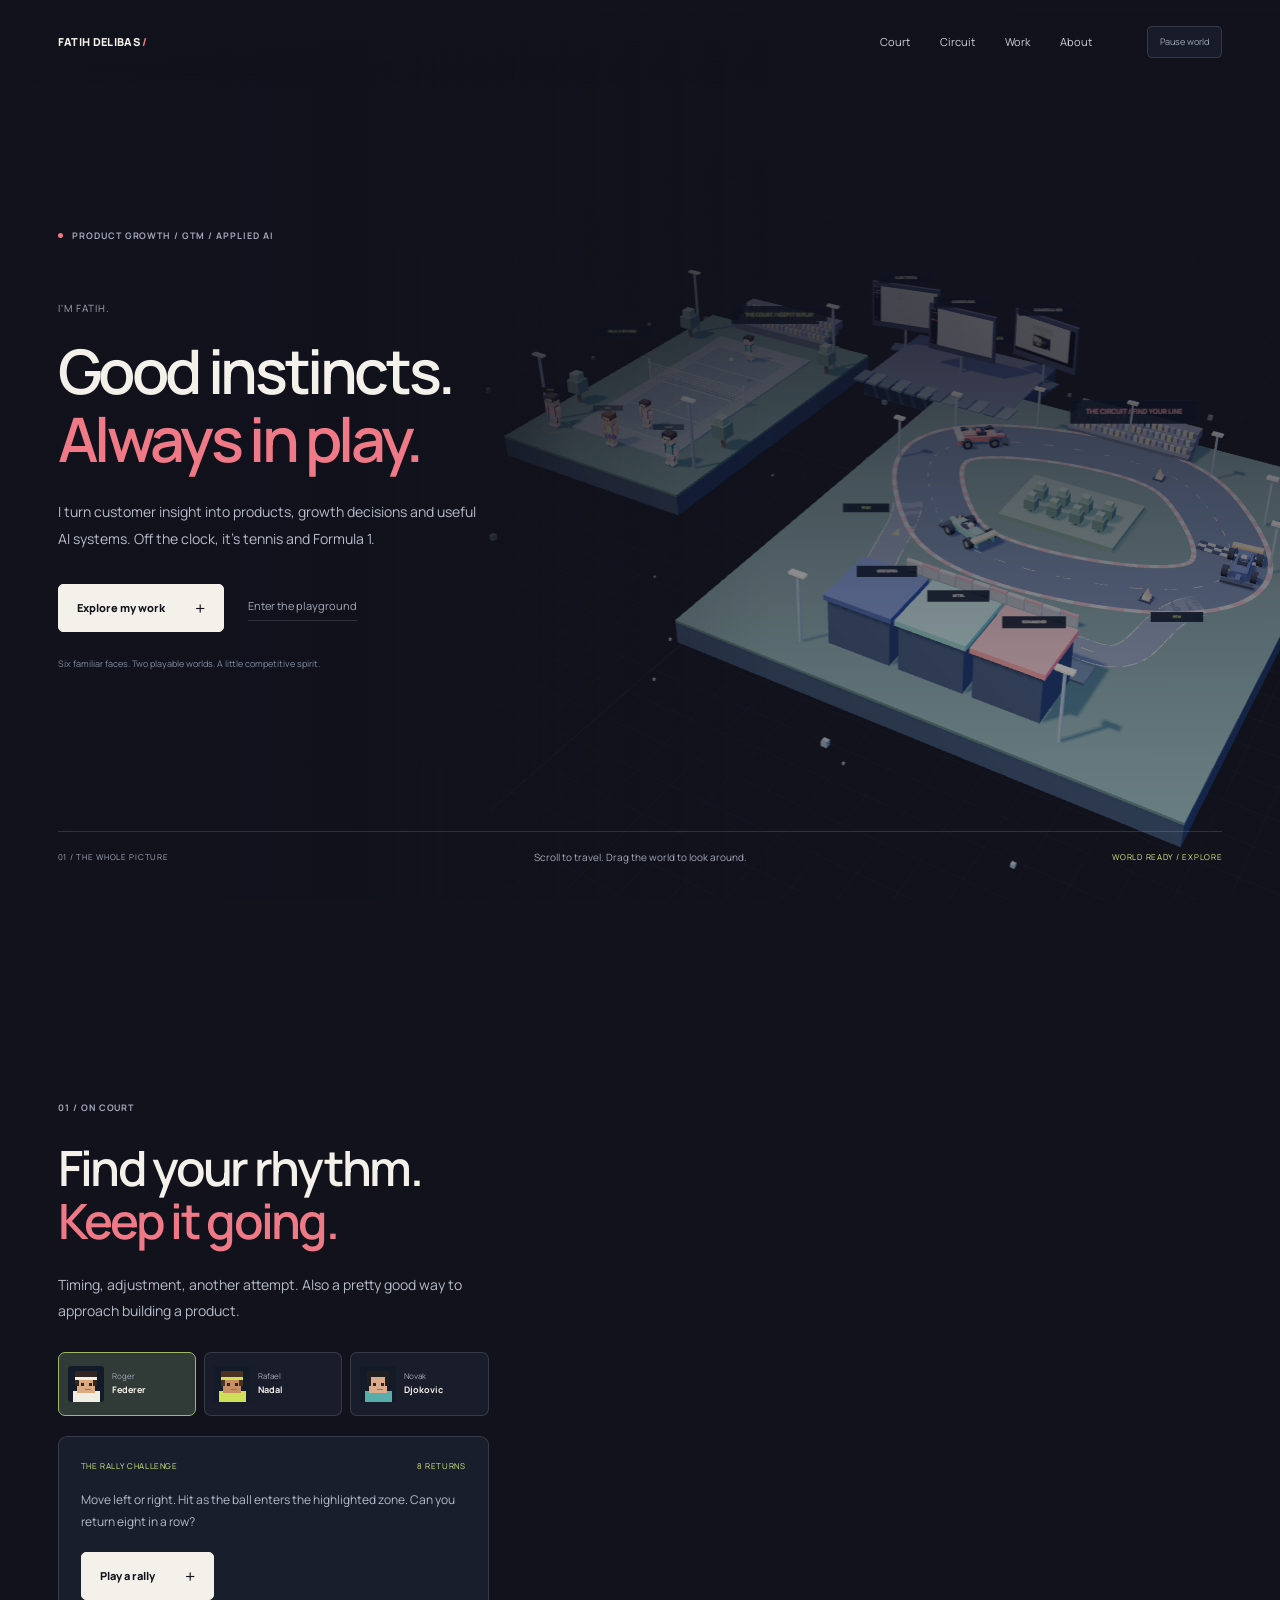
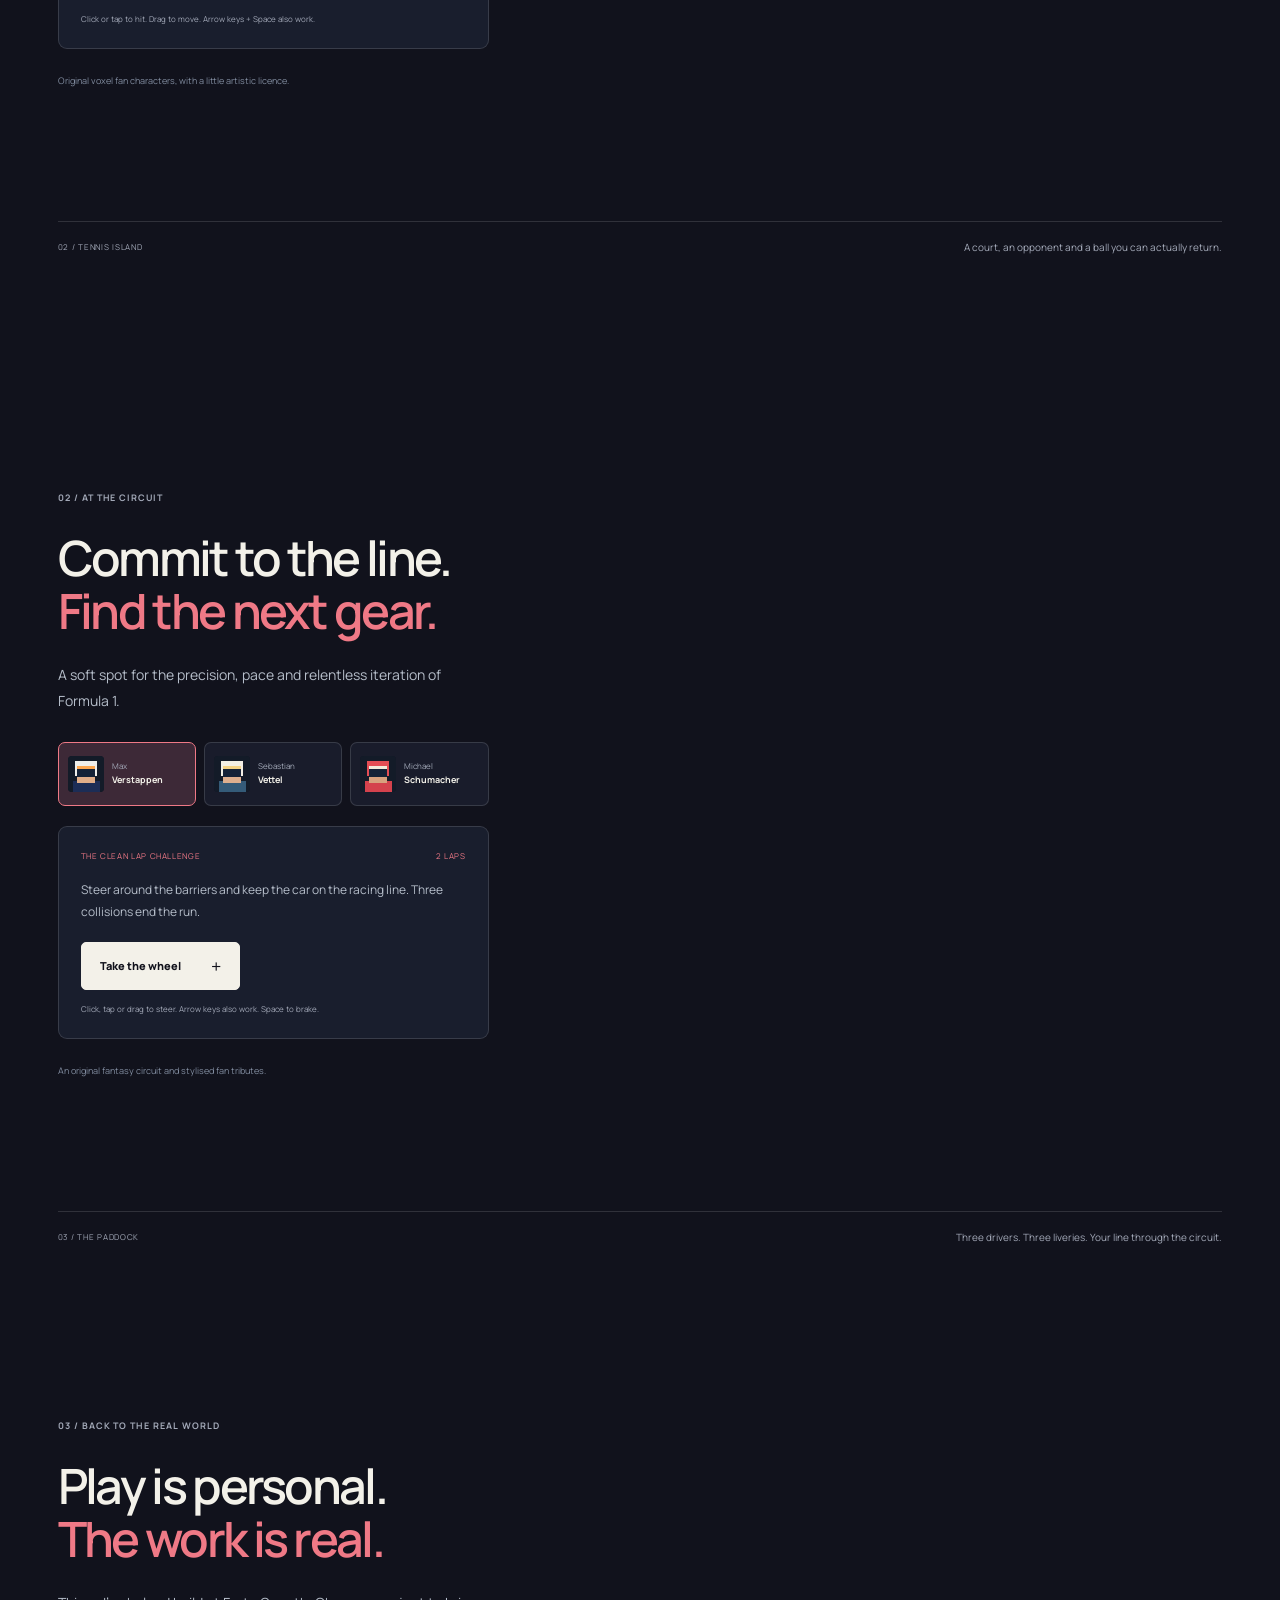
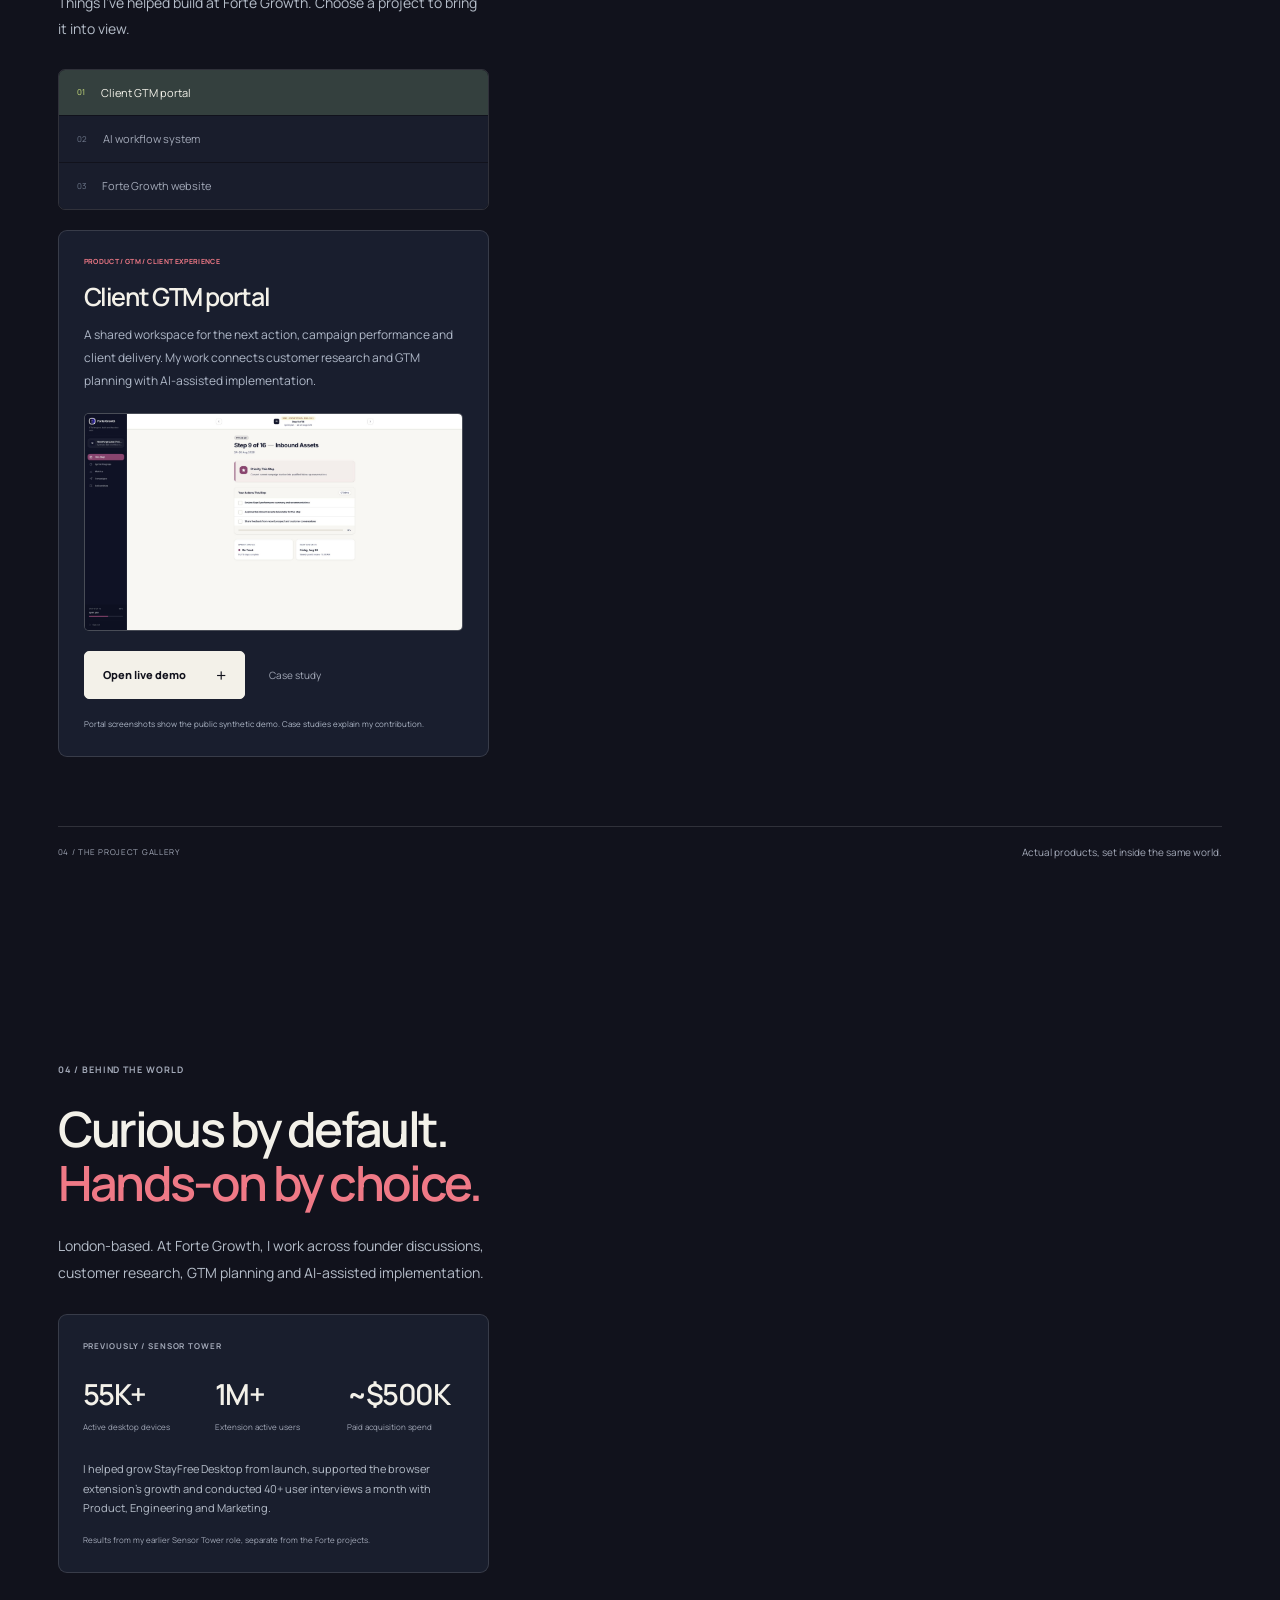
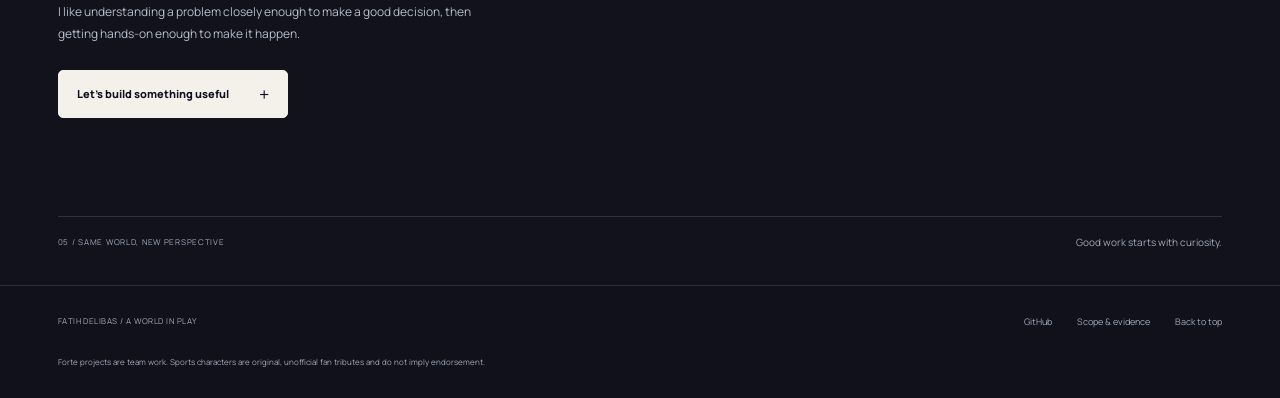
==== commit 326e6895: "Publish pointer gameplay, separated pits and full project images" ====
--- a/index.html
+++ b/index.html
@@ -4,7 +4,7 @@
 <meta charset="utf-8"><meta name="viewport" content="width=device-width,initial-scale=1,viewport-fit=cover"><title>Fatih Delibas | A world in play</title>
 <meta name="description" content="Product growth, GTM and applied AI, through a personal, playable world of tennis, racing and real projects."><meta name="theme-color" content="#11121c"><link rel="canonical" href="https://coop05.github.io/ai-growth-portfolio/"><link rel="icon" href="assets/favicon.svg" type="image/svg+xml">
 <meta property="og:title" content="Fatih Delibas | A world in play"><meta property="og:description" content="Product thinking. Competitive spirit. Explore the work and play a little."><meta property="og:url" content="https://coop05.github.io/ai-growth-portfolio/"><meta property="og:image" content="https://coop05.github.io/ai-growth-portfolio/assets/linkedin-cover-v2.jpg"><meta name="twitter:card" content="summary_large_image">
-<link rel="preconnect" href="https://fonts.googleapis.com"><link rel="preconnect" href="https://fonts.gstatic.com" crossorigin><link href="https://fonts.googleapis.com/css2?family=Manrope:wght@400;500;600;700;800&display=swap" rel="stylesheet"><link rel="stylesheet" href="style.css?v=34">
+<link rel="preconnect" href="https://fonts.googleapis.com"><link rel="preconnect" href="https://fonts.gstatic.com" crossorigin><link href="https://fonts.googleapis.com/css2?family=Manrope:wght@400;500;600;700;800&display=swap" rel="stylesheet"><link rel="stylesheet" href="style.css?v=35">
 </head>
 <body>
 <a href="#work" class="skip">Skip to selected work</a>
@@ -12,13 +12,13 @@
 <header class="site-header"><a class="wordmark" href="#home" aria-label="Fatih Delibas, home">FATIH DELIBAS<span> /</span></a><nav aria-label="Main navigation"><a href="#court">Court</a><a href="#circuit">Circuit</a><a href="#work">Work</a><a href="#about">About</a></nav><button id="soundless-pause" type="button" aria-pressed="false">Pause world</button></header>
 <main>
 <section id="home" class="chapter hero" data-scene="home" aria-labelledby="hero-title"><div class="chapter-content"><p class="eyebrow"><i></i> PRODUCT GROWTH / GTM / APPLIED AI</p><p class="hero-name">I'M FATIH.</p><h1 id="hero-title">Good instincts.<br><span>Always in play.</span></h1><p class="intro">I turn customer insight into products, growth decisions and useful AI systems. Off the clock, it’s tennis and Formula 1.</p><div class="hero-links"><a class="primary" href="#work">Explore my work <span aria-hidden="true">+</span></a><a href="#court" class="quiet-link">Enter the playground</a></div><p class="small-note">Six familiar faces. Two playable worlds. A little competitive spirit.</p></div><div class="world-caption"><span>01 / THE WHOLE PICTURE</span><p>Scroll to travel. Drag the world to look around.</p><span class="world-status" id="world-status">BUILDING THE WORLD</span></div></section>
-<section id="court" class="chapter court-chapter" data-scene="court" aria-labelledby="court-title"><div class="chapter-content"><p class="eyebrow">01 / ON COURT</p><h2 id="court-title">Find your rhythm.<br><span>Keep it going.</span></h2><p class="intro">Timing, adjustment, another attempt. Also a pretty good way to approach building a product.</p><div class="character-picker" aria-label="Choose a tennis character"><button type="button" data-character="federer" aria-pressed="true"><canvas width="48" height="48" aria-hidden="true"></canvas><span>Roger<br><strong>Federer</strong></span></button><button type="button" data-character="nadal" aria-pressed="false"><canvas width="48" height="48" aria-hidden="true"></canvas><span>Rafael<br><strong>Nadal</strong></span></button><button type="button" data-character="djokovic" aria-pressed="false"><canvas width="48" height="48" aria-hidden="true"></canvas><span>Novak<br><strong>Djokovic</strong></span></button></div><div class="play-card"><div class="play-card-top"><span>THE RALLY CHALLENGE</span><span>8 RETURNS</span></div><p>Move left or right. Hit as the ball enters the highlighted zone. Can you return eight in a row?</p><button class="primary" type="button" id="start-tennis">Play a rally <span aria-hidden="true">+</span></button><span class="input-note">Arrow keys + Space, or the on-screen controls.</span></div><p class="small-note">Original voxel fan characters, with a little artistic licence.</p></div><div class="world-caption"><span>02 / TENNIS ISLAND</span><p>A court, an opponent and a ball you can actually return.</p></div></section>
-<section id="circuit" class="chapter circuit-chapter" data-scene="race" aria-labelledby="circuit-title"><div class="chapter-content"><p class="eyebrow">02 / AT THE CIRCUIT</p><h2 id="circuit-title">Commit to the line.<br><span>Find the next gear.</span></h2><p class="intro">A soft spot for the precision, pace and relentless iteration of Formula 1.</p><div class="character-picker" aria-label="Choose a racing character"><button type="button" data-character="verstappen" aria-pressed="true"><canvas width="48" height="48" aria-hidden="true"></canvas><span>Max<br><strong>Verstappen</strong></span></button><button type="button" data-character="vettel" aria-pressed="false"><canvas width="48" height="48" aria-hidden="true"></canvas><span>Sebastian<br><strong>Vettel</strong></span></button><button type="button" data-character="schumacher" aria-pressed="false"><canvas width="48" height="48" aria-hidden="true"></canvas><span>Michael<br><strong>Schumacher</strong></span></button></div><div class="play-card"><div class="play-card-top"><span>THE CLEAN LAP CHALLENGE</span><span>2 LAPS</span></div><p>Steer around the barriers and keep the car on the racing line. Three collisions end the run.</p><button class="primary" type="button" id="start-race">Take the wheel <span aria-hidden="true">+</span></button><span class="input-note">Arrow keys to steer, Space to brake. Touch controls included.</span></div><p class="small-note">An original fantasy circuit and stylised fan tributes.</p></div><div class="world-caption"><span>03 / THE PADDOCK</span><p>Three drivers. Three liveries. Your line through the circuit.</p></div></section>
-<section id="work" class="chapter work-chapter" data-scene="work" aria-labelledby="work-title"><div class="chapter-content"><p class="eyebrow">03 / BACK TO THE REAL WORLD</p><h2 id="work-title">Play is personal.<br><span>The work is real.</span></h2><p class="intro">Things I’ve helped build at Forte Growth. Choose a project to bring it into view.</p><div class="work-picker" aria-label="Choose a project"><button type="button" data-project="0" aria-pressed="true"><span>01</span> Client GTM portal</button><button type="button" data-project="1" aria-pressed="false"><span>02</span> AI workflow system</button><button type="button" data-project="2" aria-pressed="false"><span>03</span> Forte Growth website</button></div><article class="project-panel" id="project-panel"><p class="eyebrow" id="project-type">PRODUCT / GTM / CLIENT EXPERIENCE</p><h3 id="project-title">Client GTM portal</h3><p id="project-copy">A shared workspace for the next action, campaign performance and client delivery. My work connects customer research and GTM planning with AI-assisted implementation.</p><a class="project-image-link" id="project-image-link" href="assets/portal-step.png" target="_blank" rel="noopener" aria-label="Inspect project screenshot"><img id="project-image" src="assets/portal-step.png" width="2302" height="1324" alt="Forte client portal public demo with synthetic data" loading="lazy"></a><div class="project-actions"><a class="primary" id="project-live" href="https://portal.fortegrowth.co/demo" target="_blank" rel="noopener">Open live demo <span aria-hidden="true">+</span></a><a id="project-case" href="https://github.com/Coop05/ai-growth-portfolio/blob/main/case-studies/client-portal.md" target="_blank" rel="noopener">Case study</a></div><p class="project-evidence" id="project-evidence">Portal screenshots show the public synthetic demo. Case studies explain my contribution.</p></article></div><div class="world-caption"><span>04 / THE PROJECT GALLERY</span><p>Actual products, set inside the same world.</p></div></section>
+<section id="court" class="chapter court-chapter" data-scene="court" aria-labelledby="court-title"><div class="chapter-content"><p class="eyebrow">01 / ON COURT</p><h2 id="court-title">Find your rhythm.<br><span>Keep it going.</span></h2><p class="intro">Timing, adjustment, another attempt. Also a pretty good way to approach building a product.</p><div class="character-picker" aria-label="Choose a tennis character"><button type="button" data-character="federer" aria-pressed="true"><canvas width="48" height="48" aria-hidden="true"></canvas><span>Roger<br><strong>Federer</strong></span></button><button type="button" data-character="nadal" aria-pressed="false"><canvas width="48" height="48" aria-hidden="true"></canvas><span>Rafael<br><strong>Nadal</strong></span></button><button type="button" data-character="djokovic" aria-pressed="false"><canvas width="48" height="48" aria-hidden="true"></canvas><span>Novak<br><strong>Djokovic</strong></span></button></div><div class="play-card"><div class="play-card-top"><span>THE RALLY CHALLENGE</span><span>8 RETURNS</span></div><p>Move left or right. Hit as the ball enters the highlighted zone. Can you return eight in a row?</p><button class="primary" type="button" id="start-tennis">Play a rally <span aria-hidden="true">+</span></button><span class="input-note">Click or tap to hit. Drag to move. Arrow keys + Space also work.</span></div><p class="small-note">Original voxel fan characters, with a little artistic licence.</p></div><div class="world-caption"><span>02 / TENNIS ISLAND</span><p>A court, an opponent and a ball you can actually return.</p></div></section>
+<section id="circuit" class="chapter circuit-chapter" data-scene="race" aria-labelledby="circuit-title"><div class="chapter-content"><p class="eyebrow">02 / AT THE CIRCUIT</p><h2 id="circuit-title">Commit to the line.<br><span>Find the next gear.</span></h2><p class="intro">A soft spot for the precision, pace and relentless iteration of Formula 1.</p><div class="character-picker" aria-label="Choose a racing character"><button type="button" data-character="verstappen" aria-pressed="true"><canvas width="48" height="48" aria-hidden="true"></canvas><span>Max<br><strong>Verstappen</strong></span></button><button type="button" data-character="vettel" aria-pressed="false"><canvas width="48" height="48" aria-hidden="true"></canvas><span>Sebastian<br><strong>Vettel</strong></span></button><button type="button" data-character="schumacher" aria-pressed="false"><canvas width="48" height="48" aria-hidden="true"></canvas><span>Michael<br><strong>Schumacher</strong></span></button></div><div class="play-card"><div class="play-card-top"><span>THE CLEAN LAP CHALLENGE</span><span>2 LAPS</span></div><p>Steer around the barriers and keep the car on the racing line. Three collisions end the run.</p><button class="primary" type="button" id="start-race">Take the wheel <span aria-hidden="true">+</span></button><span class="input-note">Click, tap or drag to steer. Arrow keys also work. Space to brake.</span></div><p class="small-note">An original fantasy circuit and stylised fan tributes.</p></div><div class="world-caption"><span>03 / THE PADDOCK</span><p>Three drivers. Three liveries. Your line through the circuit.</p></div></section>
+<section id="work" class="chapter work-chapter" data-scene="work" aria-labelledby="work-title"><div class="chapter-content"><p class="eyebrow">03 / BACK TO THE REAL WORLD</p><h2 id="work-title">Play is personal.<br><span>The work is real.</span></h2><p class="intro">Things I’ve helped build at Forte Growth. Choose a project to bring it into view.</p><div class="work-picker" aria-label="Choose a project"><button type="button" data-project="0" aria-pressed="true"><span>01</span> Client GTM portal</button><button type="button" data-project="1" aria-pressed="false"><span>02</span> AI workflow system</button><button type="button" data-project="2" aria-pressed="false"><span>03</span> Forte Growth website</button></div><article class="project-panel" id="project-panel"><p class="eyebrow" id="project-type">PRODUCT / GTM / CLIENT EXPERIENCE</p><h3 id="project-title">Client GTM portal</h3><p id="project-copy">A shared workspace for the next action, campaign performance and client delivery. My work connects customer research and GTM planning with AI-assisted implementation.</p><a class="project-image-link" id="project-image-link" href="assets/portal-step.png" target="_blank" rel="noopener" aria-label="Inspect project screenshot"><img id="project-image" src="assets/portal-step.png" width="2301" height="1323" alt="Forte client portal public demo with synthetic data" loading="lazy"></a><div class="project-actions"><a class="primary" id="project-live" href="https://portal.fortegrowth.co/demo" target="_blank" rel="noopener">Open live demo <span aria-hidden="true">+</span></a><a id="project-case" href="https://github.com/Coop05/ai-growth-portfolio/blob/main/case-studies/client-portal.md" target="_blank" rel="noopener">Case study</a></div><p class="project-evidence" id="project-evidence">Portal screenshots show the public synthetic demo. Case studies explain my contribution.</p></article></div><div class="world-caption"><span>04 / THE PROJECT GALLERY</span><p>Actual products, set inside the same world.</p></div></section>
 <section id="about" class="chapter about-chapter" data-scene="about" aria-labelledby="about-title"><div class="chapter-content"><p class="eyebrow">04 / BEHIND THE WORLD</p><h2 id="about-title">Curious by default.<br><span>Hands-on by choice.</span></h2><p class="intro">London-based. At Forte Growth, I work across founder discussions, customer research, GTM planning and AI-assisted implementation.</p><div class="experience-card"><p class="eyebrow">PREVIOUSLY / SENSOR TOWER</p><div class="stats"><div><strong>55K+</strong><span>Active desktop devices</span></div><div><strong>1M+</strong><span>Extension active users</span></div><div><strong>~$500K</strong><span>Paid acquisition spend</span></div></div><p>I helped grow StayFree Desktop from launch, supported the browser extension’s growth and conducted 40+ user interviews a month with Product, Engineering and Marketing.</p><small>Results from my earlier Sensor Tower role, separate from the Forte projects.</small></div><p class="intro final-intro">I like understanding a problem closely enough to make a good decision, then getting hands-on enough to make it happen.</p><a class="primary" href="https://www.linkedin.com/in/delibasfatih/" target="_blank" rel="noopener">Let’s build something useful <span aria-hidden="true">+</span></a></div><div class="world-caption"><span>05 / SAME WORLD, NEW PERSPECTIVE</span><p>Good work starts with curiosity.</p></div></section>
 </main>
 <footer class="site-footer"><span>FATIH DELIBAS / A WORLD IN PLAY</span><nav aria-label="Footer"><a href="https://github.com/Coop05/ai-growth-portfolio" target="_blank" rel="noopener">GitHub</a><a href="https://github.com/Coop05/ai-growth-portfolio/blob/main/SCOPE.md" target="_blank" rel="noopener">Scope &amp; evidence</a><a href="#home">Back to top</a></nav><p>Forte projects are team work. Sports characters are original, unofficial fan tributes and do not imply endorsement.</p></footer>
 <aside id="game-hud" class="game-hud" aria-label="Playground controls" hidden><div class="game-hud-head"><div><span id="game-label">RALLY CHALLENGE</span><strong id="game-score">0 / 8</strong></div><button id="exit-game" type="button">Exit game</button></div><p id="game-message" role="status" aria-live="polite">Move to the ball. Hit in the zone.</p><div class="game-controls"><button type="button" data-control="left" aria-label="Move left"><svg viewBox="0 0 24 24" aria-hidden="true"><path d="M16 4 8 12l8 8"/></svg></button><button type="button" id="action-game">Hit</button><button type="button" data-control="right" aria-label="Move right"><svg viewBox="0 0 24 24" aria-hidden="true"><path d="m8 4 8 8-8 8"/></svg></button></div><button id="restart-game" type="button" hidden>Try again</button></aside>
 <button class="return-to-page" id="return-to-page" type="button" hidden>Return to the portfolio</button>
-<script src="three.min.js"></script><script src="software-renderer.js?v=33"></script><script src="script.js?v=34"></script>
+<script src="three.min.js"></script><script src="software-renderer.js?v=33"></script><script src="script.js?v=35"></script>
 </body></html>
--- a/style.css
+++ b/style.css
@@ -1,6 +1,6 @@
-:root{color-scheme:dark;--bg:#11121c;--panel:#1c2030;--ink:#f3f1e9;--muted:#a3a9b8;--red:#ef7986;--lime:#d7ec83;--line:#ffffff22;--font:'Manrope',Arial,sans-serif}*{box-sizing:border-box}html{scroll-behavior:smooth;scroll-padding-top:95px}body{margin:0;font-family:var(--font);background:var(--bg);color:var(--ink);font-size:14px;line-height:1.8;-webkit-font-smoothing:antialiased}h1,h2,h3,p{margin:0}h1,h2,h3{font:600 54px/1.1 var(--font);letter-spacing:-.055em}h1{font-size:clamp(48px,4.8vw,76px)}h2{font-size:clamp(40px,3.8vw,62px)}h3{font-size:25px}h1 span,h2 span{color:var(--red)}a{color:inherit;text-decoration:none}button,input{font:inherit}button{cursor:pointer;color:inherit}a,button{-webkit-tap-highlight-color:transparent;touch-action:manipulation}button:focus-visible,a:focus-visible,[tabindex]:focus-visible{outline:2px solid var(--lime);outline-offset:5px}img{display:block;width:100%}svg{width:22px;height:22px;stroke:currentColor;stroke-width:1.6;fill:none;stroke-linecap:round;stroke-linejoin:round}[hidden]{display:none!important}.skip{position:fixed;top:-100px;left:24px;padding:12px 20px;background:var(--ink);color:var(--bg);z-index:100}.skip:focus{top:12px}.world{position:fixed;left:38%;right:0;top:0;height:100dvh;z-index:0;overflow:hidden;outline-offset:-4px}.world canvas{display:block;width:100%;height:100%;cursor:grab;touch-action:pan-y}.world canvas:active{cursor:grabbing}.world-fallback{position:absolute;inset:25% 5%;display:flex;flex-direction:column;justify-content:center;align-items:center;border:1px solid var(--line);border-radius:24px;background:radial-gradient(ellipse,#354c54,#20243e 60%,transparent);padding:30px;text-align:center}.world-fallback span{font-size:10px;letter-spacing:.15em}.world-fallback p{color:var(--muted);font-size:12px;margin-top:20px}.world-shade{position:fixed;inset:0;pointer-events:none;background:linear-gradient(90deg,#11121c 0%,#11121cf0 32%,#11121c40 45%,transparent 60%);z-index:1}.site-header{position:fixed;top:0;left:0;right:0;display:flex;justify-content:space-between;align-items:center;gap:20px;padding:26px 4.5%;z-index:20;background:linear-gradient(#11121cf2,#11121caa,transparent)}.wordmark{font-size:11px;font-weight:800;letter-spacing:.03em}.wordmark span{color:var(--red)}.site-header nav{display:flex;gap:30px;margin-left:auto;margin-right:35px;font-size:11px}.site-header nav a{color:#ced1da}.site-header nav a:hover,.site-header nav a.active{color:var(--red)}.site-header>button{background:#1c2030b8;border:1px solid var(--line);border-radius:5px;padding:7px 12px;font-size:9px;color:var(--muted)}main{position:relative;z-index:2;pointer-events:none}.chapter{min-height:110dvh;position:relative;display:flex;align-items:center;padding:130px 4.5% 130px;pointer-events:none}.hero{min-height:100dvh}.chapter-content{width:37%;max-width:540px;pointer-events:auto}.hero .chapter-content{width:42%;max-width:590px}.eyebrow{font-size:9px;letter-spacing:.11em;font-weight:700;color:var(--muted);display:flex;align-items:center;gap:9px}.eyebrow i{width:5px;height:5px;display:inline-block;background:var(--red);border-radius:50%}.hero-name{font-size:10px;letter-spacing:.1em;margin:55px 0 20px;color:var(--muted)}.hero .intro{margin-top:27px}.intro{font-size:14px;line-height:1.9;max-width:430px;margin:24px 0;color:#b5bdc9}.hero-links{display:flex;align-items:center;gap:24px;margin-top:32px}.primary{display:inline-flex;align-items:center;justify-content:space-between;gap:30px;background:var(--ink);color:var(--bg);border:1px solid var(--ink);font-size:11px;font-weight:800;padding:13px 18px;border-radius:5px;transition:background .2s,transform .2s}.primary span{font-size:18px;line-height:1;font-weight:400}.primary:hover{background:var(--lime);border-color:var(--lime);transform:translateY(-2px)}.quiet-link{font-size:11px;color:var(--muted);border-bottom:1px solid var(--line);padding-bottom:4px}.small-note{font-size:9px;color:#818c9f;margin:24px 0 0;max-width:420px}.world-caption{position:absolute;bottom:34px;left:4.5%;right:4.5%;display:flex;justify-content:space-between;align-items:center;gap:20px;border-top:1px solid var(--line);padding-top:16px;font-size:9px;color:var(--muted);pointer-events:none}.world-caption>span{font-size:8px;letter-spacing:.09em}.world-caption p{font-size:10px}.world-status{color:var(--lime)!important}.chapter-content>.eyebrow{margin-bottom:24px}.hero .chapter-content>.eyebrow{margin-bottom:0}.character-picker{display:grid;grid-template-columns:1fr 1fr 1fr;gap:8px;margin:27px 0 20px}.character-picker button{border:1px solid var(--line);background:#1c2030cc;border-radius:7px;padding:13px 9px;display:flex;align-items:center;gap:8px;min-width:0;text-align:left;transition:background .2s,border-color .2s}.character-picker button:hover{background:#2c324a}.character-picker button[aria-pressed=true]{background:#303a36;border-color:#a0b868}.circuit-chapter .character-picker button[aria-pressed=true]{background:#3d2937;border-color:var(--red)}.character-picker canvas{width:36px;height:36px;image-rendering:pixelated;flex-shrink:0;border-radius:4px;background:#121725}.character-picker span{font-size:8px;line-height:1.6;color:var(--muted);min-width:0}.character-picker strong{font-weight:700;font-size:9px;color:var(--ink)}.play-card{background:#1b2030e8;border:1px solid var(--line);border-radius:9px;padding:22px}.play-card-top{display:flex;justify-content:space-between;font-size:8px;letter-spacing:.08em;color:var(--lime)}.circuit-chapter .play-card-top{color:var(--red)}.play-card p{font-size:12px;color:#b5bdc9;margin:16px 0 20px}.input-note{font-size:8px;display:block;color:var(--muted);margin-top:12px}.work-chapter{min-height:135dvh}.work-picker{display:grid;gap:1px;border:1px solid var(--line);border-radius:7px;overflow:hidden;margin:26px 0 20px}.work-picker button{display:flex;align-items:center;gap:16px;padding:13px 18px;background:#1c2030d9;border:0;text-align:left;color:var(--muted);font-size:11px}.work-picker button span{font-size:8px;color:#737d91}.work-picker button[aria-pressed=true]{background:#34403e;color:var(--ink)}.work-picker button[aria-pressed=true] span{color:var(--lime)}.project-panel{background:#1b2030ec;border:1px solid var(--line);border-radius:9px;padding:25px}.project-panel .eyebrow{font-size:7px;letter-spacing:.05em;color:var(--red)}.project-panel h3{margin:14px 0}.project-panel>p:not(.eyebrow){font-size:12px;color:#afb8c8;line-height:1.9}.project-image-link{display:block;margin:20px 0;border:1px solid #ffffff3b;border-radius:5px;overflow:hidden;max-height:210px}.project-image-link img{width:100%;aspect-ratio:1.75;object-fit:cover;object-position:top}.project-actions{display:flex;gap:24px;align-items:center;font-size:10px}.project-actions a:not(.primary){color:var(--muted)}.project-panel .project-evidence{font-size:8px!important;margin-top:18px;line-height:1.7!important}.experience-card{padding:24px;background:#1b2030e8;border:1px solid var(--line);border-radius:9px;margin:28px 0}.experience-card>.eyebrow{font-size:8px}.stats{display:grid;grid-template-columns:1fr 1fr 1fr;gap:16px;margin:20px 0 24px}.stats strong{font-size:29px;letter-spacing:-.05em;font-weight:600;display:block;line-height:1.4}.stats span{font-size:8px;color:var(--muted);display:block;line-height:1.8;margin-top:6px}.experience-card>p:not(.eyebrow){font-size:11px;color:#b5bdc9}.experience-card small{font-size:8px;color:var(--muted);display:block;margin-top:15px}.final-intro{font-size:12px}.site-footer{position:relative;z-index:2;background:#11121ce6;border-top:1px solid var(--line);padding:28px 4.5%;display:flex;justify-content:space-between;flex-wrap:wrap;gap:25px;font-size:9px;color:var(--muted)}.site-footer>span{letter-spacing:.06em;font-size:8px}.site-footer nav{display:flex;gap:25px}.site-footer p{font-size:8px;flex-basis:100%}.scroll-progress{position:fixed;top:0;left:0;width:100%;height:2px;transform:scaleX(0);transform-origin:left;background:var(--red);z-index:40}.game-hud{position:fixed;bottom:28px;left:50%;transform:translateX(-50%);z-index:50;width:min(460px,calc(100% - 32px));background:#171e2dec;border:1px solid #d7ec8355;border-radius:12px;padding:20px;box-shadow:0 15px 60px #0008;backdrop-filter:blur(16px)}.game-hud-head{display:flex;justify-content:space-between;align-items:start}.game-hud-head>div{display:flex;flex-direction:column}.game-hud-head span{font-size:8px;letter-spacing:.1em;color:var(--lime)}.game-hud-head strong{font-size:25px;font-weight:600;line-height:1.5;letter-spacing:-.03em}.game-hud-head button{border:1px solid var(--line);border-radius:4px;background:transparent;font-size:9px;padding:6px 10px;color:var(--muted)}.game-hud>p{font-size:11px;color:var(--muted);margin:7px 0 16px}.game-controls{display:grid;grid-template-columns:1fr 2fr 1fr;gap:10px}.game-controls button{height:50px;background:#2c3549;border:1px solid #64718b;border-radius:6px;display:flex;align-items:center;justify-content:center;touch-action:none;user-select:none;-webkit-user-select:none}.game-controls button:active{background:#536940}.game-controls #action-game{background:var(--lime);border-color:var(--lime);color:#182022;font-size:13px;font-weight:800}.game-hud>#restart-game{width:100%;margin-top:12px;background:var(--red);border:0;padding:11px;border-radius:5px;color:var(--bg);font-weight:700;font-size:12px}.playing{overflow:hidden}.playing .world{left:0;width:100%;z-index:30}.playing .world canvas{touch-action:none;cursor:crosshair}.playing main,.playing .site-footer,.playing .world-shade{visibility:hidden}.playing .site-header{pointer-events:none;z-index:40;opacity:.5}.playing .site-header nav,.playing .site-header button{visibility:hidden}.return-to-page{display:none}.no-world .world{background:radial-gradient(ellipse,#294039,#20243e)}.no-world .character-picker{opacity:.7}.no-world .world-caption{display:none}
+:root{color-scheme:dark;--bg:#11121c;--panel:#1c2030;--ink:#f3f1e9;--muted:#a3a9b8;--red:#ef7986;--lime:#d7ec83;--line:#ffffff22;--font:'Manrope',Arial,sans-serif}*{box-sizing:border-box}html{scroll-behavior:smooth;scroll-padding-top:95px}body{margin:0;font-family:var(--font);background:var(--bg);color:var(--ink);font-size:14px;line-height:1.8;-webkit-font-smoothing:antialiased}h1,h2,h3,p{margin:0}h1,h2,h3{font:600 54px/1.1 var(--font);letter-spacing:-.055em}h1{font-size:clamp(48px,4.8vw,76px)}h2{font-size:clamp(40px,3.8vw,62px)}h3{font-size:25px}h1 span,h2 span{color:var(--red)}a{color:inherit;text-decoration:none}button,input{font:inherit}button{cursor:pointer;color:inherit}a,button{-webkit-tap-highlight-color:transparent;touch-action:manipulation}button:focus-visible,a:focus-visible,[tabindex]:focus-visible{outline:2px solid var(--lime);outline-offset:5px}img{display:block;width:100%}svg{width:22px;height:22px;stroke:currentColor;stroke-width:1.6;fill:none;stroke-linecap:round;stroke-linejoin:round}[hidden]{display:none!important}.skip{position:fixed;top:-100px;left:24px;padding:12px 20px;background:var(--ink);color:var(--bg);z-index:100}.skip:focus{top:12px}.world{position:fixed;left:38%;right:0;top:0;height:100dvh;z-index:0;overflow:hidden;outline-offset:-4px}.world canvas{display:block;width:100%;height:100%;cursor:grab;touch-action:pan-y}.world canvas:active{cursor:grabbing}.world-fallback{position:absolute;inset:25% 5%;display:flex;flex-direction:column;justify-content:center;align-items:center;border:1px solid var(--line);border-radius:24px;background:radial-gradient(ellipse,#354c54,#20243e 60%,transparent);padding:30px;text-align:center}.world-fallback span{font-size:10px;letter-spacing:.15em}.world-fallback p{color:var(--muted);font-size:12px;margin-top:20px}.world-shade{position:fixed;inset:0;pointer-events:none;background:linear-gradient(90deg,#11121c 0%,#11121cf0 32%,#11121c40 45%,transparent 60%);z-index:1}.site-header{position:fixed;top:0;left:0;right:0;display:flex;justify-content:space-between;align-items:center;gap:20px;padding:26px 4.5%;z-index:20;background:linear-gradient(#11121cf2,#11121caa,transparent)}.wordmark{font-size:11px;font-weight:800;letter-spacing:.03em}.wordmark span{color:var(--red)}.site-header nav{display:flex;gap:30px;margin-left:auto;margin-right:35px;font-size:11px}.site-header nav a{color:#ced1da}.site-header nav a:hover,.site-header nav a.active{color:var(--red)}.site-header>button{background:#1c2030b8;border:1px solid var(--line);border-radius:5px;padding:7px 12px;font-size:9px;color:var(--muted)}main{position:relative;z-index:2;pointer-events:none}.chapter{min-height:110dvh;position:relative;display:flex;align-items:center;padding:130px 4.5% 130px;pointer-events:none}.hero{min-height:100dvh}.chapter-content{width:37%;max-width:540px;pointer-events:auto}.hero .chapter-content{width:42%;max-width:590px}.eyebrow{font-size:9px;letter-spacing:.11em;font-weight:700;color:var(--muted);display:flex;align-items:center;gap:9px}.eyebrow i{width:5px;height:5px;display:inline-block;background:var(--red);border-radius:50%}.hero-name{font-size:10px;letter-spacing:.1em;margin:55px 0 20px;color:var(--muted)}.hero .intro{margin-top:27px}.intro{font-size:14px;line-height:1.9;max-width:430px;margin:24px 0;color:#b5bdc9}.hero-links{display:flex;align-items:center;gap:24px;margin-top:32px}.primary{display:inline-flex;align-items:center;justify-content:space-between;gap:30px;background:var(--ink);color:var(--bg);border:1px solid var(--ink);font-size:11px;font-weight:800;padding:13px 18px;border-radius:5px;transition:background .2s,transform .2s}.primary span{font-size:18px;line-height:1;font-weight:400}.primary:hover{background:var(--lime);border-color:var(--lime);transform:translateY(-2px)}.quiet-link{font-size:11px;color:var(--muted);border-bottom:1px solid var(--line);padding-bottom:4px}.small-note{font-size:9px;color:#818c9f;margin:24px 0 0;max-width:420px}.world-caption{position:absolute;bottom:34px;left:4.5%;right:4.5%;display:flex;justify-content:space-between;align-items:center;gap:20px;border-top:1px solid var(--line);padding-top:16px;font-size:9px;color:var(--muted);pointer-events:none}.world-caption>span{font-size:8px;letter-spacing:.09em}.world-caption p{font-size:10px}.world-status{color:var(--lime)!important}.chapter-content>.eyebrow{margin-bottom:24px}.hero .chapter-content>.eyebrow{margin-bottom:0}.character-picker{display:grid;grid-template-columns:1fr 1fr 1fr;gap:8px;margin:27px 0 20px}.character-picker button{border:1px solid var(--line);background:#1c2030cc;border-radius:7px;padding:13px 9px;display:flex;align-items:center;gap:8px;min-width:0;text-align:left;transition:background .2s,border-color .2s}.character-picker button:hover{background:#2c324a}.character-picker button[aria-pressed=true]{background:#303a36;border-color:#a0b868}.circuit-chapter .character-picker button[aria-pressed=true]{background:#3d2937;border-color:var(--red)}.character-picker canvas{width:36px;height:36px;image-rendering:pixelated;flex-shrink:0;border-radius:4px;background:#121725}.character-picker span{font-size:8px;line-height:1.6;color:var(--muted);min-width:0}.character-picker strong{font-weight:700;font-size:9px;color:var(--ink)}.play-card{background:#1b2030e8;border:1px solid var(--line);border-radius:9px;padding:22px}.play-card-top{display:flex;justify-content:space-between;font-size:8px;letter-spacing:.08em;color:var(--lime)}.circuit-chapter .play-card-top{color:var(--red)}.play-card p{font-size:12px;color:#b5bdc9;margin:16px 0 20px}.input-note{font-size:8px;display:block;color:var(--muted);margin-top:12px}.work-chapter{min-height:135dvh}.work-picker{display:grid;gap:1px;border:1px solid var(--line);border-radius:7px;overflow:hidden;margin:26px 0 20px}.work-picker button{display:flex;align-items:center;gap:16px;padding:13px 18px;background:#1c2030d9;border:0;text-align:left;color:var(--muted);font-size:11px}.work-picker button span{font-size:8px;color:#737d91}.work-picker button[aria-pressed=true]{background:#34403e;color:var(--ink)}.work-picker button[aria-pressed=true] span{color:var(--lime)}.project-panel{background:#1b2030ec;border:1px solid var(--line);border-radius:9px;padding:25px}.project-panel .eyebrow{font-size:7px;letter-spacing:.05em;color:var(--red)}.project-panel h3{margin:14px 0}.project-panel>p:not(.eyebrow){font-size:12px;color:#afb8c8;line-height:1.9}.project-image-link{display:block;margin:20px 0;border:1px solid #ffffff3b;border-radius:5px;overflow:hidden;background:#121725}.project-image-link img{width:100%;height:auto;aspect-ratio:auto;object-fit:contain}.project-actions{display:flex;gap:24px;align-items:center;font-size:10px}.project-actions a:not(.primary){color:var(--muted)}.project-panel .project-evidence{font-size:8px!important;margin-top:18px;line-height:1.7!important}.experience-card{padding:24px;background:#1b2030e8;border:1px solid var(--line);border-radius:9px;margin:28px 0}.experience-card>.eyebrow{font-size:8px}.stats{display:grid;grid-template-columns:1fr 1fr 1fr;gap:16px;margin:20px 0 24px}.stats strong{font-size:29px;letter-spacing:-.05em;font-weight:600;display:block;line-height:1.4}.stats span{font-size:8px;color:var(--muted);display:block;line-height:1.8;margin-top:6px}.experience-card>p:not(.eyebrow){font-size:11px;color:#b5bdc9}.experience-card small{font-size:8px;color:var(--muted);display:block;margin-top:15px}.final-intro{font-size:12px}.site-footer{position:relative;z-index:2;background:#11121ce6;border-top:1px solid var(--line);padding:28px 4.5%;display:flex;justify-content:space-between;flex-wrap:wrap;gap:25px;font-size:9px;color:var(--muted)}.site-footer>span{letter-spacing:.06em;font-size:8px}.site-footer nav{display:flex;gap:25px}.site-footer p{font-size:8px;flex-basis:100%}.scroll-progress{position:fixed;top:0;left:0;width:100%;height:2px;transform:scaleX(0);transform-origin:left;background:var(--red);z-index:40}.game-hud{position:fixed;bottom:28px;left:50%;transform:translateX(-50%);z-index:50;width:min(460px,calc(100% - 32px));background:#171e2dec;border:1px solid #d7ec8355;border-radius:12px;padding:20px;box-shadow:0 15px 60px #0008;backdrop-filter:blur(16px)}.game-hud-head{display:flex;justify-content:space-between;align-items:start}.game-hud-head>div{display:flex;flex-direction:column}.game-hud-head span{font-size:8px;letter-spacing:.1em;color:var(--lime)}.game-hud-head strong{font-size:25px;font-weight:600;line-height:1.5;letter-spacing:-.03em}.game-hud-head button{border:1px solid var(--line);border-radius:4px;background:transparent;font-size:9px;padding:6px 10px;color:var(--muted)}.game-hud>p{font-size:11px;color:var(--muted);margin:7px 0 16px}.game-controls{display:grid;grid-template-columns:1fr 2fr 1fr;gap:10px}.game-controls button{height:50px;background:#2c3549;border:1px solid #64718b;border-radius:6px;display:flex;align-items:center;justify-content:center;touch-action:none;user-select:none;-webkit-user-select:none}.game-controls button:active{background:#536940}.game-controls #action-game{background:var(--lime);border-color:var(--lime);color:#182022;font-size:13px;font-weight:800}.game-hud>#restart-game{width:100%;margin-top:12px;background:var(--red);border:0;padding:11px;border-radius:5px;color:var(--bg);font-weight:700;font-size:12px}.playing{overflow:hidden}.playing .world{left:0;width:100%;z-index:30}.playing .world canvas{touch-action:none;cursor:crosshair}.playing main,.playing .site-footer,.playing .world-shade{visibility:hidden}.playing .site-header{pointer-events:none;z-index:40;opacity:.5}.playing .site-header nav,.playing .site-header button{visibility:hidden}.return-to-page{display:none}.no-world .world{background:radial-gradient(ellipse,#294039,#20243e)}.no-world .character-picker{opacity:.7}.no-world .world-caption{display:none}
 @media(max-width:1150px){.chapter-content{width:42%}.hero .chapter-content{width:45%}.world{left:39%}.character-picker button{flex-direction:column;gap:6px;align-items:start;padding:12px}.character-picker span{font-size:8px}.character-picker strong{font-size:9px}.hero-links{flex-wrap:wrap;gap:18px}.site-header nav{gap:22px;margin-right:15px}.hero-name{margin-top:40px}.world-caption .world-status{display:none}.stats strong{font-size:25px}.stats{gap:12px}}
-@media(max-width:760px){html{scroll-padding-top:75px}.site-header{padding:calc(12px + env(safe-area-inset-top)) 16px;background:linear-gradient(#11121c,#11121ccc,transparent);gap:12px}.wordmark{font-size:10px}.site-header nav{gap:2px;margin:0 0 0 auto;font-size:11px}.site-header nav a{min-height:44px;display:flex;align-items:center;padding:0 5px}.site-header>button{position:fixed;top:72px;right:15px;padding:8px 12px;min-height:44px;font-size:11px;z-index:25;background:#181e2bdd}.world{left:0;top:calc(65px + env(safe-area-inset-top));height:48dvh;width:100%;right:0}.world-shade{background:linear-gradient(0deg,#11121c 0%,#11121c 39%,#11121c55 50%,transparent 75%)}.chapter{display:block;padding:54dvh 20px 95px;min-height:115dvh}.hero{padding-top:calc(54dvh + env(safe-area-inset-top));min-height:110dvh}.chapter-content,.hero .chapter-content{width:100%;max-width:none;background:linear-gradient(#11121cf2,#11121c);position:relative;border-top:1px solid var(--line);padding-top:24px}.hero .chapter-content{padding-top:22px}.hero-name{margin:18px 0 16px;font-size:11px}.eyebrow{font-size:10px;letter-spacing:.07em}.hero h1{font-size:clamp(37px,8.8vw,61px)}h2{font-size:clamp(35px,8.2vw,57px)}.intro{font-size:15px;line-height:1.8;max-width:500px;margin:20px 0}.hero .intro{margin-top:20px}.hero-links{gap:16px;margin-top:23px;flex-wrap:wrap}.primary{min-height:48px;font-size:13px;gap:20px;padding:11px 15px}.quiet-link{font-size:13px;min-height:44px;display:inline-flex;align-items:center}.small-note{font-size:11px;margin-top:20px}.world-caption{bottom:25px;left:20px;right:20px;font-size:7px;gap:12px;padding-top:13px}.world-caption>span{font-size:9px;letter-spacing:.04em}.world-caption>p{font-size:10px;max-width:140px;text-align:right}.chapter-content>.eyebrow{margin-bottom:19px}.character-picker{margin-top:22px;gap:7px}.character-picker button{flex-direction:column;padding:13px 6px;gap:8px;align-items:center;text-align:center;min-height:98px}.character-picker canvas{width:36px;height:36px}.character-picker strong{font-size:12px}.character-picker span{font-size:10px}.play-card{padding:20px}.play-card p{font-size:14px}.play-card-top{font-size:10px;letter-spacing:.03em}.input-note{font-size:11px}.work-chapter{min-height:0}.work-picker{margin:22px 0 18px}.work-picker button{font-size:13px;min-height:48px}.work-picker button span{font-size:11px}.project-panel{padding:22px}.project-panel h3{font-size:26px}.project-panel>p:not(.eyebrow){font-size:14px}.project-panel .eyebrow{font-size:10px}.project-panel .project-evidence{font-size:11px!important}.project-actions{font-size:13px;gap:16px;flex-wrap:wrap}.project-actions>a{min-height:44px;display:inline-flex;align-items:center}.project-image-link{max-height:260px}.experience-card{padding:22px}.stats strong{font-size:30px}.stats span{font-size:11px}.experience-card>p:not(.eyebrow){font-size:14px}.experience-card small{font-size:11px}.experience-card>.eyebrow{font-size:10px}.final-intro{font-size:14px}.site-footer{padding:25px 20px;gap:20px}.site-footer>span{font-size:10px}.site-footer nav{font-size:12px;gap:18px;flex-wrap:wrap}.site-footer nav a{min-height:44px;display:flex;align-items:center}.site-footer p{font-size:11px}.playing .world{top:0;height:100dvh}.playing .world-shade{visibility:hidden}.game-hud{bottom:calc(12px + env(safe-area-inset-bottom));padding:16px}.game-hud-head button{min-height:44px;font-size:11px}.game-hud>#restart-game{min-height:48px}.game-hud-head span{font-size:10px}.game-hud-head strong{font-size:22px}.game-controls button{height:52px}.game-hud>p{font-size:13px;margin-bottom:13px}.playing .site-header{padding:calc(12px + env(safe-area-inset-top)) 18px}.playing .site-header .wordmark{font-size:10px}}
+@media(max-width:760px){html{scroll-padding-top:75px}.site-header{padding:calc(12px + env(safe-area-inset-top)) 16px;background:linear-gradient(#11121c,#11121ccc,transparent);gap:12px}.wordmark{font-size:10px}.site-header nav{gap:2px;margin:0 0 0 auto;font-size:11px}.site-header nav a{min-height:44px;display:flex;align-items:center;padding:0 5px}.site-header>button{position:fixed;top:72px;right:15px;padding:8px 12px;min-height:44px;font-size:11px;z-index:25;background:#181e2bdd}.world{left:0;top:calc(65px + env(safe-area-inset-top));height:48dvh;width:100%;right:0}.world-shade{background:linear-gradient(0deg,#11121c 0%,#11121c 39%,#11121c55 50%,transparent 75%)}.chapter{display:block;padding:54dvh 20px 95px;min-height:115dvh}.hero{padding-top:calc(54dvh + env(safe-area-inset-top));min-height:110dvh}.chapter-content,.hero .chapter-content{width:100%;max-width:none;background:linear-gradient(#11121cf2,#11121c);position:relative;border-top:1px solid var(--line);padding-top:24px}.hero .chapter-content{padding-top:22px}.hero-name{margin:18px 0 16px;font-size:11px}.eyebrow{font-size:10px;letter-spacing:.07em}.hero h1{font-size:clamp(37px,8.8vw,61px)}h2{font-size:clamp(35px,8.2vw,57px)}.intro{font-size:15px;line-height:1.8;max-width:500px;margin:20px 0}.hero .intro{margin-top:20px}.hero-links{gap:16px;margin-top:23px;flex-wrap:wrap}.primary{min-height:48px;font-size:13px;gap:20px;padding:11px 15px}.quiet-link{font-size:13px;min-height:44px;display:inline-flex;align-items:center}.small-note{font-size:11px;margin-top:20px}.world-caption{bottom:25px;left:20px;right:20px;font-size:7px;gap:12px;padding-top:13px}.world-caption>span{font-size:9px;letter-spacing:.04em}.world-caption>p{font-size:10px;max-width:140px;text-align:right}.chapter-content>.eyebrow{margin-bottom:19px}.character-picker{margin-top:22px;gap:7px}.character-picker button{flex-direction:column;padding:13px 6px;gap:8px;align-items:center;text-align:center;min-height:98px}.character-picker canvas{width:36px;height:36px}.character-picker strong{font-size:12px}.character-picker span{font-size:10px}.play-card{padding:20px}.play-card p{font-size:14px}.play-card-top{font-size:10px;letter-spacing:.03em}.input-note{font-size:11px}.work-chapter{min-height:0}.work-picker{margin:22px 0 18px}.work-picker button{font-size:13px;min-height:48px}.work-picker button span{font-size:11px}.project-panel{padding:22px}.project-panel h3{font-size:26px}.project-panel>p:not(.eyebrow){font-size:14px}.project-panel .eyebrow{font-size:10px}.project-panel .project-evidence{font-size:11px!important}.project-actions{font-size:13px;gap:16px;flex-wrap:wrap}.project-actions>a{min-height:44px;display:inline-flex;align-items:center}.project-image-link{max-height:none}.experience-card{padding:22px}.stats strong{font-size:30px}.stats span{font-size:11px}.experience-card>p:not(.eyebrow){font-size:14px}.experience-card small{font-size:11px}.experience-card>.eyebrow{font-size:10px}.final-intro{font-size:14px}.site-footer{padding:25px 20px;gap:20px}.site-footer>span{font-size:10px}.site-footer nav{font-size:12px;gap:18px;flex-wrap:wrap}.site-footer nav a{min-height:44px;display:flex;align-items:center}.site-footer p{font-size:11px}.playing .world{top:0;height:100dvh}.playing .world-shade{visibility:hidden}.game-hud{bottom:calc(12px + env(safe-area-inset-bottom));padding:16px}.game-hud-head button{min-height:44px;font-size:11px}.game-hud>#restart-game{min-height:48px}.game-hud-head span{font-size:10px}.game-hud-head strong{font-size:22px}.game-controls button{height:52px}.game-hud>p{font-size:13px;margin-bottom:13px}.playing .site-header{padding:calc(12px + env(safe-area-inset-top)) 18px}.playing .site-header .wordmark{font-size:10px}}
 @media(max-width:370px){.site-header{padding-inline:16px}.site-header nav{gap:10px}.chapter{padding-inline:16px}.hero-links{gap:13px}.primary{gap:13px;padding-inline:12px}.quiet-link{font-size:13px}.character-picker button{flex-direction:column;align-items:center}.character-picker strong{font-size:11px}.stats strong{font-size:27px}.world-caption{left:16px;right:16px}.world-caption p{max-width:110px}}
 @media(max-height:500px) and (orientation:landscape){.playing .game-hud{left:auto;right:16px;transform:none;width:310px;bottom:calc(12px + env(safe-area-inset-bottom));padding:12px}.game-hud-head strong{font-size:20px}.game-hud>p{font-size:11px;margin-bottom:8px}.game-controls button{height:44px}.game-hud>#restart-game{padding:8px;margin-top:8px}}
 @media(prefers-reduced-motion:reduce){html{scroll-behavior:auto}*,*:before,*:after{animation:none!important;transition:none!important}.scroll-progress{display:none}}
